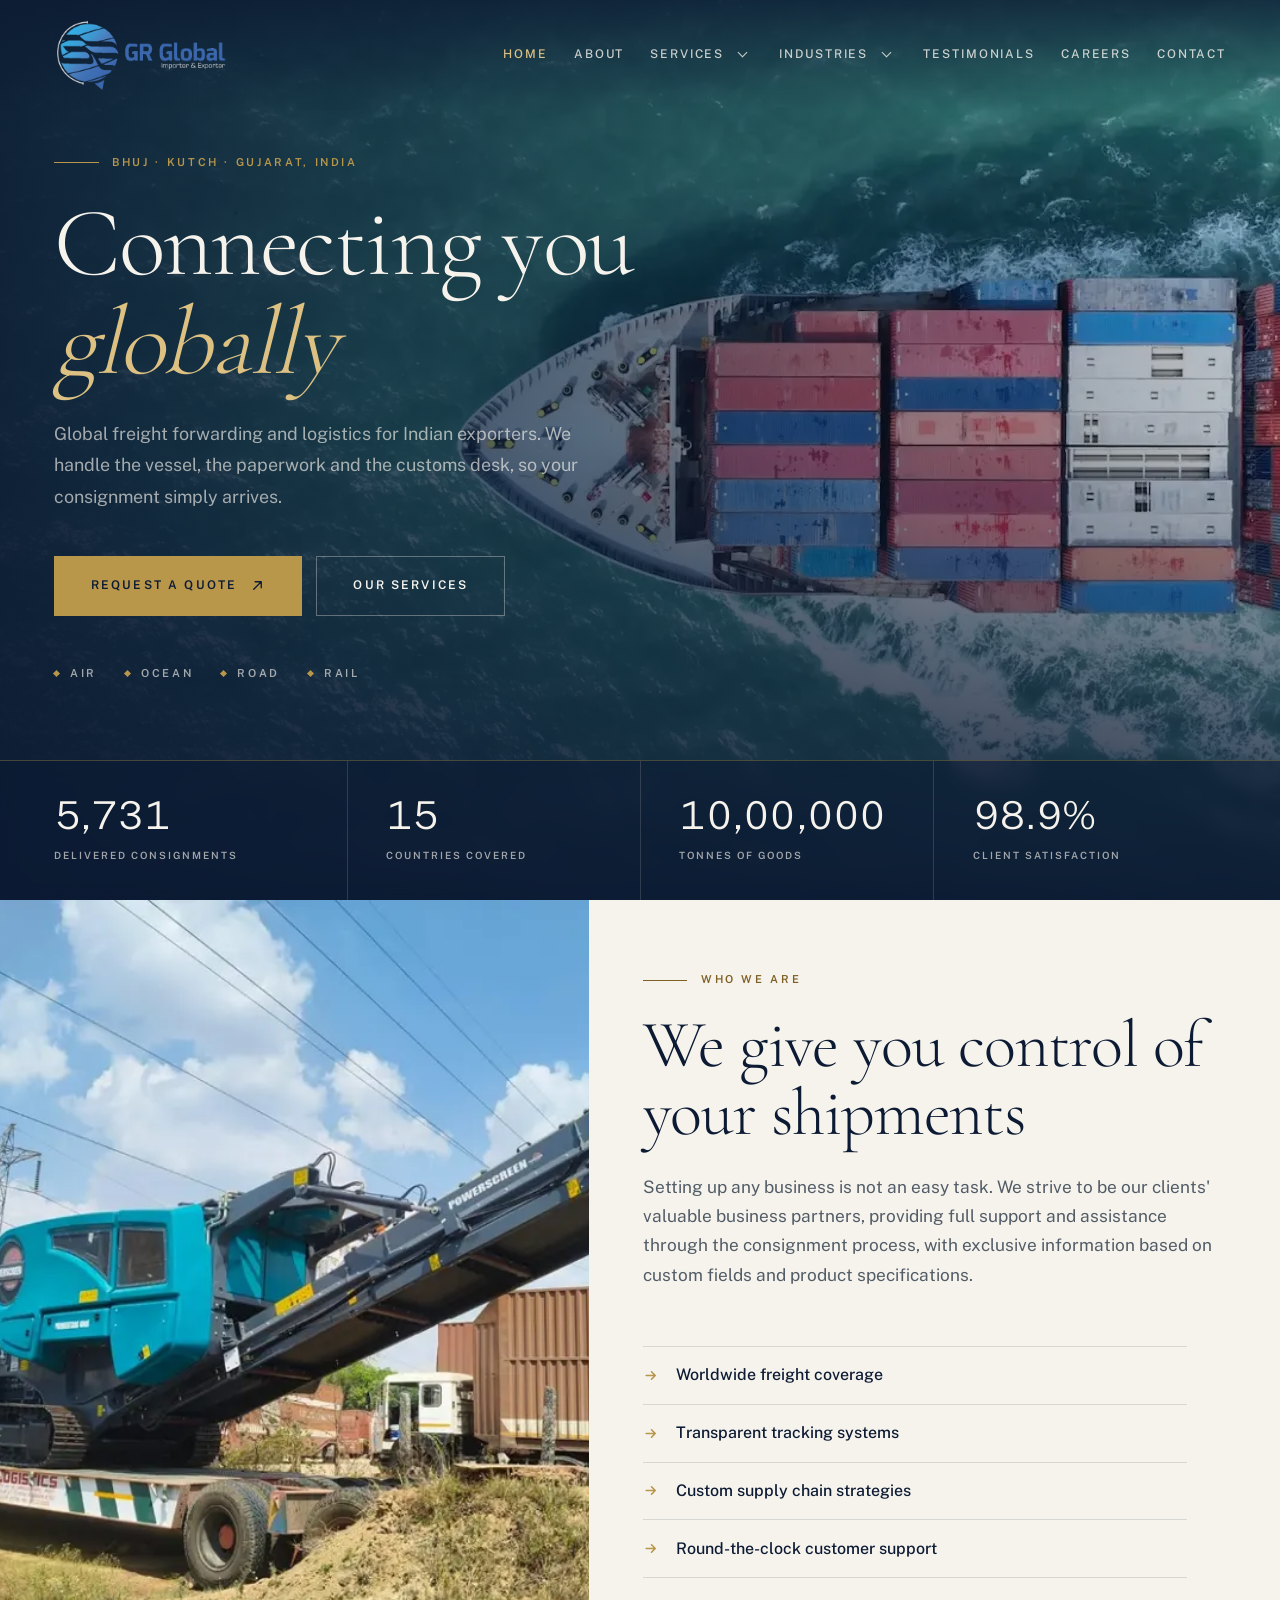
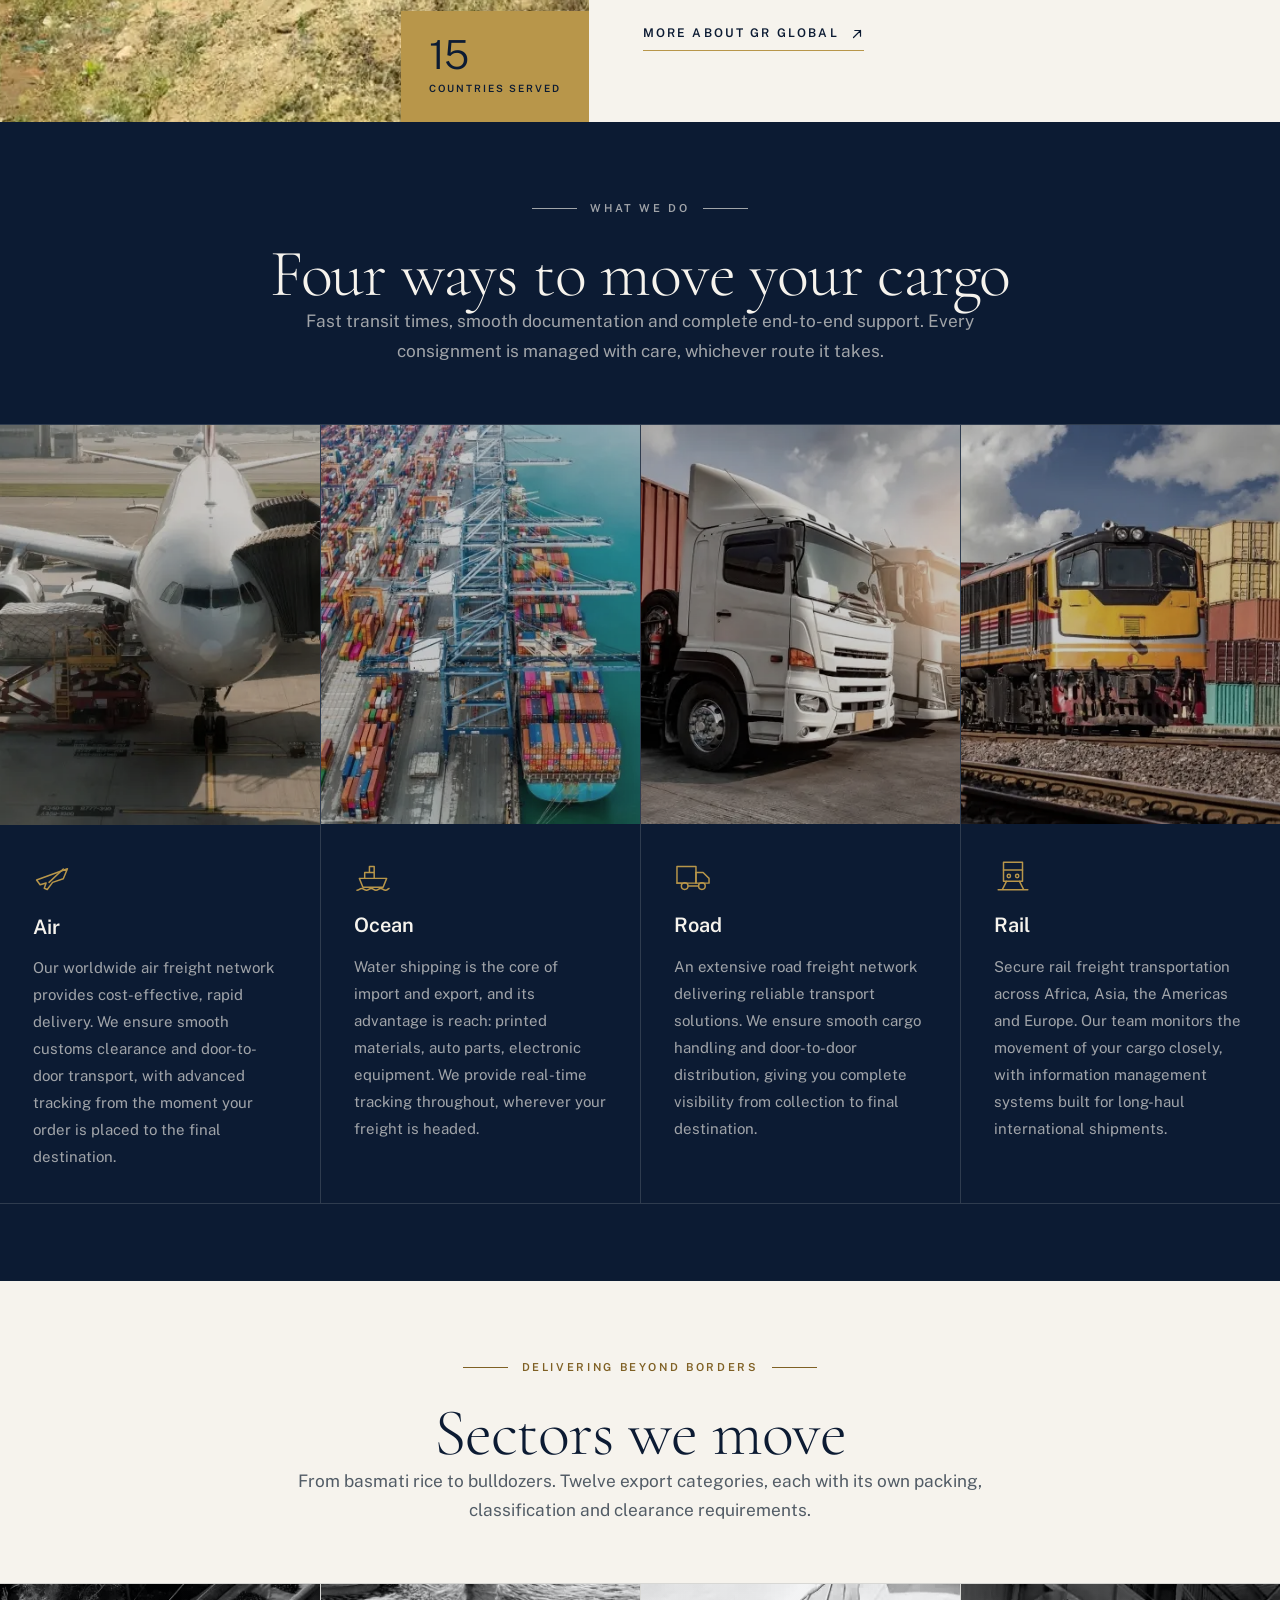
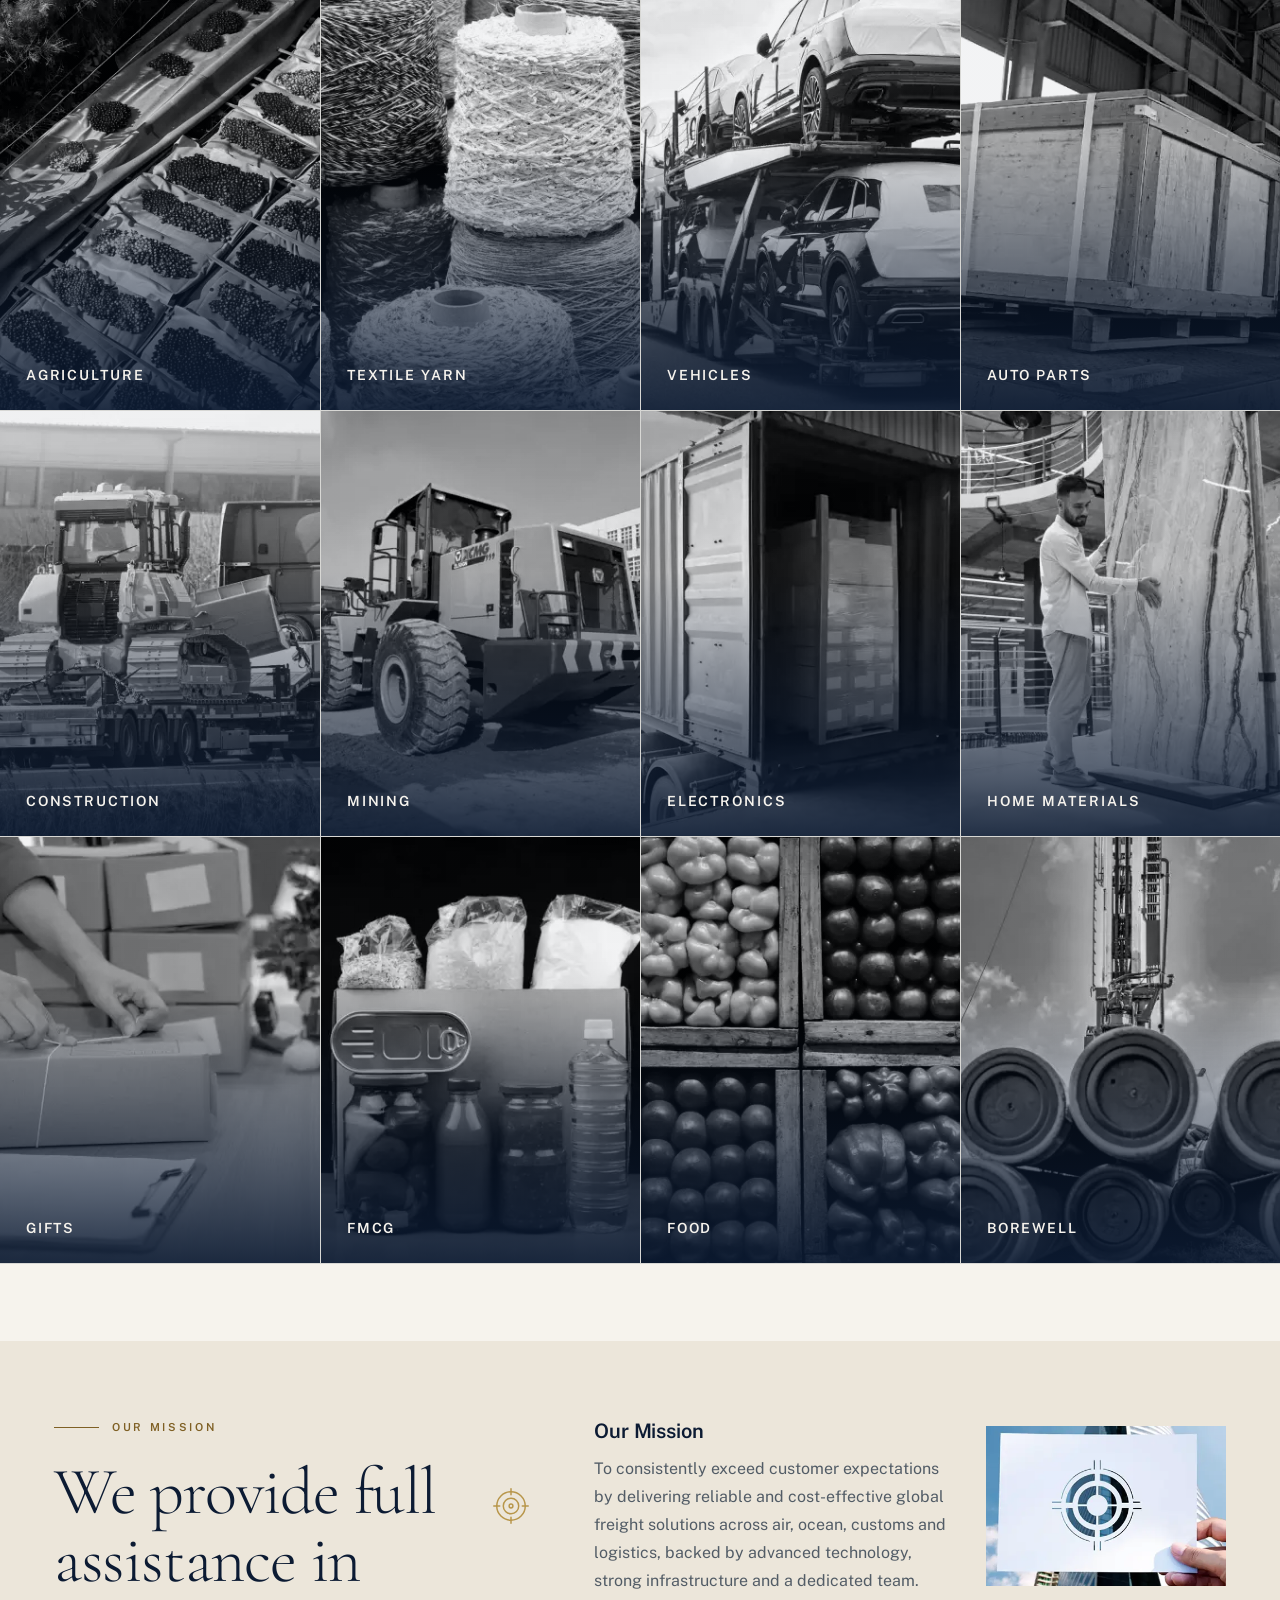
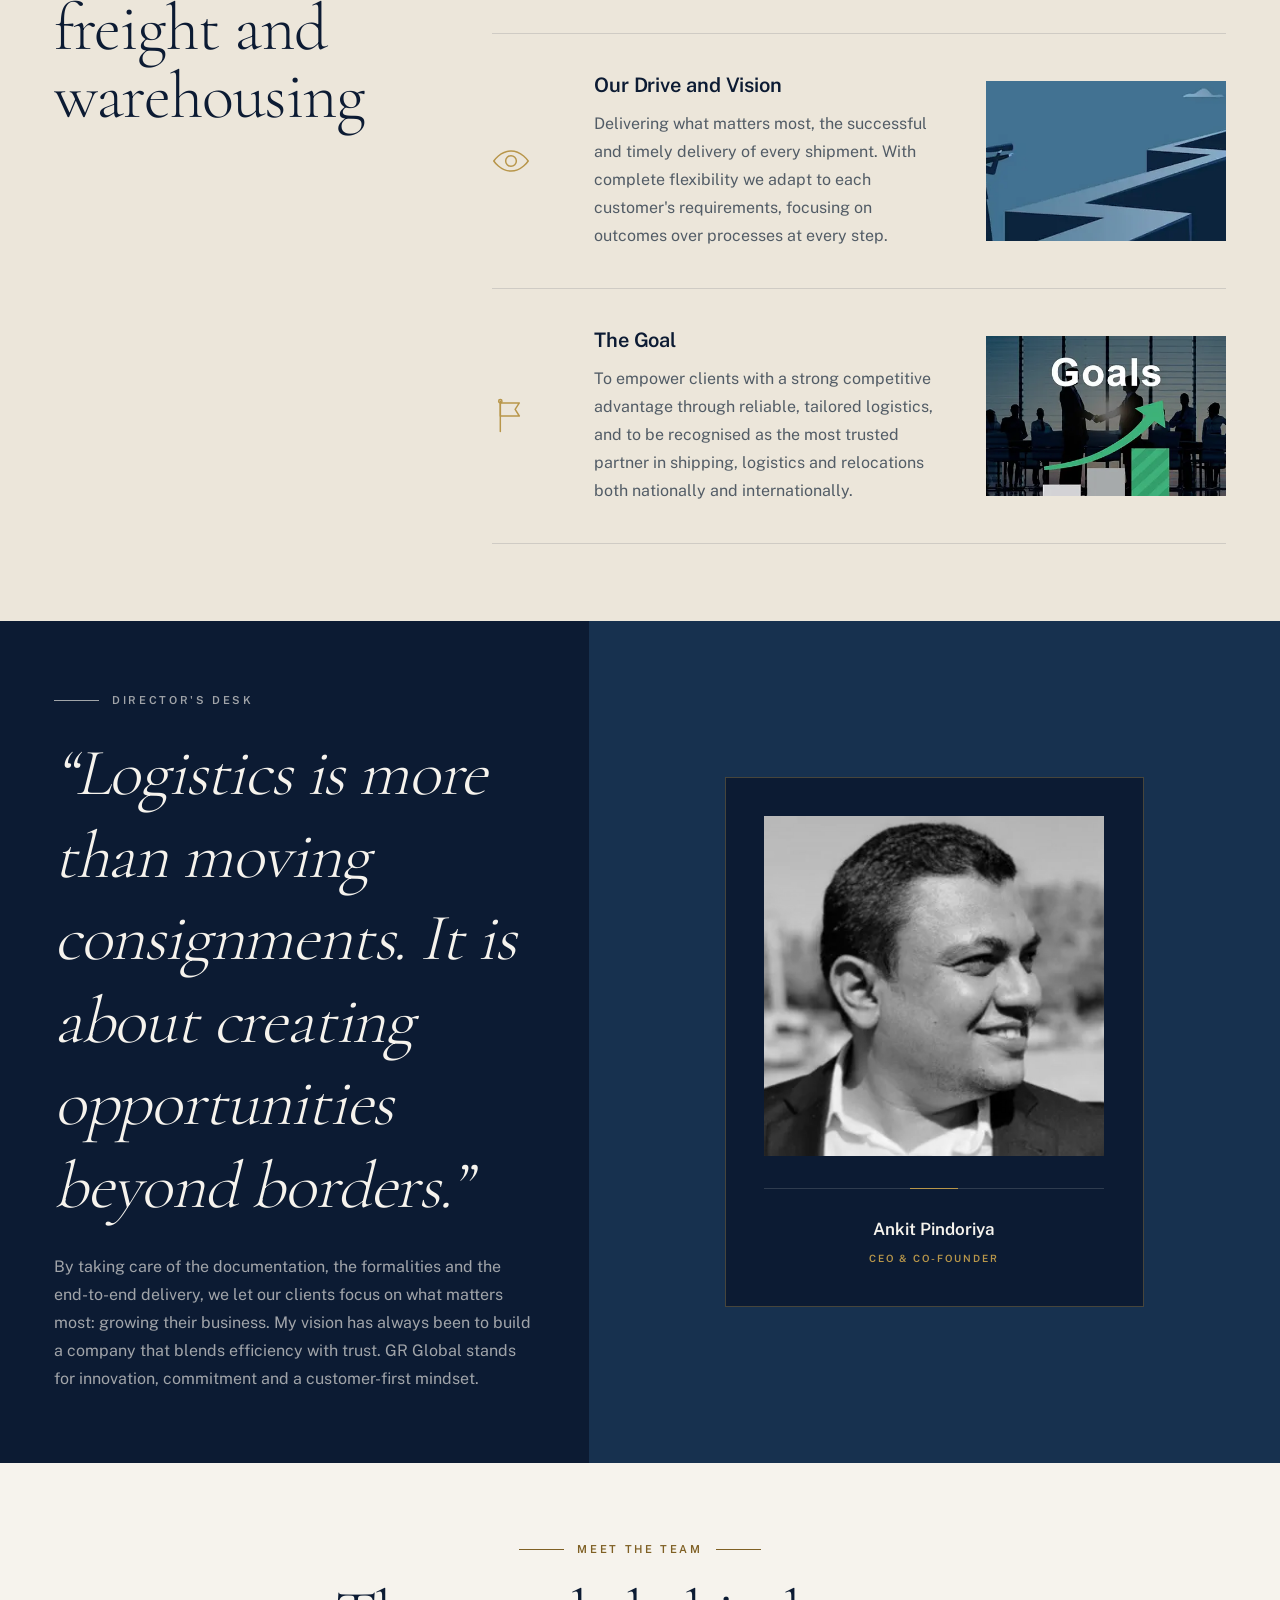
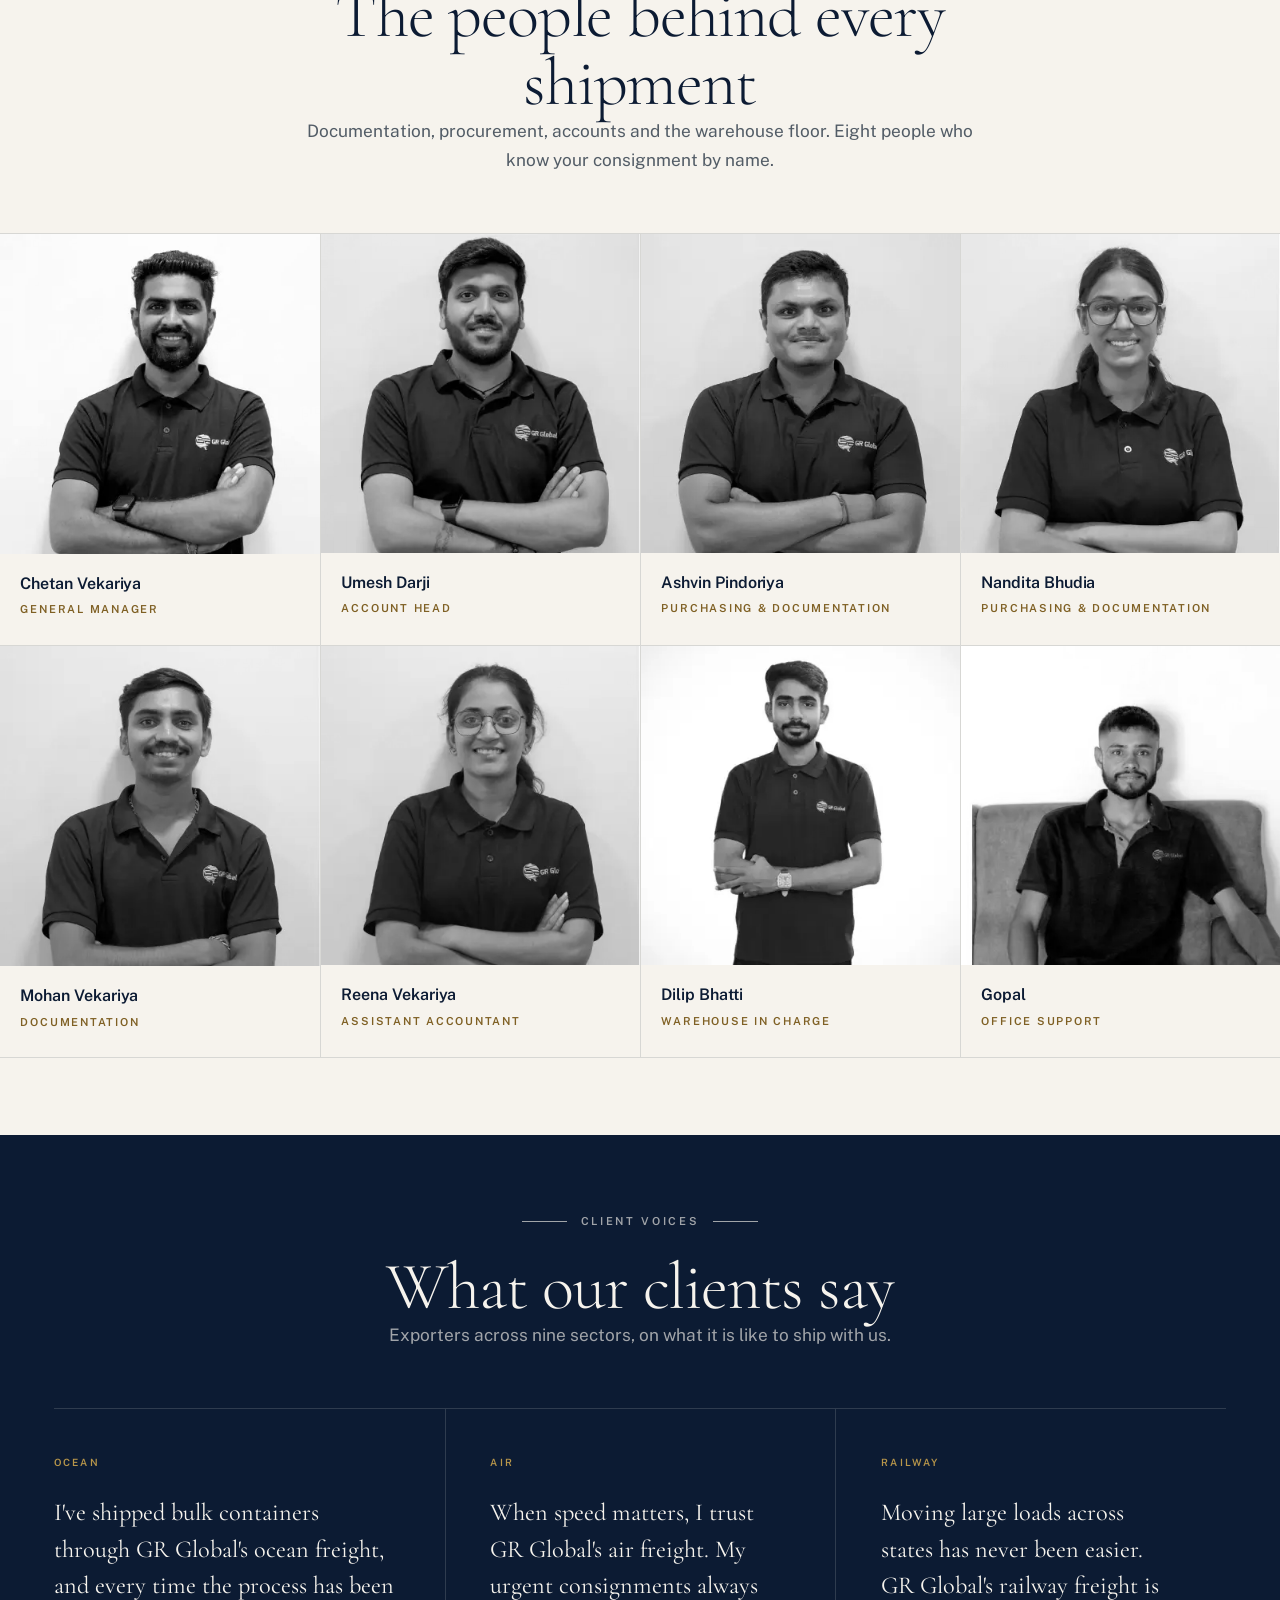
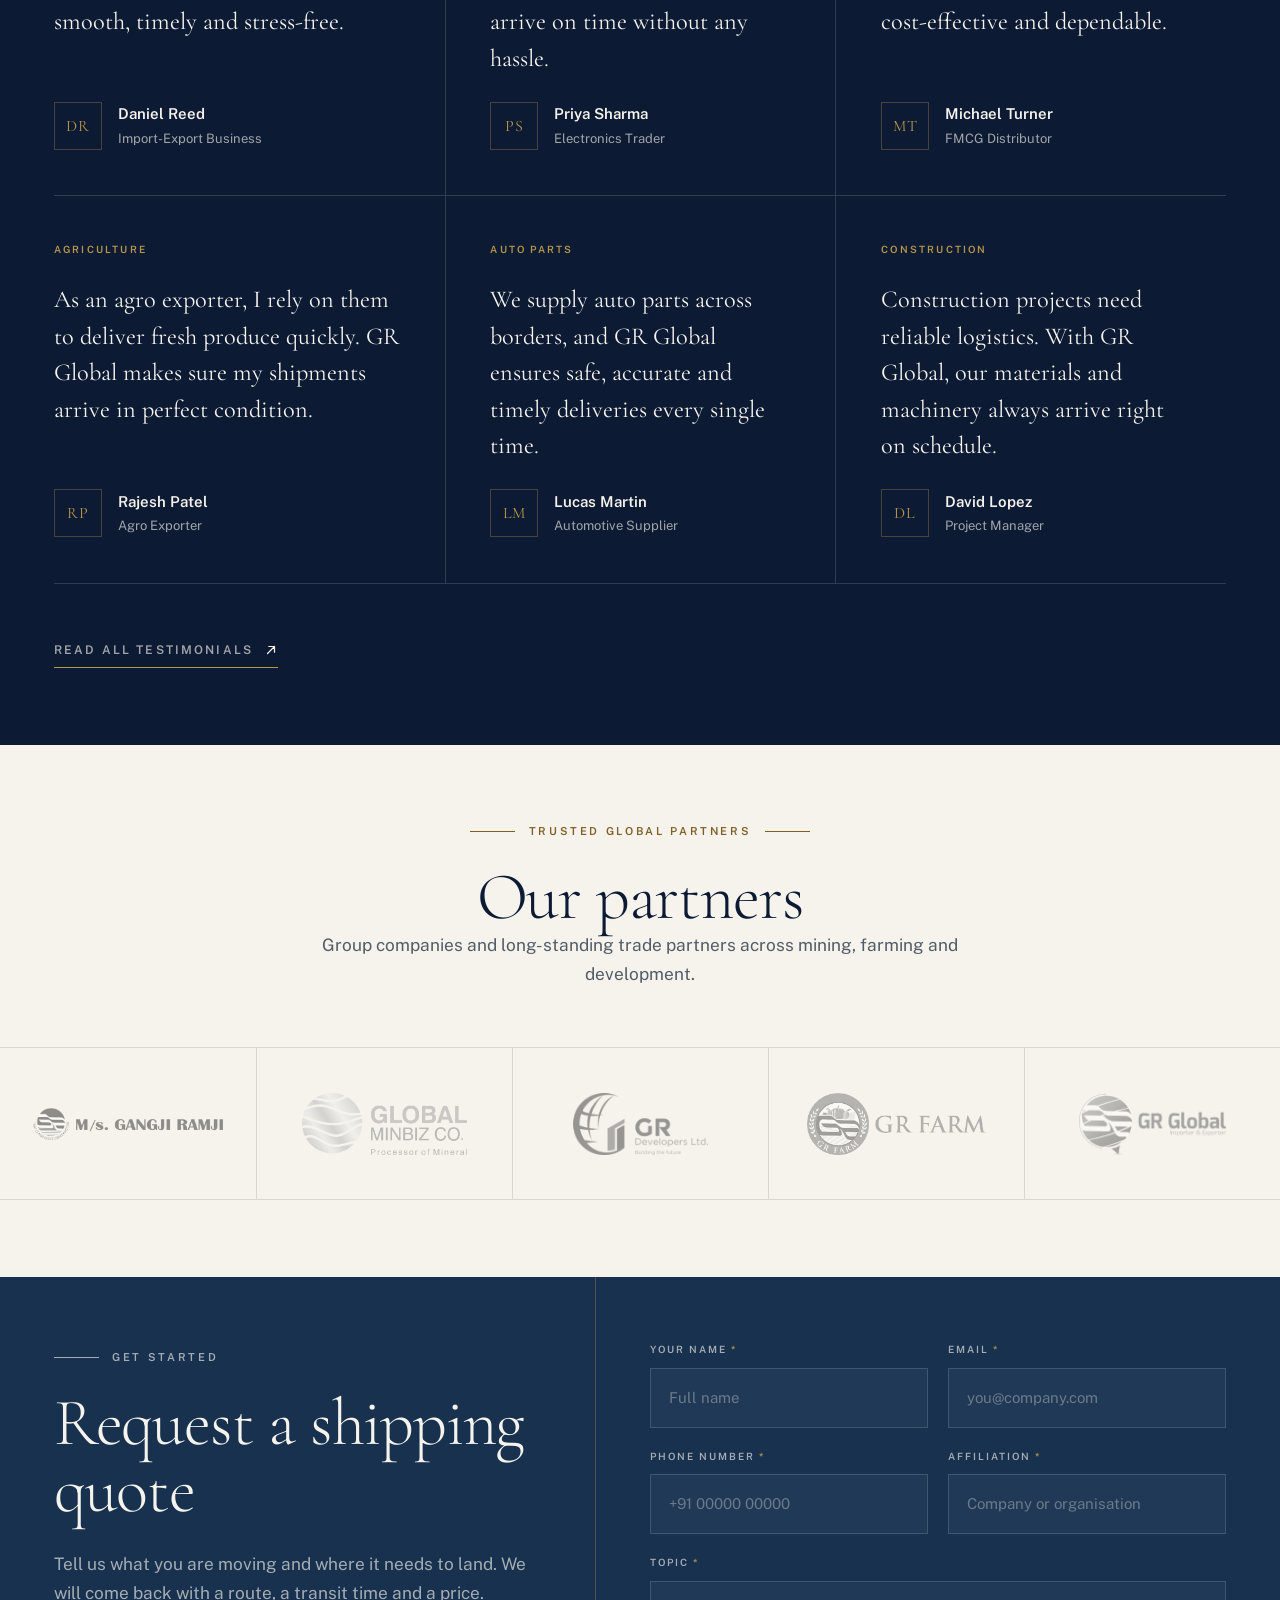
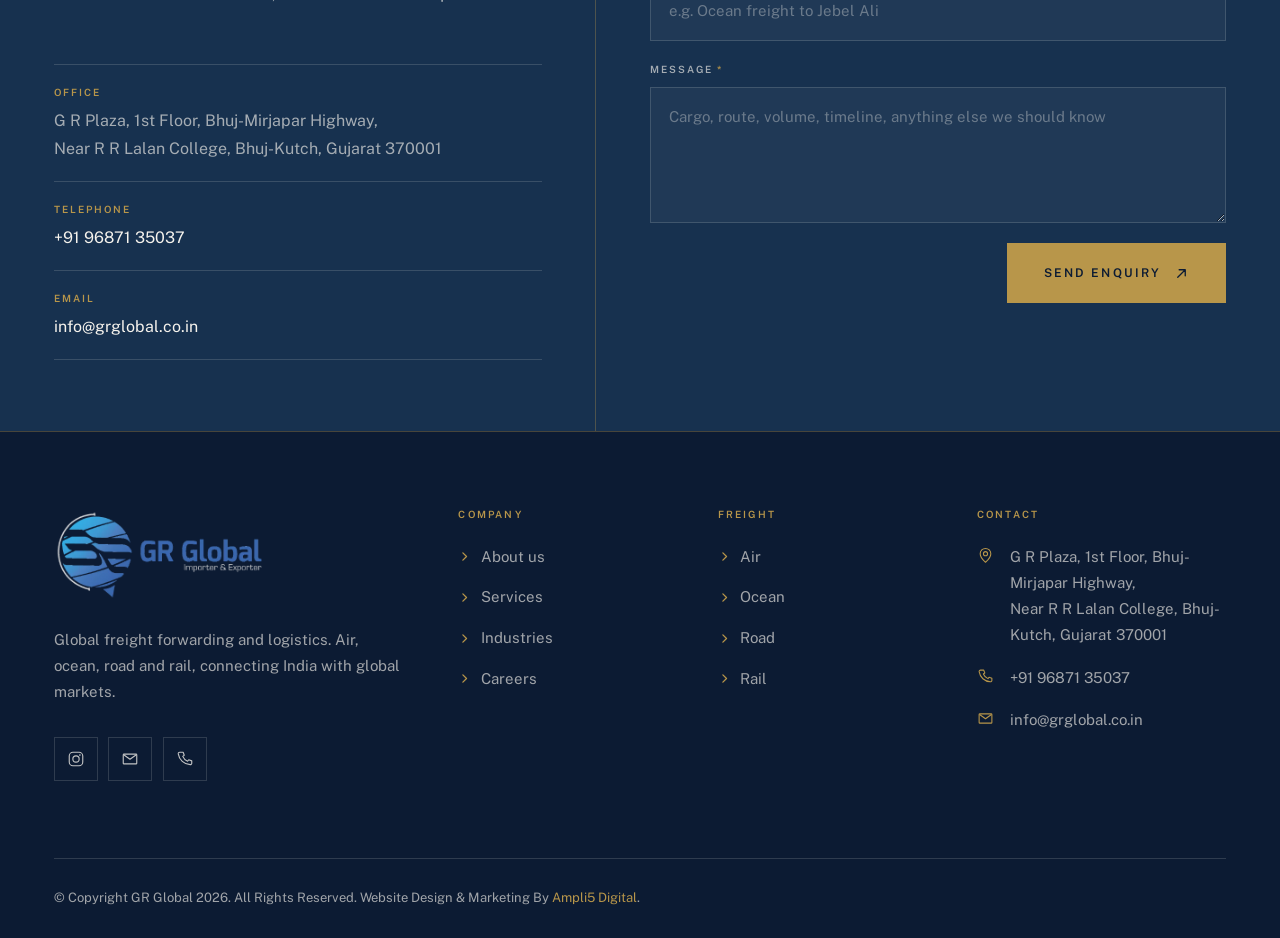
==== index.html @ 44dfc286 "Add GR Global static site Seven pages plus the enquiry confirmation page, sharing one stylesheet and" ====
<!doctype html>
<html lang="en">
<head>
<meta charset="utf-8">
<meta name="viewport" content="width=device-width, initial-scale=1">

<!-- Google Tag Manager -->
<script>(function(w,d,s,l,i){w[l]=w[l]||[];w[l].push({'gtm.start':
new Date().getTime(),event:'gtm.js'});var f=d.getElementsByTagName(s)[0],
j=d.createElement(s),dl=l!='dataLayer'?'&l='+l:'';j.async=true;j.src=
'https://www.googletagmanager.com/gtm.js?id='+i+dl;f.parentNode.insertBefore(j,f);
})(window,document,'script','dataLayer','GTM-KFMJKBCN');</script>
<!-- End Google Tag Manager -->

<title>GR Global | Freight Forwarding &amp; Export Logistics from Bhuj, Gujarat</title>
<meta name="description" content="GR Global moves air, ocean, road and rail freight from Bhuj, Kutch to 15 countries. Customs clearance, documentation and door-to-door delivery for exporters across agriculture, textiles, machinery and auto parts.">
<link rel="canonical" href="https://grglobal.co.in/">

<meta name="theme-color" content="#0C1B33">
<meta name="robots" content="index, follow, max-snippet:-1, max-image-preview:large, max-video-preview:-1">

<meta property="og:type" content="website">
<meta property="og:site_name" content="GR Global">
<meta property="og:locale" content="en_IN">
<meta property="og:url" content="https://grglobal.co.in/">
<meta property="og:title" content="GR Global | Freight Forwarding &amp; Export Logistics">
<meta property="og:description" content="Air, ocean, road and rail freight from Bhuj, Kutch to 15 countries. Customs, documentation and door-to-door delivery for Indian exporters.">
<meta property="og:image" content="https://grglobal.co.in/img/hero-1600.webp">
<meta property="og:image:width" content="1600">
<meta property="og:image:height" content="900">
<meta property="og:image:alt" content="Aerial view of a loaded container ship under way at sea">
<meta name="twitter:card" content="summary_large_image">

<link rel="icon" href="/favicon.ico" sizes="32x32">
<link rel="icon" type="image/png" sizes="32x32" href="/favicon-32x32.png">
<link rel="icon" type="image/png" sizes="16x16" href="/favicon-16x16.png">
<link rel="apple-touch-icon" sizes="180x180" href="/apple-touch-icon.png">
<meta name="apple-mobile-web-app-title" content="GR Global">
<link rel="manifest" href="/site.webmanifest">

<link rel="preload" href="fonts/publicsans-var.woff2" as="font" type="font/woff2" crossorigin>
<link rel="preload" href="fonts/cormorant-var.woff2" as="font" type="font/woff2" crossorigin>
<link rel="preload" as="image" href="img/hero-1600.webp" imagesrcset="img/hero-960.webp 960w, img/hero-1600.webp 1600w" imagesizes="100vw" fetchpriority="high">

<link rel="stylesheet" href="css/style.css">
<script src="js/main.js" defer></script>

<script type="application/ld+json">
{
  "@context": "https://schema.org",
  "@graph": [
    {
      "@type": ["Organization", "LocalBusiness"],
      "@id": "https://grglobal.co.in/#org",
      "name": "GR Global",
      "alternateName": "G R Global Importer & Exporter",
      "url": "https://grglobal.co.in/",
      "logo": { "@id": "https://grglobal.co.in/#logo" },
      "image": { "@id": "https://grglobal.co.in/#hero" },
      "description": "Freight forwarding and export logistics company handling air, ocean, road and rail shipments from Bhuj, Kutch, Gujarat to global markets.",
      "slogan": "Connecting you globally",
      "email": "info@grglobal.co.in",
      "telephone": "+91-96871-35037",
      "address": {
        "@type": "PostalAddress",
        "streetAddress": "G R Plaza, 1st Floor, Bhuj-Mirjapar Highway, Near R R Lalan College",
        "addressLocality": "Bhuj",
        "addressRegion": "Gujarat",
        "postalCode": "370001",
        "addressCountry": "IN"
      },
      "areaServed": { "@type": "Place", "name": "Worldwide" },
      "knowsAbout": [
        "Freight forwarding",
        "Air freight",
        "Ocean freight",
        "Road freight",
        "Rail freight",
        "Customs clearance",
        "Export documentation",
        "Warehousing",
        "Supply chain management",
        "Import and export trade"
      ],
      "contactPoint": [
        {
          "@type": "ContactPoint",
          "contactType": "customer service",
          "telephone": "+91-96871-35037",
          "email": "info@grglobal.co.in",
          "availableLanguage": ["English", "Hindi", "Gujarati"],
          "areaServed": "Worldwide"
        },
        {
          "@type": "ContactPoint",
          "contactType": "sales",
          "telephone": "+91-96871-35037",
          "email": "info@grglobal.co.in",
          "availableLanguage": ["English", "Hindi", "Gujarati"],
          "areaServed": "Worldwide"
        }
      ],
      "founder": { "@id": "https://grglobal.co.in/#ankit-pindoriya" },
      "employee": [
        { "@id": "https://grglobal.co.in/#ankit-pindoriya" },
        { "@type": "Person", "name": "Chetan Vekariya", "jobTitle": "General Manager" },
        { "@type": "Person", "name": "Umesh Darji", "jobTitle": "Account Head" },
        { "@type": "Person", "name": "Ashvin Pindoriya", "jobTitle": "Purchasing & Documentation" },
        { "@type": "Person", "name": "Nandita Bhudia", "jobTitle": "Purchasing & Documentation" },
        { "@type": "Person", "name": "Mohan Vekariya", "jobTitle": "Documentation" },
        { "@type": "Person", "name": "Reena Vekariya", "jobTitle": "Assistant Accountant" },
        { "@type": "Person", "name": "Dilip Bhatti", "jobTitle": "Warehouse In Charge" },
        { "@type": "Person", "name": "Gopal", "jobTitle": "Office Support" }
      ],
      "hasOfferCatalog": { "@id": "https://grglobal.co.in/#freight-services" },
      "sameAs": ["https://www.instagram.com/g_r_global/"]
    },
    {
      "@type": "Person",
      "@id": "https://grglobal.co.in/#ankit-pindoriya",
      "name": "Ankit Pindoriya",
      "jobTitle": "CEO & Co-Founder",
      "image": "https://grglobal.co.in/img/director.webp",
      "worksFor": { "@id": "https://grglobal.co.in/#org" }
    },
    {
      "@type": "ImageObject",
      "@id": "https://grglobal.co.in/#logo",
      "url": "https://grglobal.co.in/img/logo.webp",
      "contentUrl": "https://grglobal.co.in/img/logo.webp",
      "width": 480,
      "height": 206,
      "caption": "GR Global"
    },
    {
      "@type": "ImageObject",
      "@id": "https://grglobal.co.in/#hero",
      "url": "https://grglobal.co.in/img/hero-1600.webp",
      "contentUrl": "https://grglobal.co.in/img/hero-1600.webp",
      "width": 1600,
      "height": 900,
      "caption": "Aerial view of a loaded container ship under way at sea"
    },
    {
      "@type": "OfferCatalog",
      "@id": "https://grglobal.co.in/#freight-services",
      "name": "Freight and logistics services",
      "itemListElement": [
        { "@type": "Offer", "itemOffered": { "@id": "https://grglobal.co.in/#air-freight" } },
        { "@type": "Offer", "itemOffered": { "@id": "https://grglobal.co.in/#ocean-freight" } },
        { "@type": "Offer", "itemOffered": { "@id": "https://grglobal.co.in/#road-freight" } },
        { "@type": "Offer", "itemOffered": { "@id": "https://grglobal.co.in/#rail-freight" } }
      ]
    },
    {
      "@type": "Service",
      "@id": "https://grglobal.co.in/#air-freight",
      "name": "Air Freight",
      "serviceType": "Air freight forwarding",
      "description": "Worldwide air network providing cost-effective, rapid delivery with customs clearance, door-to-door transport and advanced tracking.",
      "provider": { "@id": "https://grglobal.co.in/#org" },
      "areaServed": { "@type": "Place", "name": "Worldwide" },
      "url": "https://grglobal.co.in/service.html"
    },
    {
      "@type": "Service",
      "@id": "https://grglobal.co.in/#ocean-freight",
      "name": "Ocean Freight",
      "serviceType": "Ocean freight forwarding",
      "description": "Container and bulk sea freight for printed materials, auto parts and electronic equipment, with real-time tracking throughout.",
      "provider": { "@id": "https://grglobal.co.in/#org" },
      "areaServed": { "@type": "Place", "name": "Worldwide" },
      "url": "https://grglobal.co.in/service.html"
    },
    {
      "@type": "Service",
      "@id": "https://grglobal.co.in/#road-freight",
      "name": "Road Freight",
      "serviceType": "Road freight and trucking",
      "description": "Extensive road network delivering reliable transport, smooth cargo handling and door-to-door distribution with full visibility.",
      "provider": { "@id": "https://grglobal.co.in/#org" },
      "areaServed": { "@type": "Place", "name": "Worldwide" },
      "url": "https://grglobal.co.in/service.html"
    },
    {
      "@type": "Service",
      "@id": "https://grglobal.co.in/#rail-freight",
      "name": "Rail Freight",
      "serviceType": "Rail freight forwarding",
      "description": "Secure rail freight transportation across Africa, Asia, the Americas and Europe, with close monitoring of cargo movement on long-haul routes.",
      "provider": { "@id": "https://grglobal.co.in/#org" },
      "areaServed": { "@type": "Place", "name": "Worldwide" },
      "url": "https://grglobal.co.in/service.html"
    },
    {
      "@type": "WebSite",
      "@id": "https://grglobal.co.in/#website",
      "url": "https://grglobal.co.in/",
      "name": "GR Global",
      "inLanguage": "en-IN",
      "publisher": { "@id": "https://grglobal.co.in/#org" }
    },
    {
      "@type": "WebPage",
      "@id": "https://grglobal.co.in/#webpage",
      "url": "https://grglobal.co.in/",
      "name": "GR Global | Freight Forwarding & Export Logistics from Bhuj, Gujarat",
      "description": "GR Global moves air, ocean, road and rail freight from Bhuj, Kutch to 15 countries. Customs clearance, documentation and door-to-door delivery for exporters across agriculture, textiles, machinery and auto parts.",
      "inLanguage": "en-IN",
      "isPartOf": { "@id": "https://grglobal.co.in/#website" },
      "about": { "@id": "https://grglobal.co.in/#org" },
      "primaryImageOfPage": { "@id": "https://grglobal.co.in/#hero" }
    }
  ]
}
</script>
</head>
<body>

<!-- Google Tag Manager (noscript) -->
<noscript><iframe src="https://www.googletagmanager.com/ns.html?id=GTM-KFMJKBCN"
height="0" width="0" style="display:none;visibility:hidden"></iframe></noscript>
<!-- End Google Tag Manager (noscript) -->

<a class="skip" href="#main">Skip to content</a>

<header class="site-header">
  <div class="shell">
    <a class="brand" href="index.html" aria-label="GR Global home">
      <img src="img/logo-onblue.webp" width="480" height="206" alt="GR Global, importer and exporter">
    </a>

    <nav class="nav" id="primary-nav" aria-label="Primary">
      <a href="index.html" aria-current="page">Home</a>
      <a href="about.html">About</a>

      <div class="nav__item has-mega">
        <a class="nav__toggle" href="service.html">Services</a>
        <button class="nav__more" type="button" aria-expanded="false" aria-controls="mega-services" aria-label="Show freight services menu"><span class="nav__caret" aria-hidden="true"></span></button>

        <div class="mega" id="mega-services">
          <div class="shell mega__inner">
            <div class="mega__lead">
              <p class="eyebrow">What we do</p>
              <h2>Four ways to move your cargo</h2>
              <p>Air, ocean, road and rail, with customs clearance and documentation handled by the same team.</p>
              <p><a class="textlink" href="service.html">All services <img class="ico" src="icons/arrow-light.svg" width="16" height="16" alt=""></a></p>
            </div>

            <ul class="mega__cards">
              <li><a href="service.html#air">
                <img class="mega__shot" src="img/svc-air.webp" width="395" height="450" loading="lazy" decoding="async" alt="">
                <b><img class="ico" src="icons/mode-air.svg" width="32" height="32" alt="" loading="lazy">Air</b>
                <small>Rapid delivery when the buyer is waiting</small>
              </a></li>
              <li><a href="service.html#ocean">
                <img class="mega__shot" src="img/svc-ocean.webp" width="395" height="450" loading="lazy" decoding="async" alt="">
                <b><img class="ico" src="icons/mode-ocean.svg" width="32" height="32" alt="" loading="lazy">Ocean</b>
                <small>Full and part container loads worldwide</small>
              </a></li>
              <li><a href="service.html#road">
                <img class="mega__shot" src="img/svc-road.webp" width="395" height="450" loading="lazy" decoding="async" alt="">
                <b><img class="ico" src="icons/mode-road.svg" width="32" height="32" alt="" loading="lazy">Road</b>
                <small>Factory collection to final delivery</small>
              </a></li>
              <li><a href="service.html#rail">
                <img class="mega__shot" src="img/svc-rail.webp" width="395" height="450" loading="lazy" decoding="async" alt="">
                <b><img class="ico" src="icons/mode-rail.svg" width="32" height="32" alt="" loading="lazy">Rail</b>
                <small>Heavy loads over long distances</small>
              </a></li>
            </ul>
          </div>
        </div>
      </div>

      <div class="nav__item has-mega">
        <a class="nav__toggle" href="industry.html">Industries</a>
        <button class="nav__more" type="button" aria-expanded="false" aria-controls="mega-industries" aria-label="Show industries menu"><span class="nav__caret" aria-hidden="true"></span></button>

        <div class="mega" id="mega-industries">
          <div class="shell mega__inner">
            <div class="mega__lead">
              <p class="eyebrow">Delivering beyond borders</p>
              <h2>Twelve export sectors</h2>
              <p>Each one carries its own packing rules, classification and clearance requirements.</p>
              <p><a class="textlink" href="industry.html">All industries <img class="ico" src="icons/arrow-light.svg" width="16" height="16" alt=""></a></p>
            </div>

            <ul class="mega__list">
              <li><a href="industry.html#agriculture"><img src="img/ind-agriculture.webp" width="395" height="450" loading="lazy" decoding="async" alt=""><span>Agriculture</span></a></li>
              <li><a href="industry.html#textile"><img src="img/ind-textile.webp" width="395" height="450" loading="lazy" decoding="async" alt=""><span>Textile Yarn</span></a></li>
              <li><a href="industry.html#vehicles"><img src="img/ind-vehicles.webp" width="395" height="450" loading="lazy" decoding="async" alt=""><span>Vehicles</span></a></li>
              <li><a href="industry.html#autoparts"><img src="img/ind-autoparts.webp" width="400" height="455" loading="lazy" decoding="async" alt=""><span>Auto Parts</span></a></li>
              <li><a href="industry.html#construction"><img src="img/ind-construction.webp" width="395" height="450" loading="lazy" decoding="async" alt=""><span>Construction</span></a></li>
              <li><a href="industry.html#mining"><img src="img/ind-mining.webp" width="395" height="450" loading="lazy" decoding="async" alt=""><span>Mining</span></a></li>
              <li><a href="industry.html#electronics"><img src="img/ind-electronics.webp" width="395" height="450" loading="lazy" decoding="async" alt=""><span>Electronics</span></a></li>
              <li><a href="industry.html#home"><img src="img/ind-home.webp" width="395" height="450" loading="lazy" decoding="async" alt=""><span>Home Materials</span></a></li>
              <li><a href="industry.html#gifts"><img src="img/ind-gifts.webp" width="395" height="450" loading="lazy" decoding="async" alt=""><span>Gifts</span></a></li>
              <li><a href="industry.html#fmcg"><img src="img/ind-fmcg.webp" width="395" height="450" loading="lazy" decoding="async" alt=""><span>FMCG</span></a></li>
              <li><a href="industry.html#food"><img src="img/ind-food.webp" width="395" height="450" loading="lazy" decoding="async" alt=""><span>Food</span></a></li>
              <li><a href="industry.html#borewell"><img src="img/ind-borewell.webp" width="395" height="450" loading="lazy" decoding="async" alt=""><span>Borewell</span></a></li>
            </ul>
          </div>
        </div>
      </div>

      <a href="testimonials.html">Testimonials</a>
      <a href="careers.html">Careers</a>
      <a href="contact.html">Contact</a>
      <a class="btn btn--gold nav-cta" href="#enquiry">Get a quote <img class="ico" src="icons/arrow-dark.svg" width="16" height="16" alt=""></a>
    </nav>

    <button class="burger" type="button" aria-expanded="false" aria-controls="primary-nav" aria-label="Menu">
      <span></span><span></span><span></span>
    </button>
  </div>
</header>

<main id="main">

  <!-- ============================================================ hero -->
  <section class="hero">
    <div class="hero__media" data-video="https://video.wixstatic.com/video/84770f_49088a1f70e04e3fbda59a423430f6fb/1080p/mp4/file.mp4">
      <img src="img/hero-1600.webp"
           srcset="img/hero-960.webp 960w, img/hero-1600.webp 1600w"
           sizes="100vw" width="1600" height="900"
           alt="Aerial view of a loaded container ship under way at sea"
           fetchpriority="high" decoding="async">
    </div>

    <div class="hero__inner shell">
      <p class="eyebrow">Bhuj &middot; Kutch &middot; Gujarat, India</p>
      <h1 class="display">Connecting you <em>globally</em></h1>
      <p class="hero__lead">Global freight forwarding and logistics for Indian exporters. We handle the vessel, the paperwork and the customs desk, so your consignment simply arrives.</p>

      <div class="hero__actions">
        <a class="btn btn--gold" href="#enquiry">Request a quote <img class="ico" src="icons/arrow-dark.svg" width="16" height="16" alt=""></a>
        <a class="btn btn--ghost" href="service.html">Our services</a>
      </div>

      <ul class="hero__modes">
        <li>Air</li>
        <li>Ocean</li>
        <li>Road</li>
        <li>Rail</li>
      </ul>
    </div>

    <div class="stats">
      <ol>
        <li>
          <span class="stat__num" data-count="5731">5,731</span>
          <span class="stat__label">Delivered consignments</span>
        </li>
        <li>
          <span class="stat__num" data-count="15">15</span>
          <span class="stat__label">Countries covered</span>
        </li>
        <li>
          <span class="stat__num" data-count="1000000">10,00,000</span>
          <span class="stat__label">Tonnes of goods</span>
        </li>
        <li>
          <span class="stat__num" data-count="98.9" data-decimals="1" data-suffix="%">98.9%</span>
          <span class="stat__label">Client satisfaction</span>
        </li>
      </ol>
    </div>
  </section>

  <!-- =========================================================== intro -->
  <section class="band band--flush split" aria-labelledby="intro-h">
    <figure class="split__media reveal">
      <img src="img/about.webp" width="900" height="690" loading="lazy" decoding="async"
           alt="Heavy construction machinery strapped to a flatbed trailer for export">
      <figcaption class="split__stamp">
        <b>15</b>
        <span>Countries served</span>
      </figcaption>
    </figure>

    <div class="split__body reveal">
      <p class="eyebrow">Who we are</p>
      <h2 class="display" id="intro-h">We give you control of your shipments</h2>
      <p class="lead">Setting up any business is not an easy task. We strive to be our clients' valuable business partners, providing full support and assistance through the consignment process, with exclusive information based on custom fields and product specifications.</p>

      <ol class="assurance">
        <li><img class="ico" src="icons/bullet-gold.svg" width="16" height="16" alt="" loading="lazy">Worldwide freight coverage</li>
        <li><img class="ico" src="icons/bullet-gold.svg" width="16" height="16" alt="" loading="lazy">Transparent tracking systems</li>
        <li><img class="ico" src="icons/bullet-gold.svg" width="16" height="16" alt="" loading="lazy">Custom supply chain strategies</li>
        <li><img class="ico" src="icons/bullet-gold.svg" width="16" height="16" alt="" loading="lazy">Round-the-clock customer support</li>
      </ol>

      <p><a class="textlink" href="about.html">More about GR Global <img class="ico" src="icons/arrow-dark.svg" width="16" height="16" alt=""></a></p>
    </div>
  </section>

  <!-- ======================================================== services -->
  <section class="band band--dark" aria-labelledby="services-h">
    <div class="shell band-head band-head--split reveal">
      <div>
        <p class="eyebrow">What we do</p>
        <h2 class="display" id="services-h">Four ways to move your cargo</h2>
      </div>
      <p class="lead">Fast transit times, smooth documentation and complete end-to-end support. Every consignment is managed with care, whichever route it takes.</p>
    </div>

    <div class="filmstrip">
      <article class="service reveal">
        <div class="service__img">
          <img src="img/svc-air.webp" width="395" height="450" loading="lazy" decoding="async" alt="Cargo being loaded into the hold of an aircraft">
        </div>
        <div class="service__body">
          <img class="service__ico" src="icons/mode-air.svg" width="32" height="32" alt="" loading="lazy">
          <h3>Air</h3>
          <p>Our worldwide air freight network provides cost-effective, rapid delivery. We ensure smooth customs clearance and door-to-door transport, with advanced tracking from the moment your order is placed to the final destination.</p>
        </div>
      </article>

      <article class="service reveal">
        <div class="service__img">
          <img src="img/svc-ocean.webp" width="395" height="450" loading="lazy" decoding="async" alt="Container terminal seen from above with gantry cranes at work">
        </div>
        <div class="service__body">
          <img class="service__ico" src="icons/mode-ocean.svg" width="32" height="32" alt="" loading="lazy">
          <h3>Ocean</h3>
          <p>Water shipping is the core of import and export, and its advantage is reach: printed materials, auto parts, electronic equipment. We provide real-time tracking throughout, wherever your freight is headed.</p>
        </div>
      </article>

      <article class="service reveal">
        <div class="service__img">
          <img src="img/svc-road.webp" width="395" height="450" loading="lazy" decoding="async" alt="Line of haulage trucks ready for dispatch">
        </div>
        <div class="service__body">
          <img class="service__ico" src="icons/mode-road.svg" width="32" height="32" alt="" loading="lazy">
          <h3>Road</h3>
          <p>An extensive road freight network delivering reliable transport solutions. We ensure smooth cargo handling and door-to-door distribution, giving you complete visibility from collection to final destination.</p>
        </div>
      </article>

      <article class="service reveal">
        <div class="service__img">
          <img src="img/svc-rail.webp" width="395" height="450" loading="lazy" decoding="async" alt="Freight locomotive hauling stacked shipping containers">
        </div>
        <div class="service__body">
          <img class="service__ico" src="icons/mode-rail.svg" width="32" height="32" alt="" loading="lazy">
          <h3>Rail</h3>
          <p>Secure rail freight transportation across Africa, Asia, the Americas and Europe. Our team monitors the movement of your cargo closely, with information management systems built for long-haul international shipments.</p>
        </div>
      </article>
    </div>
  </section>

  <!-- ====================================================== industries -->
  <section class="band" aria-labelledby="sectors-h">
    <div class="shell band-head band-head--split reveal">
      <div>
        <p class="eyebrow">Delivering beyond borders</p>
        <h2 class="display" id="sectors-h">Sectors we move</h2>
      </div>
      <p class="lead">From basmati rice to bulldozers. Twelve export categories, each with its own packing, classification and clearance requirements.</p>
    </div>

    <div class="mosaic">
      <a class="sector reveal" href="industry.html">
        <img src="img/ind-agriculture.webp" width="395" height="450" loading="lazy" decoding="async" alt="Graded spices moving along a sorting line">
        <div class="sector__label"><h3>Agriculture</h3></div>
      </a>
      <a class="sector reveal" href="industry.html">
        <img src="img/ind-textile.webp" width="395" height="450" loading="lazy" decoding="async" alt="Cones of dyed textile yarn">
        <div class="sector__label"><h3>Textile Yarn</h3></div>
      </a>
      <a class="sector reveal" href="industry.html">
        <img src="img/ind-vehicles.webp" width="395" height="450" loading="lazy" decoding="async" alt="Cars loaded onto a vehicle carrier for export">
        <div class="sector__label"><h3>Vehicles</h3></div>
      </a>
      <a class="sector reveal" href="industry.html">
        <img src="img/ind-autoparts.webp" width="400" height="455" loading="lazy" decoding="async" alt="Crated automotive components ready for shipping">
        <div class="sector__label"><h3>Auto Parts</h3></div>
      </a>
      <a class="sector reveal" href="industry.html">
        <img src="img/ind-construction.webp" width="395" height="450" loading="lazy" decoding="async" alt="Construction machinery secured on a transport trailer">
        <div class="sector__label"><h3>Construction</h3></div>
      </a>
      <a class="sector reveal" href="industry.html">
        <img src="img/ind-mining.webp" width="395" height="450" loading="lazy" decoding="async" alt="Wheeled mining loader prepared for transport">
        <div class="sector__label"><h3>Mining</h3></div>
      </a>
      <a class="sector reveal" href="industry.html">
        <img src="img/ind-electronics.webp" width="395" height="450" loading="lazy" decoding="async" alt="Packaged electronics stacked inside a container">
        <div class="sector__label"><h3>Electronics</h3></div>
      </a>
      <a class="sector reveal" href="industry.html">
        <img src="img/ind-home.webp" width="395" height="450" loading="lazy" decoding="async" alt="Polished stone slabs in a showroom">
        <div class="sector__label"><h3>Home Materials</h3></div>
      </a>
      <a class="sector reveal" href="industry.html">
        <img src="img/ind-gifts.webp" width="395" height="450" loading="lazy" decoding="async" alt="Gift boxes being tied and packed">
        <div class="sector__label"><h3>Gifts</h3></div>
      </a>
      <a class="sector reveal" href="industry.html">
        <img src="img/ind-fmcg.webp" width="395" height="450" loading="lazy" decoding="async" alt="Packaged grocery goods and bottled products">
        <div class="sector__label"><h3>FMCG</h3></div>
      </a>
      <a class="sector reveal" href="industry.html">
        <img src="img/ind-food.webp" width="395" height="450" loading="lazy" decoding="async" alt="Crates of fresh produce sorted for export">
        <div class="sector__label"><h3>Food</h3></div>
      </a>
      <a class="sector reveal" href="industry.html">
        <img src="img/ind-borewell.webp" width="395" height="450" loading="lazy" decoding="async" alt="Stacked borewell pipe ends">
        <div class="sector__label"><h3>Borewell</h3></div>
      </a>
    </div>
  </section>

  <!-- ========================================================= pillars -->
  <section class="band band--sink" aria-labelledby="pillars-h">
    <div class="shell ledger">
      <div class="ledger__title reveal">
        <p class="eyebrow">Our mission</p>
        <h2 class="display" id="pillars-h">We provide full assistance in freight and warehousing</h2>
      </div>

      <div class="ledger__list">
        <article class="entry reveal">
          <img class="entry__ico" src="icons/pillar-mission.svg" width="32" height="32" alt="" loading="lazy">
          <div>
            <h3>Our Mission</h3>
            <p>To consistently exceed customer expectations by delivering reliable and cost-effective global freight solutions across air, ocean, customs and logistics, backed by advanced technology, strong infrastructure and a dedicated team.</p>
          </div>
          <figure class="entry__thumb">
            <img src="img/mission.webp" width="738" height="286" loading="lazy" decoding="async" alt="A hand holding a card printed with a target symbol">
          </figure>
        </article>

        <article class="entry reveal">
          <img class="entry__ico" src="icons/pillar-vision.svg" width="32" height="32" alt="" loading="lazy">
          <div>
            <h3>Our Drive and Vision</h3>
            <p>Delivering what matters most, the successful and timely delivery of every shipment. With complete flexibility we adapt to each customer's requirements, focusing on outcomes over processes at every step.</p>
          </div>
          <figure class="entry__thumb">
            <img src="img/vision.webp" width="738" height="286" loading="lazy" decoding="async" alt="Illustration of a figure looking through a telescope towards a distant flag">
          </figure>
        </article>

        <article class="entry reveal">
          <img class="entry__ico" src="icons/pillar-goal.svg" width="32" height="32" alt="" loading="lazy">
          <div>
            <h3>The Goal</h3>
            <p>To empower clients with a strong competitive advantage through reliable, tailored logistics, and to be recognised as the most trusted partner in shipping, logistics and relocations both nationally and internationally.</p>
          </div>
          <figure class="entry__thumb">
            <img src="img/goal.webp" width="738" height="285" loading="lazy" decoding="async" alt="Business team meeting with a rising performance graph">
          </figure>
        </article>
      </div>
    </div>
  </section>

  <!-- ======================================================== director -->
  <section class="band band--flush band--dark split split--flip director" aria-labelledby="director-h">
    <div class="director__portrait split__media reveal">
      <figure class="director__plate">
        <img src="img/director.webp" width="397" height="355" loading="lazy" decoding="async" alt="Ankit Pindoriya, Chief Executive Officer of GR Global">
        <figcaption>
          <strong>Ankit Pindoriya</strong>
          <span>CEO &amp; Co-Founder</span>
        </figcaption>
      </figure>
    </div>

    <div class="split__body reveal">
      <p class="eyebrow">Director&#39;s desk</p>
      <h2 class="display display--quote" id="director-h">&ldquo;Logistics is more than moving consignments. It is about creating opportunities beyond borders.&rdquo;</h2>
      <p class="director__note">By taking care of the documentation, the formalities and the end-to-end delivery, we let our clients focus on what matters most: growing their business. My vision has always been to build a company that blends efficiency with trust. GR Global stands for innovation, commitment and a customer-first mindset.</p>
    </div>
  </section>

  <!-- ============================================================ team -->
  <section class="band" aria-labelledby="team-h">
    <div class="shell band-head band-head--split reveal">
      <div>
        <p class="eyebrow">Meet the team</p>
        <h2 class="display" id="team-h">The people behind every shipment</h2>
      </div>
      <p class="lead">Documentation, procurement, accounts and the warehouse floor. Eight people who know your consignment by name.</p>
    </div>

    <div class="roster">
      <figure class="reveal">
        <img src="img/team-chetan-vekariya.webp" width="400" height="400" loading="lazy" decoding="async" alt="Chetan Vekariya">
        <figcaption><h3>Chetan Vekariya</h3><p>General Manager</p></figcaption>
      </figure>
      <figure class="reveal">
        <img src="img/team-umesh-darji.webp" width="400" height="400" loading="lazy" decoding="async" alt="Umesh Darji">
        <figcaption><h3>Umesh Darji</h3><p>Account Head</p></figcaption>
      </figure>
      <figure class="reveal">
        <img src="img/team-ashvin-pindoriya.webp" width="400" height="400" loading="lazy" decoding="async" alt="Ashvin Pindoriya">
        <figcaption><h3>Ashvin Pindoriya</h3><p>Purchasing &amp; Documentation</p></figcaption>
      </figure>
      <figure class="reveal">
        <img src="img/team-nandita-bhudia.webp" width="400" height="400" loading="lazy" decoding="async" alt="Nandita Bhudia">
        <figcaption><h3>Nandita Bhudia</h3><p>Purchasing &amp; Documentation</p></figcaption>
      </figure>
      <figure class="reveal">
        <img src="img/team-mohan-vekariya.webp" width="400" height="400" loading="lazy" decoding="async" alt="Mohan Vekariya">
        <figcaption><h3>Mohan Vekariya</h3><p>Documentation</p></figcaption>
      </figure>
      <figure class="reveal">
        <img src="img/team-reena-vekariya.webp" width="400" height="400" loading="lazy" decoding="async" alt="Reena Vekariya">
        <figcaption><h3>Reena Vekariya</h3><p>Assistant Accountant</p></figcaption>
      </figure>
      <figure class="reveal">
        <img src="img/team-dilip-bhatti.webp" width="400" height="400" loading="lazy" decoding="async" alt="Dilip Bhatti">
        <figcaption><h3>Dilip Bhatti</h3><p>Warehouse In Charge</p></figcaption>
      </figure>
      <figure class="reveal">
        <img src="img/team-gopal.webp" width="400" height="400" loading="lazy" decoding="async" alt="Gopal">
        <figcaption><h3>Gopal</h3><p>Office Support</p></figcaption>
      </figure>
    </div>
  </section>

  <!-- ==================================================== testimonials -->
  <section class="band band--dark" aria-labelledby="voices-h">
    <div class="shell band-head band-head--split reveal">
      <div>
        <p class="eyebrow">Client voices</p>
        <h2 class="display" id="voices-h">What our clients say</h2>
      </div>
      <p class="lead">Exporters across nine sectors, on what it is like to ship with us.</p>
    </div>

    <div class="shell">
      <div class="voices">
        <figure class="voice reveal">
          <span class="voice__tag">Ocean</span>
          <blockquote>I've shipped bulk containers through GR Global's ocean freight, and every time the process has been smooth, timely and stress-free.</blockquote>
          <figcaption><span class="voice__mono" aria-hidden="true">DR</span><cite>Daniel Reed<span>Import-Export Business</span></cite></figcaption>
        </figure>

        <figure class="voice reveal">
          <span class="voice__tag">Air</span>
          <blockquote>When speed matters, I trust GR Global's air freight. My urgent consignments always arrive on time without any hassle.</blockquote>
          <figcaption><span class="voice__mono" aria-hidden="true">PS</span><cite>Priya Sharma<span>Electronics Trader</span></cite></figcaption>
        </figure>

        <figure class="voice reveal">
          <span class="voice__tag">Railway</span>
          <blockquote>Moving large loads across states has never been easier. GR Global's railway freight is cost-effective and dependable.</blockquote>
          <figcaption><span class="voice__mono" aria-hidden="true">MT</span><cite>Michael Turner<span>FMCG Distributor</span></cite></figcaption>
        </figure>

        <figure class="voice reveal">
          <span class="voice__tag">Agriculture</span>
          <blockquote>As an agro exporter, I rely on them to deliver fresh produce quickly. GR Global makes sure my shipments arrive in perfect condition.</blockquote>
          <figcaption><span class="voice__mono" aria-hidden="true">RP</span><cite>Rajesh Patel<span>Agro Exporter</span></cite></figcaption>
        </figure>

        <figure class="voice reveal">
          <span class="voice__tag">Auto Parts</span>
          <blockquote>We supply auto parts across borders, and GR Global ensures safe, accurate and timely deliveries every single time.</blockquote>
          <figcaption><span class="voice__mono" aria-hidden="true">LM</span><cite>Lucas Martin<span>Automotive Supplier</span></cite></figcaption>
        </figure>

        <figure class="voice reveal">
          <span class="voice__tag">Construction</span>
          <blockquote>Construction projects need reliable logistics. With GR Global, our materials and machinery always arrive right on schedule.</blockquote>
          <figcaption><span class="voice__mono" aria-hidden="true">DL</span><cite>David Lopez<span>Project Manager</span></cite></figcaption>
        </figure>
      </div>

      <p class="reveal voices__more">
        <a class="textlink" href="testimonials.html">Read all testimonials <img class="ico" src="icons/arrow-light.svg" width="16" height="16" alt=""></a>
      </p>
    </div>
  </section>

  <!-- ======================================================== partners -->
  <section class="band" aria-labelledby="partners-h">
    <div class="shell band-head band-head--split reveal">
      <div>
        <p class="eyebrow">Trusted global partners</p>
        <h2 class="display" id="partners-h">Our partners</h2>
      </div>
      <p class="lead">Group companies and long-standing trade partners across mining, farming and development.</p>
    </div>

    <ul class="partners reveal">
      <li><img src="img/partner-gangji-ramji.webp" width="300" height="51" loading="lazy" decoding="async" alt="M/s. Gangji Ramji"></li>
      <li><img src="img/partner-global-minbiz.webp" width="300" height="113" loading="lazy" decoding="async" alt="Global Minbiz Co."></li>
      <li><img src="img/partner-gr-developers.webp" width="300" height="138" loading="lazy" decoding="async" alt="GR Developers Ltd."></li>
      <li><img src="img/partner-gr-farm.webp" width="300" height="104" loading="lazy" decoding="async" alt="GR Farm"></li>
      <li><img src="img/partner-gr-global.webp" width="300" height="126" loading="lazy" decoding="async" alt="GR Global"></li>
    </ul>
  </section>

  <!-- ========================================================= enquiry -->
  <section class="band band--flush band--dark band--raised enquiry" id="enquiry" aria-labelledby="enquiry-h">
    <div class="enquiry__intro reveal">
      <p class="eyebrow">Get started</p>
      <h2 class="display" id="enquiry-h">Request a shipping quote</h2>
      <p class="lead">Tell us what you are moving and where it needs to land. We will come back with a route, a transit time and a price.</p>

      <ul class="contact-list">
        <li>
          <b>Office</b>
          <address>G R Plaza, 1st Floor, Bhuj-Mirjapar Highway,<br>Near R R Lalan College, Bhuj-Kutch, Gujarat 370001</address>
        </li>
        <li>
          <b>Telephone</b>
          <a href="tel:+919687135037">+91 96871 35037</a>
        </li>
        <li>
          <b>Email</b>
          <a href="mailto:info@grglobal.co.in">info@grglobal.co.in</a>
        </li>
      </ul>
    </div>

    <div class="enquiry__panel reveal">
      <form class="form" id="enquiry-form" action="contact-mail.php" method="post" novalidate>
        <input type="hidden" name="form_id" value="home-enquiry">
        <p class="hp"><label for="company-website">Leave this field empty</label><input type="text" id="company-website" name="company_website" tabindex="-1" autocomplete="off"></p>

        <div class="form__row">
          <p class="field">
            <label for="f-name">Your Name <span class="req" aria-hidden="true">*</span></label>
            <input type="text" id="f-name" name="name" autocomplete="name" required placeholder="Full name">
            <span class="field__error">Please enter your name</span>
          </p>
          <p class="field">
            <label for="f-email">Email <span class="req" aria-hidden="true">*</span></label>
            <input type="email" id="f-email" name="email" autocomplete="email" required placeholder="you@company.com">
            <span class="field__error">Please enter a valid email address</span>
          </p>
        </div>

        <div class="form__row">
          <p class="field">
            <label for="f-phone">Phone Number <span class="req" aria-hidden="true">*</span></label>
            <input type="tel" id="f-phone" name="phone" autocomplete="tel" required placeholder="+91 00000 00000">
            <span class="field__error">Please enter your phone number</span>
          </p>
          <p class="field">
            <label for="f-affiliation">Affiliation <span class="req" aria-hidden="true">*</span></label>
            <input type="text" id="f-affiliation" name="affiliation" autocomplete="organization" required placeholder="Company or organisation">
            <span class="field__error">Please enter your company or organisation</span>
          </p>
        </div>

        <p class="field">
          <label for="f-topic">Topic <span class="req" aria-hidden="true">*</span></label>
          <input type="text" id="f-topic" name="topic" required placeholder="e.g. Ocean freight to Jebel Ali">
          <span class="field__error">Please tell us what your enquiry is about</span>
        </p>

        <p class="field">
          <label for="f-message">Message <span class="req" aria-hidden="true">*</span></label>
          <textarea id="f-message" name="message" required placeholder="Cargo, route, volume, timeline, anything else we should know"></textarea>
          <span class="field__error">Please add a short message</span>
        </p>

        <div class="form__actions">
          <button class="btn btn--gold" type="submit">Send enquiry <img class="ico" src="icons/arrow-dark.svg" width="16" height="16" alt=""></button>
        </div>

        <p class="form__status" role="alert" hidden></p>
      </form>
    </div>
  </section>

</main>

<footer class="site-footer">
  <div class="shell">
    <div class="footer__grid">
      <div class="footer__brand">
        <img src="img/logo-onblue.webp" width="480" height="206" loading="lazy" decoding="async" alt="GR Global">
        <p>Global freight forwarding and logistics. Air, ocean, road and rail, connecting India with global markets.</p>
        <div class="socials">
          <a href="https://www.instagram.com/g_r_global/" rel="noopener" target="_blank" aria-label="GR Global on Instagram"><img class="ico" src="icons/instagram.svg" width="24" height="24" alt=""></a>
          <a href="mailto:info@grglobal.co.in" aria-label="Email GR Global"><img class="ico" src="icons/mail.svg" width="24" height="24" alt=""></a>
          <a href="tel:+919687135037" aria-label="Call GR Global"><img class="ico" src="icons/phone.svg" width="24" height="24" alt=""></a>
        </div>
      </div>

      <div class="footer__col">
        <h3>Company</h3>
        <ul class="footer__menu">
          <li><a href="about.html"><img class="ico" src="icons/chevron-gold.svg" width="16" height="16" alt="" loading="lazy">About us</a></li>
          <li><a href="service.html"><img class="ico" src="icons/chevron-gold.svg" width="16" height="16" alt="" loading="lazy">Services</a></li>
          <li><a href="industry.html"><img class="ico" src="icons/chevron-gold.svg" width="16" height="16" alt="" loading="lazy">Industries</a></li>
          <li><a href="careers.html"><img class="ico" src="icons/chevron-gold.svg" width="16" height="16" alt="" loading="lazy">Careers</a></li>
        </ul>
      </div>

      <div class="footer__col">
        <h3>Freight</h3>
        <ul class="footer__menu">
          <li><a href="service.html"><img class="ico" src="icons/chevron-gold.svg" width="16" height="16" alt="" loading="lazy">Air</a></li>
          <li><a href="service.html"><img class="ico" src="icons/chevron-gold.svg" width="16" height="16" alt="" loading="lazy">Ocean</a></li>
          <li><a href="service.html"><img class="ico" src="icons/chevron-gold.svg" width="16" height="16" alt="" loading="lazy">Road</a></li>
          <li><a href="service.html"><img class="ico" src="icons/chevron-gold.svg" width="16" height="16" alt="" loading="lazy">Rail</a></li>
        </ul>
      </div>

      <div class="footer__col">
        <h3>Contact</h3>
        <ul class="footer__contact">
          <li>
            <img class="ico" src="icons/pin-gold.svg" width="24" height="24" alt="" loading="lazy">
            <address>G R Plaza, 1st Floor, Bhuj-Mirjapar Highway,<br>Near R R Lalan College, Bhuj-Kutch, Gujarat 370001</address>
          </li>
          <li>
            <img class="ico" src="icons/phone-gold.svg" width="24" height="24" alt="" loading="lazy">
            <a href="tel:+919687135037">+91 96871 35037</a>
          </li>
          <li>
            <img class="ico" src="icons/mail-gold.svg" width="24" height="24" alt="" loading="lazy">
            <a href="mailto:info@grglobal.co.in">info@grglobal.co.in</a>
          </li>
        </ul>
      </div>
    </div>

    <div class="colophon">
      <p>&copy; Copyright GR Global 2026. All Rights Reserved. Website Design &amp; Marketing By <a href="https://www.ampli5.digital/" rel="noopener" target="_blank">Ampli5 Digital</a>.</p>
    </div>
  </div>
</footer>

</body>
</html>
---- css/style.css ----
/* ==========================================================================
   GR Global — full-bleed editorial layout system.

   Sections run edge to edge. Nothing sits in a centred 1280px box. Reading
   measure is held by max-width on the text itself, not by a wrapper.
   ========================================================================== */

@font-face {
  font-family: 'Cormorant Garamond';
  src: url('../fonts/cormorant-var.woff2') format('woff2-variations');
  font-weight: 300 700;
  font-style: normal;
  font-display: swap;
}

@font-face {
  font-family: 'Public Sans';
  src: url('../fonts/publicsans-var.woff2') format('woff2-variations');
  font-weight: 300 800;
  font-style: normal;
  font-display: swap;
}

:root {
  /* Deep navy pulled from the logo's own blue (#4060B0), darkened.
     Header, footer and every dark band share it. */
  --ink:        #0C1B33;
  /* The second navy. It has to read as a different colour at a glance, not
     just measure as one, because whole sections are separated by it. */
  --ink-raised: #17314F;
  --ink-line:   rgba(246, 243, 237, .15);
  --ink-line-2: rgba(184, 150, 74, .34);

  --bone:       #F6F3ED;
  --bone-sink:  #ECE6DA;
  --bone-line:  rgba(12, 27, 51, .13);
  --bone-line-2: rgba(184, 150, 74, .4);

  --gold:       #B8964A;
  --gold-lift:  #DCC182;
  --error:      #E06B6B;

  /* The brand gold is legible on navy but only reaches 2.6:1 on the bone
     background, well under the 4.5:1 that small text needs. This darker
     bronze reaches 5.3:1 and is used for gold *text* on light bands. Borders
     and fills keep the brand gold, where contrast does not apply. */
  --gold-deep:  #7F6024;

  /* Resolves to whichever of the two suits the band it sits in. Dark
     containers below reset it; everything else inherits the light default. */
  --gold-text:  var(--gold-deep);

  --on-dark:        #F6F3ED;
  --on-dark-muted:  rgba(246, 243, 237, .64);
  --on-light:       #0C1B33;
  --on-light-muted: #525C66;

  --display: 'Cormorant Garamond', 'Times New Roman', serif;
  --sans: 'Public Sans', -apple-system, BlinkMacSystemFont, 'Segoe UI', Roboto, Arial, sans-serif;

  --gutter: clamp(1.25rem, 4.2vw, 5.5rem);
  --band: clamp(3.5rem, 6vw, 6.5rem);
  --measure: 34rem;
  --measure-wide: 46rem;

  --ease: cubic-bezier(.22, .61, .36, 1);
}

/* Every dark surface on the site. Inside these the brand gold is legible at
   6.1:1, so it takes back over from the darker bronze. Listed in one place so
   a new dark section only has to be added here. */
.band--dark,
.hero,
.page-hero,
.site-header,
.site-footer,
.thanks,
.mega,
.lightbox { --gold-text: var(--gold); }

*,
*::before,
*::after { box-sizing: border-box; }

html {
  -webkit-text-size-adjust: 100%;
  scroll-behavior: smooth;
}

body {
  margin: 0;
  background: var(--bone);
  color: var(--on-light);
  font-family: var(--sans);
  font-size: 1rem;
  line-height: 1.75;
  -webkit-font-smoothing: antialiased;
  overflow-x: clip;
}

img { display: block; max-width: 100%; }
video { display: block; }

/* Icons are separate .svg files loaded as images, never inline markup. */
.ico { width: 16px; height: 16px; flex: none; }
a { color: inherit; }
button { font: inherit; }

:focus-visible { outline: 2px solid var(--gold); outline-offset: 3px; }

/* Full-bleed row with side padding. No max-width anywhere. */
.shell { width: 100%; padding-inline: var(--gutter); }

.skip {
  position: absolute;
  left: -9999px;
  z-index: 100;
  background: var(--ink);
  color: var(--on-dark);
  padding: .75rem 1.25rem;
}
.skip:focus { left: 0; top: 0; }

/* --------------------------------------------------------------- type ---- */

.display {
  font-family: var(--display);
  font-weight: 300;
  line-height: 1.02;
  letter-spacing: -.018em;
  margin: 0;
  max-width: 22ch;
}

h1.display { font-size: clamp(3rem, 7.6vw, 7rem); }
h2.display { font-size: clamp(2.35rem, 5.2vw, 4.75rem); }

.display--quote {
  font-style: italic;
  font-size: clamp(1.85rem, 3.4vw, 3.15rem);
  line-height: 1.24;
  max-width: 19ch;
}

h3, h4 { font-family: var(--sans); line-height: 1.3; margin: 0; }
h3 { font-size: 1.25rem; font-weight: 600; letter-spacing: -.005em; }
h4 { font-size: 1rem; font-weight: 600; }

p { margin: 0 0 1.15em; }
p:last-child { margin-bottom: 0; }

.lead {
  max-width: var(--measure);
  font-size: clamp(1.0625rem, 1.35vw, 1.1875rem);
  line-height: 1.7;
  color: var(--on-light-muted);
}
.display + .lead,
.display + p { margin-top: 1.6rem; }

.eyebrow {
  display: flex;
  align-items: center;
  gap: .85rem;
  margin: 0 0 1.35rem;
  font-size: .6875rem;
  font-weight: 600;
  letter-spacing: .24em;
  text-transform: uppercase;
  color: var(--gold-text);
}
.eyebrow::before {
  content: '';
  width: clamp(1.75rem, 3.5vw, 3.5rem);
  height: 1px;
  background: currentColor;
  flex: none;
}

/* Numerals used as section indices. */
.numeral {
  display: block;
  font-family: var(--display);
  font-weight: 400;
  line-height: 1;
  color: var(--gold-text);
  font-variant-numeric: lining-nums;
}

/* ------------------------------------------------------------ buttons ---- */

.btn {
  --btn-bg: var(--ink);
  --btn-fg: var(--bone);
  --btn-bd: var(--ink);
  display: inline-flex;
  align-items: center;
  gap: .8rem;
  padding: 1.15rem 2.25rem;
  background: var(--btn-bg);
  color: var(--btn-fg);
  border: 1px solid var(--btn-bd);
  font-size: .75rem;
  font-weight: 600;
  letter-spacing: .18em;
  text-transform: uppercase;
  text-decoration: none;
  cursor: pointer;
  transition: background .4s var(--ease), color .4s var(--ease), border-color .4s var(--ease);
}
.btn .ico { width: 15px; height: 15px; flex: none; transition: transform .4s var(--ease); }
.btn:hover .ico { transform: translate(3px, -3px); }

.btn--gold { --btn-bg: var(--gold); --btn-fg: var(--ink); --btn-bd: var(--gold); }
.btn--gold:hover { --btn-bg: var(--gold-lift); --btn-bd: var(--gold-lift); }

.btn--ghost {
  --btn-bg: transparent;
  --btn-fg: var(--on-dark);
  --btn-bd: rgba(246, 243, 237, .34);
}
.btn--ghost:hover { --btn-bd: var(--gold); --btn-fg: var(--gold-lift); }

.textlink {
  display: inline-flex;
  align-items: center;
  gap: .7rem;
  padding-bottom: .4rem;
  border-bottom: 1px solid var(--gold);
  font-size: .75rem;
  font-weight: 600;
  letter-spacing: .18em;
  text-transform: uppercase;
  text-decoration: none;
  color: inherit;
  transition: gap .4s var(--ease);
}
.textlink:hover { gap: 1.15rem; }
.textlink .ico { width: 14px; height: 14px; }

/* ------------------------------------------------------------- header ---- */

.site-header {
  position: fixed;
  inset: 0 0 auto;
  z-index: 60;
  padding-block: clamp(.75rem, 1.3vw, 1.15rem);
  color: var(--on-dark);
  transition: background .45s var(--ease), padding .45s var(--ease);
}
.site-header::after {
  content: '';
  position: absolute;
  inset: 0;
  z-index: -1;
  background: linear-gradient(to bottom, rgba(12, 27, 51, .78), rgba(12, 27, 51, 0));
  transition: opacity .45s var(--ease);
}
.site-header.is-stuck {
  background: rgba(12, 27, 51, .96);
  padding-block: .55rem;
  border-bottom: 1px solid var(--ink-line);
}

/* The blur is applied only on the wide layout, and this is not cosmetic
   caution. A backdrop-filter makes its element the containing block for any
   position:fixed descendant. Below 1100px the nav *is* a fixed full-height
   drawer inside this header, so once the header went sticky the drawer was
   being positioned against the header instead of the viewport and collapsed
   into a sliver. At 96% opacity the blur is barely visible anyway. */
@media (min-width: 1100px) {
  .site-header.is-stuck { backdrop-filter: blur(12px); }
}
.site-header.is-stuck::after { opacity: 0; }

.site-header .shell {
  display: flex;
  align-items: center;
  justify-content: space-between;
  gap: 1.5rem;
}

.brand { display: block; flex: none; line-height: 0; }
.brand img {
  width: 178px;
  height: auto;
  transition: width .45s var(--ease);
}
.is-stuck .brand img { width: 146px; }

.nav { display: flex; align-items: center; gap: clamp(1.15rem, 2vw, 2.35rem); }
.nav a {
  position: relative;
  font-size: .75rem;
  font-weight: 500;
  letter-spacing: .16em;
  text-transform: uppercase;
  text-decoration: none;
  color: var(--on-dark);
  opacity: .8;
  transition: opacity .3s var(--ease), color .3s var(--ease);
}
.nav a:hover,
.nav a[aria-current='page'] { opacity: 1; color: var(--gold-lift); }

.nav-cta { display: none; }

.burger {
  display: flex;
  flex-direction: column;
  align-items: center;
  justify-content: center;
  gap: 6px;
  width: 44px;
  height: 44px;
  margin-right: -6px;
  padding: 0;
  background: none;
  border: 0;
  color: inherit;
  cursor: pointer;
}
.burger span {
  display: block;
  width: 25px;
  height: 1.5px;
  flex: none;
  background: currentColor;
  transition: transform .35s var(--ease), opacity .25s var(--ease);
}
.burger[aria-expanded='true'] span:nth-child(1) { transform: translateY(7.5px) rotate(45deg); }
.burger[aria-expanded='true'] span:nth-child(2) { opacity: 0; }
.burger[aria-expanded='true'] span:nth-child(3) { transform: translateY(-7.5px) rotate(-45deg); }

@media (max-width: 1099px) {
  .nav {
    position: fixed;
    inset: 0 0 0 auto;
    width: min(22rem, 86vw);
    flex-direction: column;
    align-items: flex-start;
    justify-content: center;
    gap: .25rem;
    padding: 5rem var(--gutter) 3rem;
    background: var(--ink);
    border-left: 1px solid var(--ink-line-2);
    transform: translateX(100%);
    visibility: hidden;
    transition: transform .5s var(--ease), visibility .5s;
  }
  .nav.is-open { transform: translateX(0); visibility: visible; }
  .nav a { font-size: .9375rem; padding-block: .95rem; letter-spacing: .14em; }
  .nav-cta { display: inline-flex; margin-top: 1.75rem; }
}

@media (min-width: 1100px) { .burger { display: none; } }

/* ---------------------------------------------------------- mega menu ---- */

/* Services and Industries drop a full-width panel under the header. The panel
   is positioned against .site-header, which is fixed and therefore the
   containing block, so it spans the viewport rather than the nav item. */
.nav__item { position: static; }

/* The label is a real link, so Services and Industries still go to their own
   listing pages. Opening the panel is a separate small button beside it,
   which keeps both actions reachable by keyboard and on a touch screen. */
.nav__item { display: inline-flex; align-items: center; gap: .45rem; }

.nav__toggle {
  font-size: .75rem;
  font-weight: 500;
  letter-spacing: .16em;
  text-transform: uppercase;
  text-decoration: none;
  color: var(--on-dark);
  opacity: .8;
  transition: opacity .3s var(--ease), color .3s var(--ease);
}
.nav__toggle:hover,
.nav__toggle[aria-current],
.has-mega.is-open .nav__toggle { opacity: 1; color: var(--gold-lift); }

.nav__more {
  display: grid;
  place-items: center;
  width: 22px;
  height: 22px;
  padding: 0;
  background: none;
  border: 0;
  cursor: pointer;
  color: var(--on-dark);
  opacity: .8;
  transition: opacity .3s var(--ease), color .3s var(--ease);
}
.nav__more:hover,
.has-mega.is-open .nav__more { opacity: 1; color: var(--gold-lift); }

/* Chevron drawn in CSS so it can rotate without swapping an icon file. */
.nav__caret {
  display: block;
  width: 7px;
  height: 7px;
  border-right: 1.5px solid currentColor;
  border-bottom: 1.5px solid currentColor;
  transform: translateY(-2px) rotate(45deg);
  transition: transform .35s var(--ease);
}
.has-mega.is-open .nav__caret { transform: translateY(1px) rotate(225deg); }

.mega {
  position: absolute;
  left: 0;
  right: 0;
  top: 100%;
  max-height: calc(100vh - 5rem);
  overflow-y: auto;
  background: var(--ink-raised);
  border-top: 1px solid var(--ink-line-2);
  border-bottom: 1px solid var(--ink-line-2);
  box-shadow: 0 28px 56px rgba(0, 0, 0, .38);
  display: none;
}

/* Closed with display:none rather than visibility. A lazy image inside a
   visibility:hidden box still counts as on screen and downloads anyway, and
   the two panels carry 415KB of thumbnails between them. This way nothing is
   fetched until someone actually opens a menu. The entrance is an animation
   rather than a transition for the same reason: there is no open state to
   transition from. */
.has-mega.is-open > .mega { display: block; animation: mega-in .28s var(--ease) both; }

@keyframes mega-in {
  from { opacity: 0; transform: translateY(-10px); }
}

.mega__inner {
  display: grid;
  gap: clamp(1.5rem, 3vw, 3.5rem);
  padding-block: clamp(1.75rem, 3vw, 2.75rem);
}
.mega__lead .eyebrow { margin-bottom: 1rem; }
.mega__lead h2 {
  margin: 0 0 1.5rem;
  max-width: 14ch;
  font-family: var(--display);
  font-weight: 300;
  font-size: clamp(1.5rem, 2.2vw, 2.1rem);
  line-height: 1.1;
  letter-spacing: -.018em;
  color: var(--on-dark);
}
.mega__lead p { font-size: .9375rem; color: var(--on-dark-muted); max-width: 22rem; }

/* Four freight modes: photograph on top, mode icon and name beneath. */
.mega__cards {
  display: grid;
  gap: 1px;
  margin: 0;
  padding: 0;
  list-style: none;
  background: var(--ink-line);
  border: 1px solid var(--ink-line);
}
.mega__cards a {
  display: block;
  padding: .9rem;
  background: var(--ink-raised);
  text-decoration: none;
  transition: background .3s var(--ease);
}
.mega__cards a:hover,
.mega__cards a:focus-visible { background: var(--ink); }
.mega__cards img.mega__shot {
  width: 100%;
  height: auto;
  aspect-ratio: 4 / 3;
  object-fit: cover;
}
.mega__cards b {
  display: flex;
  align-items: center;
  gap: .6rem;
  margin-top: .9rem;
  font-size: .8125rem;
  font-weight: 600;
  letter-spacing: .1em;
  text-transform: uppercase;
  color: var(--on-dark);
}
.mega__cards b .ico { width: 20px; height: 20px; }
.mega__cards small {
  display: block;
  margin-top: .4rem;
  font-size: .8125rem;
  letter-spacing: 0;
  text-transform: none;
  color: var(--on-dark-muted);
}

/* Twelve sectors: a small square photograph beside the name. */
.mega__list {
  display: grid;
  gap: 1px;
  margin: 0;
  padding: 0;
  list-style: none;
  background: var(--ink-line);
  border: 1px solid var(--ink-line);
}
.mega__list a {
  display: grid;
  grid-template-columns: 3rem minmax(0, 1fr);
  gap: .9rem;
  align-items: center;
  padding: .6rem .8rem;
  background: var(--ink-raised);
  text-decoration: none;
  transition: background .3s var(--ease);
}
.mega__list a:hover,
.mega__list a:focus-visible { background: var(--ink); }
.mega__list img {
  width: 3rem;
  height: 3rem;
  object-fit: cover;
}
.mega__list span {
  font-size: .8125rem;
  font-weight: 500;
  letter-spacing: .08em;
  text-transform: uppercase;
  color: var(--on-dark);
}

@media (min-width: 1100px) {
  .mega__inner { grid-template-columns: minmax(0, 15rem) minmax(0, 1fr); align-items: start; }
  .mega__cards { grid-template-columns: repeat(4, minmax(0, 1fr)); }
  .mega__list { grid-template-columns: repeat(4, minmax(0, 1fr)); }
}

/* Inside the mobile drawer the panel is just an indented list. The photographs
   are dropped there: at that width they cost bandwidth without helping. */
@media (max-width: 1099px) {
  /* The drawer now holds two expandable menus, so it starts at the top and
     scrolls. Centring it would clip the first rows once a menu is open,
     because a flex container overflowing a centred axis cuts off the start. */
  .nav { justify-content: flex-start; overflow-y: auto; overscroll-behavior: contain; }

  /* In the drawer the label and the expander sit on one row: tapping the name
     goes to the listing page, tapping the chevron opens the sub-list. */
  .nav__item, .has-mega { display: flex; flex-wrap: wrap; width: 100%; align-items: center; }
  .nav__toggle {
    flex: 1;
    font-size: .9375rem;
    padding-block: .95rem;
    letter-spacing: .14em;
  }
  .nav__more { width: 44px; height: 44px; margin-right: -6px; }
  .mega { flex-basis: 100%; }
  .mega {
    position: static;
    max-height: none;
    overflow: visible;
    background: none;
    border: 0;
    box-shadow: none;
  }
  .has-mega.is-open > .mega { animation: none; }
  .mega__inner { padding-block: 0 .75rem; gap: .75rem; }
  .mega .shell { padding-inline: 0; }
  .mega__lead { display: none; }
  .mega__cards,
  .mega__list { background: none; border: 0; gap: 0; }
  .mega__cards a,
  .mega__list a {
    grid-template-columns: 1fr;
    padding: .55rem 0 .55rem 1rem;
    background: none;
    border-left: 1px solid var(--ink-line-2);
  }
  .mega__cards img.mega__shot,
  .mega__list img { display: none; }
  .mega__cards b { margin-top: 0; font-size: .8125rem; }
  .mega__cards small { display: none; }
}

/* --------------------------------------------------------------- hero ---- */

.hero {
  position: relative;
  display: flex;
  flex-direction: column;
  justify-content: flex-end;
  min-height: 100vh;
  min-height: 100svh;
  padding-top: 9rem;
  background: var(--ink);
  color: var(--on-dark);
  overflow: hidden;
}

.hero__media { position: absolute; inset: 0; z-index: 0; }
.hero__media img,
.hero__media video { width: 100%; height: 100%; object-fit: cover; }
.hero__media video {
  position: absolute;
  inset: 0;
  opacity: 0;
  transition: opacity 1.3s var(--ease);
}
.hero__media video.is-ready { opacity: 1; }
.hero__media::after {
  content: '';
  position: absolute;
  inset: 0;
  background:
    linear-gradient(to right, rgba(12, 27, 51, .94) 0%, rgba(12, 27, 51, .6) 48%, rgba(12, 27, 51, .26) 100%),
    linear-gradient(to top, rgba(12, 27, 51, .92) 0%, rgba(12, 27, 51, 0) 52%);
}

.hero__inner { position: relative; z-index: 1; padding-bottom: clamp(3rem, 6vw, 5rem); }
/* The hero stays left aligned; only the section heads below are centred. */
.hero .eyebrow { justify-content: flex-start; }
.hero .eyebrow::after { display: none; }
.hero h1 { color: var(--on-dark); max-width: 16ch; }
.hero h1 em { font-style: italic; color: var(--gold-lift); }

.hero__lead {
  max-width: 33rem;
  margin-top: 1.9rem;
  font-size: clamp(1.0625rem, 1.4vw, 1.1875rem);
  color: var(--on-dark-muted);
}

.hero__actions { display: flex; flex-wrap: wrap; gap: .9rem; margin-top: 2.75rem; }

.hero__modes {
  display: flex;
  flex-wrap: wrap;
  gap: .7rem 1.75rem;
  margin: 3rem 0 0;
  padding: 0;
  list-style: none;
  font-size: .6875rem;
  font-weight: 600;
  letter-spacing: .24em;
  text-transform: uppercase;
  color: var(--on-dark-muted);
}
.hero__modes li { display: flex; align-items: center; gap: .7rem; }
.hero__modes li::before {
  content: '';
  width: 5px;
  height: 5px;
  background: var(--gold);
  transform: rotate(45deg);
}

/* -------------------------------------------------------------- stats ---- */

.stats {
  position: relative;
  z-index: 1;
  border-top: 1px solid var(--ink-line-2);
  background: rgba(12, 27, 51, .58);
  backdrop-filter: blur(8px);
}
.stats ol {
  display: grid;
  grid-template-columns: repeat(2, 1fr);
  margin: 0;
  padding-inline: var(--gutter);
  padding-block: 0;
  list-style: none;
}
.stats li { padding: 1.6rem 0; border-top: 1px solid var(--ink-line); }
.stats li:nth-child(-n+2) { border-top: 0; }
.stats li:nth-child(2n) {
  border-left: 1px solid var(--ink-line);
  padding-left: clamp(1.25rem, 3vw, 3rem);
}

/* Figures use the sans. Cormorant ships old-style numerals, which turn 1
   into an I and 0 into an O at this size. */
.stat__num {
  display: block;
  font-family: var(--sans);
  font-size: clamp(1.9rem, 3vw, 2.9rem);
  font-weight: 300;
  line-height: 1;
  letter-spacing: -.02em;
  font-variant-numeric: lining-nums tabular-nums;
  color: var(--on-dark);
}
.stat__label {
  display: block;
  margin-top: .7rem;
  font-size: .625rem;
  font-weight: 600;
  letter-spacing: .2em;
  text-transform: uppercase;
  color: var(--on-dark-muted);
}

@media (min-width: 800px) {
  .stats ol { grid-template-columns: repeat(4, 1fr); }
  .stats li {
    padding: 2.25rem 0 2.25rem clamp(1.5rem, 3vw, 3.25rem);
    border-top: 0;
    border-left: 1px solid var(--ink-line);
  }
  .stats li:first-child { border-left: 0; padding-left: 0; }
}

/* --------------------------------------------------------------- band ---- */

.band { padding-block: var(--band); }
.band--flush { padding-block: 0; }
.band--dark { background: var(--ink); color: var(--on-dark); }
.band--sink { background: var(--bone-sink); }

/* A second dark tone, so two dark sections can meet and still show a seam.
   Always used alongside band--dark, which supplies the text colours; this
   only swaps the background. Same rule as the two bone tones on the light
   side: no two neighbouring sections ever share a background. */
.band--raised { background: var(--ink-raised); }
.band--dark .display { color: var(--on-dark); }
.band--dark .lead,
.band--dark p { color: var(--on-dark-muted); }

/* Only the section head is centred: its eyebrow, heading and standfirst.
   Everything inside the section below it keeps its own alignment. */
.band-head {
  margin-bottom: clamp(2.5rem, 4.5vw, 4rem);
  text-align: center;
}
.band-head .eyebrow { justify-content: center; }
.band-head .eyebrow::after {
  content: '';
  width: clamp(1.75rem, 3.5vw, 3.5rem);
  height: 1px;
  background: currentColor;
  flex: none;
}
.band-head .display,
.band-head .lead {
  max-width: 24ch;
  margin-inline: auto;
}
.band-head .lead { max-width: 44rem; }
.band-head--tight { margin-bottom: clamp(1.5rem, 2.5vw, 2.25rem); }

/* -------------------------------------------------------------- intro ---- */

.split {
  display: grid;
  align-items: stretch;
}
.split__media { position: relative; margin: 0; min-height: 60vw; }
.split__media img {
  position: absolute;
  inset: 0;
  width: 100%;
  height: 100%;
  object-fit: cover;
}
.split__stamp {
  position: absolute;
  right: 0;
  bottom: 0;
  padding: 1.5rem 1.75rem;
  background: var(--gold);
  color: var(--ink);
}
.split__stamp b {
  display: block;
  font-family: var(--sans);
  font-size: 2.5rem;
  font-weight: 300;
  line-height: 1;
  letter-spacing: -.02em;
  font-variant-numeric: lining-nums;
}
.split__stamp span {
  display: block;
  margin-top: .35rem;
  font-size: .625rem;
  font-weight: 600;
  letter-spacing: .2em;
  text-transform: uppercase;
}

.split__body {
  display: flex;
  flex-direction: column;
  justify-content: center;
  padding: clamp(2.75rem, 5.5vw, 5.5rem) var(--gutter);
}
.split__body > * { max-width: var(--measure-wide); }
.split__body > .lead { max-width: 38rem; }

@media (min-width: 900px) {
  .split { grid-template-columns: minmax(0, 46%) minmax(0, 54%); }
  .split__media { min-height: 100%; }
  .split--flip .split__media { order: 2; }
}

.assurance {
  margin: 2.25rem 0 2.5rem;
  padding: 0;
  list-style: none;
  border-top: 1px solid var(--bone-line);
  max-width: var(--measure);
}
.assurance li {
  display: flex;
  align-items: center;
  gap: 1rem;
  padding: .9rem 0;
  border-bottom: 1px solid var(--bone-line);
  font-weight: 500;
}
.assurance .ico { width: 17px; height: 17px; }

/* ----------------------------------------------------------- services ---- */

.filmstrip {
  display: grid;
  grid-template-columns: 1fr;
  border-top: 1px solid var(--ink-line);
}
.service {
  display: flex;
  flex-direction: column;
  border-bottom: 1px solid var(--ink-line);
}

.service__img { position: relative; aspect-ratio: 3 / 2; overflow: hidden; }
.service__img img {
  width: 100%;
  height: 100%;
  object-fit: cover;
  filter: saturate(.7) brightness(.8);
  transition: transform 1s var(--ease), filter .7s var(--ease);
}
.service:hover .service__img img { transform: scale(1.05); filter: saturate(1) brightness(.95); }

.service__body { padding: clamp(1.75rem, 2.6vw, 2.5rem); }
.service__ico { width: 38px; height: 38px; margin: 0 0 1.1rem; }
.service h3 { color: var(--on-dark); }
.service p { margin-top: .9rem; font-size: .9375rem; line-height: 1.8; }

@media (min-width: 640px) {
  .filmstrip { grid-template-columns: repeat(2, 1fr); }
  .service { border-left: 1px solid var(--ink-line); }
  .service:nth-child(2n+1) { border-left: 0; }
  .service__img { aspect-ratio: 4 / 5; }
}
@media (min-width: 1000px) {
  .filmstrip { grid-template-columns: repeat(4, 1fr); }
  .service:nth-child(2n+1) { border-left: 1px solid var(--ink-line); }
  .service:first-child { border-left: 0; }
}

/* ------------------------------------------------------------ sectors ---- */

.mosaic {
  display: grid;
  grid-template-columns: 1fr;
  border-top: 1px solid var(--bone-line);
}
.sector {
  position: relative;
  display: block;
  aspect-ratio: 3 / 4;
  overflow: hidden;
  text-decoration: none;
  border-left: 1px solid var(--bone-line);
  border-bottom: 1px solid var(--bone-line);
}
.sector:nth-child(2n+1) { border-left: 0; }
.sector img {
  position: absolute;
  inset: 0;
  width: 100%;
  height: 100%;
  object-fit: cover;
  filter: grayscale(1) contrast(1.04);
  transition: transform 1.1s var(--ease), filter .7s var(--ease);
}
.sector::after {
  content: '';
  position: absolute;
  inset: 0;
  background: linear-gradient(to top, rgba(12, 27, 51, .9) 0%, rgba(12, 27, 51, .05) 62%);
  transition: opacity .5s var(--ease);
}
.sector:hover img { transform: scale(1.07); filter: grayscale(0) contrast(1); }

.sector__label {
  position: absolute;
  inset: auto 0 0;
  z-index: 1;
  padding: 1.25rem;
}
.sector h3 {
  font-size: .8125rem;
  font-weight: 600;
  letter-spacing: .14em;
  text-transform: uppercase;
  color: var(--on-dark);
}

/* One sector per row on a phone, so each photograph is actually legible.
   Two from the larger handsets up, three once there is real width. */
@media (min-width: 560px) {
  .mosaic { grid-template-columns: repeat(2, 1fr); }
}
@media (min-width: 600px) {
  .mosaic { grid-template-columns: repeat(3, 1fr); }
  .sector:nth-child(2n+1) { border-left: 1px solid var(--bone-line); }
  .sector:nth-child(3n+1) { border-left: 0; }
}
@media (min-width: 1000px) {
  .mosaic { grid-template-columns: repeat(4, 1fr); }
  .sector:nth-child(3n+1) { border-left: 1px solid var(--bone-line); }
  .sector:nth-child(4n+1) { border-left: 0; }
  .sector__label { padding: 1.6rem; }
  .sector h3 { font-size: .875rem; }
}
@media (min-width: 1500px) {
  .mosaic { grid-template-columns: repeat(6, 1fr); }
  .sector:nth-child(4n+1) { border-left: 1px solid var(--bone-line); }
  .sector:nth-child(6n+1) { border-left: 0; }
}

/* ------------------------------------------------------------ pillars ---- */

.ledger { display: grid; gap: clamp(2rem, 4vw, 3.5rem); }
.ledger__title .display { max-width: 14ch; }

.ledger__list { border-top: 1px solid var(--bone-line); }
.entry {
  display: grid;
  gap: 1.25rem clamp(1.5rem, 3vw, 3rem);
  padding: clamp(1.75rem, 3vw, 2.5rem) 0;
  border-bottom: 1px solid var(--bone-line);
  align-items: start;
}
.entry__ico { width: 38px; height: 38px; }
.entry h3 { margin-bottom: .7rem; }
.entry p { color: var(--on-light-muted); max-width: 52ch; }
.entry__thumb { margin: 0; }
.entry__thumb img {
  width: 100%;
  height: auto;
  aspect-ratio: 3 / 2;
  object-fit: cover;
  filter: saturate(.85);
}

@media (min-width: 700px) {
  .entry {
    grid-template-columns: 3.5rem minmax(0, 1fr) minmax(0, 13rem);
    align-items: center;
  }
}
@media (min-width: 1100px) {
  .ledger { grid-template-columns: minmax(0, 1fr) minmax(0, 1.9fr); align-items: start; }
  .ledger__title { position: sticky; top: 7rem; }
  .ledger__list { border-top: 0; }
  .entry:first-child { padding-top: 0; }
  .entry { grid-template-columns: 4rem minmax(0, 1fr) minmax(0, 15rem); }
}

/* ----------------------------------------------------------- director ---- */

/* The portrait is only 397px wide, so it is never stretched across half the
   viewport. A bordered plate holds it at a size it can fill, which turns the
   space around it into deliberate framing rather than a gap. */
.director__portrait.split__media {
  display: grid;
  place-content: center;
  min-height: 0;
  padding: clamp(2.5rem, 5vw, 4.5rem) var(--gutter);
  background: var(--ink-raised);
}

.director__plate {
  display: flex;
  flex-direction: column;
  align-items: center;
  gap: clamp(1.5rem, 2.5vw, 2rem);
  width: 100%;
  max-width: 27rem;
  margin: 0;
  padding: clamp(1.75rem, 3vw, 2.75rem);
  border: 1px solid var(--ink-line-2);
  background: var(--ink);
}

/* Undoes the absolute fill that every other .split__media image takes. */
.director__plate img {
  position: static;
  inset: auto;
  width: 100%;
  max-width: 340px;
  height: auto;
  aspect-ratio: 1 / 1;
  object-fit: cover;
  object-position: center 18%;
  filter: grayscale(1) contrast(1.04);
}

.director__plate figcaption {
  position: relative;
  width: 100%;
  padding-top: clamp(1.25rem, 2vw, 1.6rem);
  border-top: 1px solid var(--ink-line);
  text-align: center;
}

/* A gold segment laid over the middle of the hairline, matching the rule
   that hangs off every eyebrow. */
.director__plate figcaption::before {
  content: '';
  position: absolute;
  top: -1px;
  left: 50%;
  width: 3rem;
  height: 1px;
  margin-left: -1.5rem;
  background: var(--gold);
}

.director__plate strong {
  display: block;
  font-size: 1.0625rem;
  font-weight: 600;
  color: var(--on-dark);
}
.director__plate figcaption span {
  display: block;
  margin-top: .35rem;
  font-size: .625rem;
  font-weight: 600;
  letter-spacing: .2em;
  text-transform: uppercase;
  color: var(--gold-text);
}

.director__note { margin-top: 2rem; max-width: var(--measure); }

/* --------------------------------------------------------------- team ---- */

.roster {
  display: grid;
  grid-template-columns: 1fr;
  border-top: 1px solid var(--bone-line);
}
.roster figure {
  margin: 0;
  border-left: 1px solid var(--bone-line);
  border-bottom: 1px solid var(--bone-line);
}
.roster figure:nth-child(2n+1) { border-left: 0; }
.roster img {
  width: 100%;
  height: auto;
  aspect-ratio: 1 / 1;
  object-fit: cover;
  filter: grayscale(1);
  transition: filter .6s var(--ease);
}
.roster figure:hover img { filter: grayscale(0); }
.roster figcaption { padding: 1.25rem clamp(1rem, 1.6vw, 1.5rem) 1.6rem; }
.roster h3 { font-size: 1rem; }
.roster p {
  margin-top: .35rem;
  font-size: .6875rem;
  font-weight: 600;
  letter-spacing: .16em;
  text-transform: uppercase;
  color: var(--gold-text);
}

/* One face per row on a phone, two from the larger handsets. */
@media (min-width: 560px) {
  .roster { grid-template-columns: repeat(2, 1fr); }
}

/* Four across, never more, so the faces stay a readable size. */
@media (min-width: 700px) {
  .roster { grid-template-columns: repeat(4, 1fr); }
  .roster figure:nth-child(2n+1) { border-left: 1px solid var(--bone-line); }
  .roster figure:nth-child(4n+1) { border-left: 0; }
}

/* ------------------------------------------------------- testimonials ---- */

.voices { display: grid; border-top: 1px solid var(--ink-line); }
.voice {
  display: flex;
  flex-direction: column;
  gap: 1.5rem;
  margin: 0;
  padding: clamp(2rem, 3.5vw, 3.25rem) 0;
  border-bottom: 1px solid var(--ink-line);
}
.voice__tag {
  font-size: .625rem;
  font-weight: 600;
  letter-spacing: .22em;
  text-transform: uppercase;
  color: var(--gold-text);
}
/* Cormorant is a high-contrast display serif. At 300 its thin strokes hold up
   at headline sizes but wash out at reading size, especially against the warm
   bone background. Quotes run at 400 for that reason. */
.voice blockquote {
  flex: 1;
  margin: 0;
  font-family: var(--display);
  font-size: clamp(1.375rem, 1.9vw, 1.75rem);
  font-weight: 400;
  line-height: 1.5;
  color: var(--on-dark);
}
.voice figcaption { display: flex; align-items: center; gap: 1rem; }
.voice__mono {
  display: grid;
  place-items: center;
  width: 3rem;
  height: 3rem;
  flex: none;
  border: 1px solid var(--ink-line-2);
  font-family: var(--display);
  font-size: 1rem;
  letter-spacing: .05em;
  color: var(--gold-text);
}
.voice cite { font-style: normal; font-size: .9375rem; font-weight: 600; color: var(--on-dark); }
.voice cite span { display: block; font-size: .8125rem; font-weight: 400; color: var(--on-dark-muted); }

/* Link out to the full testimonials page, set clear of the last quote. */
.voices__more { margin-top: clamp(2.5rem, 4vw, 3.5rem); }

@media (min-width: 760px) {
  .voices { grid-template-columns: repeat(2, 1fr); }
  .voice {
    padding-left: clamp(2rem, 3.5vw, 3.5rem);
    padding-right: clamp(2rem, 3.5vw, 3.5rem);
    border-left: 1px solid var(--ink-line);
  }
  .voice:nth-child(2n+1) { border-left: 0; padding-left: 0; }
}
@media (min-width: 1200px) {
  .voices { grid-template-columns: repeat(3, 1fr); }
  .voice:nth-child(2n+1) { border-left: 1px solid var(--ink-line); padding-left: clamp(2rem, 3.5vw, 3.5rem); }
  .voice:nth-child(3n+1) { border-left: 0; padding-left: 0; }
}

/* The grid is dark by default because the homepage sets it on a dark band.
   On a light band it takes the bone rules instead. Only colours are swapped,
   never border widths, so the column rules above stay in charge of which
   edges are drawn at each breakpoint. */
.voices--light { border-top-color: var(--bone-line); }
.voices--light .voice { border-bottom-color: var(--bone-line); }
.voices--light .voice blockquote { color: var(--on-light); }
.voices--light .voice__mono { border-color: var(--bone-line-2); }
.voices--light .voice cite { color: var(--on-light); }
.voices--light .voice cite span { color: var(--on-light-muted); }

@media (min-width: 760px) {
  .voices--light .voice { border-left-color: var(--bone-line); }
}
@media (min-width: 1200px) {
  .voices--light .voice:nth-child(2n+1) { border-left-color: var(--bone-line); }
}

/* ----------------------------------------------------------- partners ---- */

.partners {
  display: grid;
  grid-template-columns: repeat(2, 1fr);
  margin: 0;
  padding: 0;
  list-style: none;
  border-top: 1px solid var(--bone-line);
}
.partners li {
  display: grid;
  place-items: center;
  min-width: 0;
  padding: clamp(2rem, 3.5vw, 3.25rem) 1.5rem;
  border-left: 1px solid var(--bone-line);
  border-bottom: 1px solid var(--bone-line);
}
.partners li:nth-child(2n+1) { border-left: 0; }
/* Every logo is normalised into the same box, whatever its own proportions. */
.partners img {
  width: 100%;
  max-width: 190px;
  height: 62px;
  object-fit: contain;
  filter: grayscale(1);
  opacity: .55;
  transition: filter .45s var(--ease), opacity .45s var(--ease);
}
.partners li:hover img { filter: grayscale(0); opacity: 1; }

@media (min-width: 800px) {
  .partners { grid-template-columns: repeat(5, 1fr); }
  .partners li:nth-child(2n+1) { border-left: 1px solid var(--bone-line); }
  .partners li:first-child { border-left: 0; }
}

/* ------------------------------------------------------------ enquiry ---- */

.enquiry { display: grid; }
.enquiry__intro {
  display: flex;
  flex-direction: column;
  justify-content: center;
  padding: clamp(2.75rem, 5.5vw, 5.5rem) var(--gutter);
}
.enquiry__intro > * { max-width: var(--measure-wide); }

.enquiry__panel {
  padding: clamp(2.5rem, 5vw, 4.5rem) var(--gutter);
  background: var(--ink-raised);
  border-top: 1px solid var(--ink-line-2);
}

.contact-list {
  margin: 2.25rem 0 0;
  padding: 0;
  list-style: none;
  border-top: 1px solid var(--ink-line);
  max-width: var(--measure);
}
.contact-list li { padding: 1.15rem 0; border-bottom: 1px solid var(--ink-line); }
.contact-list b {
  display: block;
  margin-bottom: .35rem;
  font-size: .625rem;
  font-weight: 600;
  letter-spacing: .2em;
  text-transform: uppercase;
  color: var(--gold-text);
}
.contact-list a { text-decoration: none; }
.contact-list a:hover { color: var(--gold-lift); }
.contact-list address { font-style: normal; color: var(--on-dark-muted); }

.form { display: grid; gap: 1.25rem; }
.form > *, .form__row > * { margin: 0; }
.form__row { display: grid; gap: 1.25rem; align-items: start; }
@media (min-width: 560px) { .form__row { grid-template-columns: 1fr 1fr; } }

.field { display: grid; gap: .55rem; margin: 0; }
.field label {
  font-size: .625rem;
  font-weight: 600;
  letter-spacing: .2em;
  text-transform: uppercase;
  color: var(--on-dark-muted);
}

/* Marks a required field. Hidden from screen readers, which already
   announce the input's own required state. */
.req { color: var(--gold-text); }
.field input,
.field select,
.field textarea {
  width: 100%;
  padding: 1rem 1.1rem;
  background: rgba(246, 243, 237, .04);
  border: 1px solid var(--ink-line);
  border-radius: 0;
  color: var(--on-dark);
  font: inherit;
  font-size: .9375rem;
  transition: border-color .35s var(--ease), background .35s var(--ease);
}
.field textarea { min-height: 8.5rem; resize: vertical; }
.field input:focus,
.field select:focus,
.field textarea:focus {
  outline: none;
  border-color: var(--gold-text);
  background: rgba(246, 243, 237, .07);
}
.field input::placeholder,
.field textarea::placeholder { color: rgba(246, 243, 237, .35); }
.field select { appearance: none; }
.field select option { background: var(--ink); color: var(--on-dark); }

/* Validation is handled in script, so the browser's own bubble never fires.
   An empty required field is marked on the field itself instead. */
.field.is-invalid input,
.field.is-invalid select,
.field.is-invalid textarea {
  border-color: var(--error);
  background: rgba(224, 82, 82, .07);
}
.field.is-invalid label { color: var(--error); }
.field__error {
  display: none;
  font-size: .75rem;
  color: var(--error);
}
.field.is-invalid .field__error { display: block; }

.form__actions {
  display: flex;
  flex-wrap: wrap;
  align-items: center;
  justify-content: flex-end;
  gap: 1rem 1.5rem;
}
.form__note { font-size: .8125rem; color: var(--on-dark-muted); }
/* Sits under the form. Only ever shown when a send fails, because success
   navigates straight to the thank-you page. */
.form__status {
  padding: 1rem 1.1rem;
  border: 1px solid var(--error);
  background: rgba(224, 107, 107, .08);
  font-size: .875rem;
  color: var(--error);
}

.btn:disabled { opacity: .6; cursor: progress; }
.hp { position: absolute; left: -9999px; width: 1px; height: 1px; overflow: hidden; }

@media (min-width: 1000px) {
  .enquiry { grid-template-columns: minmax(0, 1fr) minmax(0, 1.15fr); }
  .enquiry__panel { border-top: 0; border-left: 1px solid var(--ink-line-2); }
}

/* ------------------------------------------------------------- footer ---- */

.site-footer {
  background: var(--ink);
  color: var(--on-dark);
  border-top: 1px solid var(--ink-line-2);
}
.footer__grid {
  display: grid;
  gap: clamp(2.5rem, 4vw, 4rem);
  padding-block: clamp(3.5rem, 6vw, 5.5rem);
}
.footer__brand img { width: 216px; height: auto; }
.footer__brand p {
  max-width: 24rem;
  margin-top: 1.6rem;
  font-size: .9375rem;
  color: var(--on-dark-muted);
}

.footer__col h3 {
  margin-bottom: 1.4rem;
  font-size: .625rem;
  font-weight: 600;
  letter-spacing: .22em;
  text-transform: uppercase;
  color: var(--gold-text);
}
.footer__col ul { margin: 0; padding: 0; list-style: none; }
.footer__col li + li { margin-top: .75rem; }
.footer__col a {
  font-size: .9375rem;
  text-decoration: none;
  color: var(--on-dark-muted);
  transition: color .3s var(--ease);
}
.footer__col a:hover { color: var(--gold-lift); }
.footer__col address { font-style: normal; font-size: .9375rem; color: var(--on-dark-muted); }

/* Menu links carry a small chevron that steps forward on hover. */
.footer__menu a {
  display: inline-flex;
  align-items: center;
  gap: .6rem;
}
.footer__menu .ico {
  width: 13px;
  height: 13px;
  transition: transform .3s var(--ease);
}
.footer__menu a:hover .ico { transform: translateX(3px); }

.footer__contact li {
  display: grid;
  grid-template-columns: 1.25rem 1fr;
  gap: .85rem;
  align-items: start;
}
.footer__contact li + li { margin-top: 1rem; }
.footer__contact .ico { width: 17px; height: 17px; margin-top: .22rem; }

.socials { display: flex; gap: .65rem; margin-top: 2rem; }
.socials a {
  display: grid;
  place-items: center;
  width: 44px;
  height: 44px;
  border: 1px solid var(--ink-line);
  transition: border-color .35s var(--ease), background .35s var(--ease);
}
.socials a:hover { border-color: var(--gold-text); background: rgba(184, 150, 74, .1); }
.socials .ico { width: 18px; height: 18px; opacity: .78; transition: opacity .35s var(--ease); }
.socials a:hover .ico { opacity: 1; }

.colophon {
  padding-block: 1.75rem;
  border-top: 1px solid var(--ink-line);
  font-size: .8125rem;
  color: var(--on-dark-muted);
}
.colophon p { margin: 0; }
.colophon a {
  color: var(--gold-text);
  text-decoration: none;
  border-bottom: 1px solid transparent;
  transition: color .3s var(--ease), border-color .3s var(--ease);
}
.colophon a:hover { color: var(--gold-lift); border-bottom-color: currentColor; }

/* On a phone the two short link lists share a row instead of stacking, which
   cuts a lot of scrolling out of the footer. The brand block and the contact
   details keep the full width, because the address needs the measure. */
@media (max-width: 759px) {
  .footer__grid {
    grid-template-columns: repeat(2, minmax(0, 1fr));
    column-gap: clamp(1.25rem, 6vw, 2.5rem);
    row-gap: clamp(2rem, 7vw, 2.75rem);
  }
  .footer__brand,
  .footer__col:last-child { grid-column: 1 / -1; }
}

@media (min-width: 760px) { .footer__grid { grid-template-columns: 1.5fr 1fr 1fr; } }
@media (min-width: 1100px) { .footer__grid { grid-template-columns: 1.7fr 1fr 1fr 1.2fr; } }

/* ------------------------------------------------------------- thanks ---- */

/* Confirmation page shown after the enquiry form posts. A single centred
   column that holds the full viewport, so the message lands without a scroll. */
.thanks {
  display: flex;
  flex-direction: column;
  justify-content: center;
  min-height: 100vh;
  min-height: 100svh;
  padding-top: 9rem;
  background: var(--ink);
  color: var(--on-dark);
  text-align: center;
}

.thanks__mark {
  width: 84px;
  height: 84px;
  margin: 0 auto clamp(2rem, 4vw, 3rem);
  display: grid;
  place-items: center;
  border: 1px solid var(--ink-line-2);
  border-radius: 50%;
}
.thanks__mark img { width: 34px; height: 34px; }

/* The eyebrow hangs one rule to its left everywhere else. Centred here, it
   needs a matching rule on the right to stay symmetrical. */
.thanks .eyebrow { justify-content: center; }
.thanks .eyebrow::after {
  content: '';
  width: clamp(1.75rem, 3.5vw, 3.5rem);
  height: 1px;
  background: currentColor;
  flex: none;
}

.thanks .display { margin-inline: auto; }
.thanks .lead { margin-inline: auto; max-width: 40rem; color: var(--on-dark-muted); }

.thanks__actions {
  display: flex;
  flex-wrap: wrap;
  justify-content: center;
  gap: .9rem;
  margin-top: clamp(2.25rem, 4vw, 3rem);
}

.thanks__meta {
  max-width: 40rem;
  margin-top: clamp(2.5rem, 4.5vw, 3.5rem);
  margin-inline: auto;
  padding-top: clamp(1.75rem, 3vw, 2.25rem);
  border-top: 1px solid var(--ink-line);
  font-size: .9375rem;
  color: var(--on-dark-muted);
}
.thanks__meta a { color: var(--gold-text); text-decoration: none; transition: color .3s var(--ease); }
.thanks__meta a:hover { color: var(--gold-lift); }

/* ==========================================================================
   Inner pages. Everything below is used by about, service, industry,
   testimonials, careers and contact.
   ========================================================================== */

/* ---------------------------------------------------------- page hero ---- */

/* Every inner page opens the same way: a photograph held back behind a dark
   wash, with the title sitting on the baseline. Only the photograph changes
   from page to page. */
.page-hero {
  position: relative;
  display: flex;
  align-items: flex-end;
  min-height: clamp(21rem, 40vw, 31rem);
  padding-top: clamp(7rem, 12vw, 10rem);
  padding-bottom: clamp(2.75rem, 5vw, 4.5rem);
  background: var(--ink);
  color: var(--on-dark);
  overflow: hidden;
}
.page-hero__media { position: absolute; inset: 0; }
.page-hero__media img {
  width: 100%;
  height: 100%;
  object-fit: cover;
  opacity: .3;
}

/* Only the homepage hero has a photograph wide enough to fill a banner. The
   other pages lay four of the square ones side by side instead, which keeps
   every image at roughly its native size rather than stretching one of them. */
.page-hero__media--strip { display: grid; grid-template-columns: repeat(2, 1fr); }
@media (min-width: 700px) {
  .page-hero__media--strip { grid-template-columns: repeat(4, 1fr); }
}
.page-hero::after {
  content: "";
  position: absolute;
  inset: 0;
  background: linear-gradient(to bottom, rgba(12, 27, 51, .82) 0%, rgba(12, 27, 51, .5) 45%, var(--ink) 100%);
}
.page-hero__inner { position: relative; z-index: 1; width: 100%; }
.page-hero h1 { max-width: 18ch; }
.page-hero .lead {
  margin-top: 1.5rem;
  max-width: 42rem;
  color: var(--on-dark-muted);
}

/* Breadcrumb trail, set above the title. */
.crumbs {
  display: flex;
  flex-wrap: wrap;
  align-items: center;
  gap: .6rem;
  margin: 0 0 1.5rem;
  padding: 0;
  list-style: none;
  font-size: .6875rem;
  font-weight: 600;
  letter-spacing: .18em;
  text-transform: uppercase;
  color: var(--on-dark-muted);
}
.crumbs a { color: var(--gold-text); text-decoration: none; transition: color .3s var(--ease); }
.crumbs a:hover { color: var(--gold-lift); }
.crumbs li + li::before { content: "/"; margin-right: .6rem; opacity: .5; }
.crumbs [aria-current] { color: var(--on-dark); }

/* -------------------------------------------------------- prose split ---- */

/* A narrative opening: heading held left, the argument set in two columns
   beside it so long copy never runs to an unreadable measure. */
.prose-split { display: grid; gap: clamp(2rem, 4vw, 3.5rem); }
.prose-split__body { display: grid; gap: clamp(1.5rem, 2.5vw, 2.25rem); }
.prose-split__body p { max-width: 38rem; }

@media (min-width: 900px) {
  .prose-split { grid-template-columns: minmax(0, .85fr) minmax(0, 1.15fr); }
  .prose-split__body { grid-template-columns: repeat(2, minmax(0, 1fr)); }
  .prose-split__body p { max-width: none; }
}

/* ------------------------------------------------------------ values ---- */

/* Ruled cells rather than boxes, so the grid reads as a contents list
   rather than a row of cards. */
.values {
  display: grid;
  margin: 0;
  padding: 0;
  list-style: none;
  border-top: 1px solid var(--bone-line);
}
.values li {
  padding: clamp(1.85rem, 3vw, 2.6rem) 0;
  border-bottom: 1px solid var(--bone-line);
}
.values .ico { width: 30px; height: 30px; margin-bottom: 1.4rem; }
.values h3 { margin-bottom: .75rem; }
.values p { max-width: 32rem; color: var(--on-light-muted); }

.band--dark .values { border-top-color: var(--ink-line); }
.band--dark .values li { border-bottom-color: var(--ink-line); }

@media (min-width: 760px) {
  .values { grid-template-columns: repeat(2, minmax(0, 1fr)); column-gap: clamp(2rem, 4vw, 4.5rem); }
}
@media (min-width: 1200px) {
  .values { grid-template-columns: repeat(3, minmax(0, 1fr)); }
}


/* ------------------------------------------------------------ switcher ---- */

/* Pick a freight mode or a sector and only that one's title, description and
   photographs are shown. Hidden panels use the hidden attribute, so the
   photographs inside them are never downloaded until their tab is chosen. */
.switch__tabs {
  display: grid;
  grid-template-columns: repeat(2, minmax(0, 1fr));
  gap: 1px;
  background: var(--ink-line);
  border: 1px solid var(--ink-line);
}
.switch__tab {
  display: flex;
  flex-direction: column;
  align-items: center;
  justify-content: center;
  gap: .75rem;
  min-height: 6.5rem;
  padding: 1.25rem .85rem;
  background: var(--ink-raised);
  border: 0;
  cursor: pointer;
  font-size: .6875rem;
  font-weight: 600;
  letter-spacing: .16em;
  text-transform: uppercase;
  color: var(--on-dark-muted);
  transition: background .35s var(--ease), color .35s var(--ease);
}
.switch__tab .ico { width: 30px; height: 30px; transition: transform .35s var(--ease); }
.switch__tab:hover { background: var(--ink); color: var(--on-dark); }
.switch__tab:hover .ico { transform: translateY(-3px); }

/* The chosen tab reverses to gold. The icons are gold-stroked SVG files, so
   they are brightened to near-black to stay legible on it. */
.switch__tab[aria-selected='true'] {
  background: var(--gold);
  color: var(--ink);
}
.switch__tab[aria-selected='true'] .ico { filter: brightness(0) saturate(100%) opacity(.82); }

.switch__panel { padding-top: clamp(2.25rem, 4vw, 3.5rem); }
.switch__panel[hidden] { display: none; }

.switch__intro { margin-bottom: clamp(1.75rem, 3vw, 2.5rem); }
.switch__intro h3 {
  max-width: 20ch;
  font-family: var(--display);
  font-weight: 300;
  font-size: clamp(1.85rem, 3.4vw, 3rem);
  line-height: 1.06;
  letter-spacing: -.018em;
}
.switch__intro p {
  max-width: 44rem;
  margin-top: 1.35rem;
  font-size: clamp(1rem, 1.25vw, 1.125rem);
  line-height: 1.7;
}

/* Photographs sit edge to edge in a ruled grid, the same language as the
   sector mosaic on the homepage. */
/* Photographs are separated by a real gap. They used to be butted together
   with a 1px gap over a coloured container, but that container also showed
   through wherever a row ran short, leaving an empty grey cell. With a plain
   gap an unfilled cell simply shows the band behind it. */
.gallery {
  display: grid;
  grid-template-columns: minmax(0, 1fr);
  gap: clamp(.5rem, .9vw, .9rem);
  margin: 0;
  padding: 0;
  list-style: none;
}
.gallery img {
  width: 100%;
  height: auto;
  aspect-ratio: 4 / 3;
  object-fit: cover;
  transition: transform .6s var(--ease), opacity .4s var(--ease);
}
.gallery li { overflow: hidden; }
.gallery li:hover img { transform: scale(1.045); }

/* Road freight has only the one photograph so far. Rather than leave it
   sitting in a quarter of an empty grid, it runs the full width. */
/* Doubled class so this beats the column counts in the width queries below,
   whatever order they end up in. */
.gallery.gallery--sparse { grid-template-columns: minmax(0, 1fr); }
.gallery--sparse img { aspect-ratio: 21 / 9; }

/* One photograph per row on a phone. At two the cargo in each shot was too
   small to make out, which is the whole point of the gallery. */
@media (min-width: 560px) {
  .gallery { grid-template-columns: repeat(2, minmax(0, 1fr)); }
}

@media (min-width: 700px) {
  .switch__tabs { grid-template-columns: repeat(4, minmax(0, 1fr)); }
  .gallery { grid-template-columns: repeat(3, minmax(0, 1fr)); }
}
@media (min-width: 1100px) {
  .gallery { grid-template-columns: repeat(4, minmax(0, 1fr)); }
}

/* ---------------------------------------------------------- lightbox ---- */

/* The overlay markup is built by script on first use, so no page carries it
   in its source. Gallery photographs advertise themselves as enlargeable. */
.gallery li { cursor: zoom-in; }

.lightbox {
  position: fixed;
  inset: 0;
  z-index: 200;
  display: grid;
  grid-template-rows: auto 1fr auto;
  gap: 1rem;
  padding: clamp(1rem, 3vw, 2.5rem);
  background: rgba(6, 14, 26, .95);
  animation: mega-in .25s var(--ease) both;
}
.lightbox[hidden] { display: none; }

.lightbox__bar {
  display: flex;
  align-items: center;
  justify-content: space-between;
  gap: 1rem;
  color: var(--on-dark-muted);
  font-size: .6875rem;
  font-weight: 600;
  letter-spacing: .2em;
  text-transform: uppercase;
}

.lightbox__stage {
  position: relative;
  display: grid;
  place-items: center;
  min-height: 0;
  margin: 0;
}
.lightbox__stage img {
  max-width: 100%;
  max-height: 100%;
  width: auto;
  height: auto;
  object-fit: contain;
  border: 1px solid var(--ink-line-2);
}

.lightbox__cap {
  min-height: 1.5rem;
  text-align: center;
  font-size: .9375rem;
  color: var(--on-dark-muted);
}

.lightbox button {
  display: grid;
  place-items: center;
  width: 2.75rem;
  height: 2.75rem;
  flex: none;
  padding: 0;
  background: none;
  border: 1px solid var(--ink-line);
  cursor: pointer;
  color: var(--on-dark);
  transition: border-color .3s var(--ease), background .3s var(--ease), color .3s var(--ease);
}
.lightbox button:hover { border-color: var(--gold-text); background: rgba(184, 150, 74, .12); color: var(--gold-lift); }
.lightbox button[disabled] { opacity: .3; cursor: default; }
.lightbox button[disabled]:hover { border-color: var(--ink-line); background: none; color: var(--on-dark); }

/* Arrows and cross drawn from borders, so the overlay needs no icon files. */
.lightbox__glyph {
  display: block;
  width: 10px;
  height: 10px;
  border-right: 1.5px solid currentColor;
  border-bottom: 1.5px solid currentColor;
}
.lightbox__prev .lightbox__glyph { transform: translateX(2px) rotate(135deg); }
.lightbox__next .lightbox__glyph { transform: translateX(-2px) rotate(-45deg); }
.lightbox__close .lightbox__glyph {
  width: 14px;
  height: 14px;
  border: 0;
  background:
    linear-gradient(currentColor, currentColor) center / 100% 1.5px no-repeat,
    linear-gradient(currentColor, currentColor) center / 1.5px 100% no-repeat;
  transform: rotate(45deg);
}

.lightbox__nav { display: flex; gap: .6rem; }

/* The switcher is dark by default. On a light band the tabs, the panel and
   the gallery rules take the bone palette instead, so a page can alternate
   light and dark properly rather than stacking two navies. The selected tab
   keeps its gold and needs the extra weight to beat the rule above it. */
.switch--light .switch__tabs { background: var(--bone-line); border-color: var(--bone-line); }
.switch--light .switch__tab { background: var(--bone); color: var(--on-light-muted); }
.switch--light .switch__tab:hover { background: var(--bone-sink); color: var(--on-light); }
.switch--light .switch__tab[aria-selected='true'] { background: var(--gold); color: var(--ink); }

/* Twelve sectors need more rows than four freight modes do, and they have no
   icon of their own, so those tabs are set as plain labels. */
/* Sector tabs carry a photograph rather than a drawn icon, the same treatment
   the Industries mega menu uses, so the two read as one system. The thumbnail
   sits beside the label rather than above it, which keeps twelve tabs from
   turning into a tall block. */
.switch--sectors .switch__tabs { grid-template-columns: minmax(0, 1fr); }
.switch--sectors .switch__tab {
  flex-direction: row;
  align-items: center;
  justify-content: flex-start;
  gap: .85rem;
  min-height: 0;
  padding: .55rem .8rem;
  text-align: left;
}
.switch--sectors .switch__tab img {
  width: 2.6rem;
  height: 2.6rem;
  flex: none;
  object-fit: cover;
}

/* The chosen tab reverses to navy, not to gold. A photograph sitting on a
   gold field reads as a mistake; on navy it reads as selected. */
.switch--sectors .switch__tab[aria-selected='true'],
.switch--light.switch--sectors .switch__tab[aria-selected='true'] {
  background: var(--ink);
  color: var(--on-dark);
}

@media (min-width: 560px) {
  .switch--sectors .switch__tabs { grid-template-columns: repeat(2, minmax(0, 1fr)); }
}
@media (min-width: 900px) {
  .switch--sectors .switch__tabs { grid-template-columns: repeat(3, minmax(0, 1fr)); }
}
@media (min-width: 1300px) {
  .switch--sectors .switch__tabs { grid-template-columns: repeat(4, minmax(0, 1fr)); }
}

/* ----------------------------------------------------------- process ---- */

/* Numbered steps, each opening under its own rule. */
.process {
  display: grid;
  margin: 0;
  padding: 0;
  list-style: none;
  counter-reset: step;
}
.process li {
  counter-increment: step;
  padding: clamp(1.85rem, 3vw, 2.5rem) 0;
  border-top: 1px solid var(--bone-line);
}
.process li::before {
  content: counter(step, decimal-leading-zero);
  display: block;
  margin-bottom: 1.1rem;
  font-family: var(--display);
  font-size: 1.6rem;
  line-height: 1;
  color: var(--gold-text);
  font-variant-numeric: lining-nums;
}
.process h3 { margin-bottom: .7rem; }
.process p { font-size: .9375rem; color: var(--on-light-muted); max-width: 26rem; }

/* Steps are written for a light band. These two lines let the same markup sit
   on a dark one, which is what keeps a page alternating. */
.band--dark .process li { border-top-color: var(--ink-line); }
.band--dark .process p { color: var(--on-dark-muted); }

@media (min-width: 700px) {
  .process { grid-template-columns: repeat(2, minmax(0, 1fr)); column-gap: clamp(2rem, 4vw, 4rem); }
}
@media (min-width: 1100px) {
  .process { grid-template-columns: repeat(3, minmax(0, 1fr)); }
}

/* ------------------------------------------------------------ addons ---- */

.addons {
  display: grid;
  margin: 0;
  padding: 0;
  list-style: none;
  border-top: 1px solid var(--ink-line);
}
.addons li {
  display: grid;
  grid-template-columns: 2.25rem minmax(0, 1fr);
  gap: 1.25rem;
  align-items: start;
  padding: clamp(1.6rem, 2.6vw, 2.15rem) 0;
  border-bottom: 1px solid var(--ink-line);
}
.addons .ico { width: 26px; height: 26px; margin-top: .2rem; }
.addons h3 { margin-bottom: .5rem; font-size: 1.0625rem; }
.addons p { font-size: .9375rem; color: var(--on-dark-muted); }

/* The mirror of the above: this list is written dark, so it needs the bone
   rules to sit on a light band. */
.addons--light { border-top-color: var(--bone-line); }
.addons--light li { border-bottom-color: var(--bone-line); }
.addons--light p { color: var(--on-light-muted); }

@media (min-width: 800px) {
  .addons { grid-template-columns: repeat(2, minmax(0, 1fr)); column-gap: clamp(2.5rem, 5vw, 5rem); }
}


/* ------------------------------------------------------ voice feature ---- */

/* One quote pulled out at display size, ahead of the grid of the rest. */
.voice--lead {
  margin: 0;
  padding: clamp(2.5rem, 5vw, 4.5rem) 0 0;
  text-align: center;
}
.voice--lead blockquote {
  margin: 0 auto;
  max-width: 26ch;
  font-family: var(--display);
  font-weight: 400;
  font-style: italic;
  font-size: clamp(1.85rem, 3.6vw, 3.15rem);
  line-height: 1.24;
}
.voice--lead figcaption {
  margin-top: clamp(2rem, 3.5vw, 2.75rem);
  text-align: center;
}
.voice--lead cite {
  font-style: normal;
  font-size: .9375rem;
  font-weight: 600;
}
/* The feature quote and the grid now share one band, so the grid needs its
   own clearance rather than relying on a section boundary. */
.voice--lead + .voices { margin-top: clamp(2.5rem, 4.5vw, 4rem); }

.voice--lead cite span {
  display: block;
  margin-top: .3rem;
  font-size: .6875rem;
  font-weight: 600;
  letter-spacing: .2em;
  text-transform: uppercase;
  color: var(--gold-text);
}

/* ------------------------------------------------------------- perks ---- */

.perks {
  display: grid;
  margin: 0;
  padding: 0;
  list-style: none;
  gap: 1px;
  background: var(--ink-line);
  border: 1px solid var(--ink-line);
}
.perks li {
  padding: clamp(1.85rem, 3vw, 2.5rem);
  background: var(--ink);
}
.perks .ico { width: 28px; height: 28px; margin-bottom: 1.3rem; }
.perks h3 { margin-bottom: .65rem; font-size: 1.0625rem; }
.perks p { font-size: .9375rem; color: var(--on-dark-muted); }

@media (min-width: 700px) { .perks { grid-template-columns: repeat(2, minmax(0, 1fr)); } }
@media (min-width: 1100px) { .perks { grid-template-columns: repeat(3, minmax(0, 1fr)); } }

/* ------------------------------------------------------------- roles ---- */

.roles { display: grid; border-top: 1px solid var(--bone-line); }
.role {
  display: grid;
  gap: 1.25rem;
  padding: clamp(1.85rem, 3vw, 2.6rem) 0;
  border-bottom: 1px solid var(--bone-line);
  align-items: center;
}
.role h3 { font-size: clamp(1.2rem, 1.8vw, 1.45rem); }
.role p { margin-top: .6rem; font-size: .9375rem; color: var(--on-light-muted); max-width: 34rem; }
.role__meta {
  display: flex;
  flex-wrap: wrap;
  gap: 1.5rem;
  margin: 0;
  padding: 0;
  list-style: none;
  font-size: .6875rem;
  font-weight: 600;
  letter-spacing: .16em;
  text-transform: uppercase;
  color: var(--on-light-muted);
}
.role__meta b { display: block; margin-bottom: .3rem; color: var(--gold-text); font-weight: 600; }

@media (min-width: 900px) {
  .role { grid-template-columns: minmax(0, 1.4fr) minmax(0, 1fr) auto; gap: clamp(1.5rem, 3vw, 3rem); }
}

/* --------------------------------------------------------------- faq ---- */

.faq { border-top: 1px solid var(--bone-line); }
.faq details { border-bottom: 1px solid var(--bone-line); }
.faq summary {
  display: flex;
  align-items: center;
  justify-content: space-between;
  gap: 1.5rem;
  padding: clamp(1.25rem, 2.2vw, 1.75rem) 0;
  font-size: clamp(1.0625rem, 1.5vw, 1.2rem);
  font-weight: 600;
  cursor: pointer;
  list-style: none;
}
.faq summary::-webkit-details-marker { display: none; }
.faq summary::after {
  content: "";
  flex: none;
  width: 11px;
  height: 11px;
  border-right: 1px solid var(--gold);
  border-bottom: 1px solid var(--gold);
  transform: rotate(45deg) translateY(-3px);
  transition: transform .35s var(--ease);
}
.faq details[open] summary::after { transform: rotate(225deg) translateY(-3px); }
.faq p {
  padding-bottom: clamp(1.25rem, 2.2vw, 1.75rem);
  color: var(--on-light-muted);
  max-width: 46rem;
}

/* ------------------------------------------------------------ contact ---- */

.contact-cards {
  display: grid;
  gap: 1px;
  margin: 0;
  padding: 0;
  list-style: none;
  background: var(--bone-line);
  border: 1px solid var(--bone-line);
}
.contact-card { padding: clamp(1.85rem, 3vw, 2.75rem); background: var(--bone); }
.contact-card .ico { width: 26px; height: 26px; margin-bottom: 1.3rem; }
.contact-card h3 {
  margin-bottom: .9rem;
  font-size: .625rem;
  font-weight: 600;
  letter-spacing: .22em;
  text-transform: uppercase;
  color: var(--gold-text);
}
.contact-card address,
.contact-card p { font-style: normal; font-size: 1rem; color: var(--on-light); }
.contact-card a { color: inherit; text-decoration: none; border-bottom: 1px solid var(--bone-line-2); }
.contact-card a:hover { color: var(--gold-text); }
.contact-card small { display: block; margin-top: .65rem; font-size: .875rem; color: var(--on-light-muted); }

@media (min-width: 700px) { .contact-cards { grid-template-columns: repeat(2, minmax(0, 1fr)); } }
@media (min-width: 1100px) { .contact-cards { grid-template-columns: repeat(4, minmax(0, 1fr)); } }

/* The map is framed like a photograph and only loads as it scrolls near. */
.map {
  margin: 0;
  border: 1px solid var(--bone-line);
  line-height: 0;
}
.map iframe {
  display: block;
  width: 100%;
  height: clamp(20rem, 42vw, 30rem);
  border: 0;
  filter: grayscale(1) contrast(1.05);
}

/* ----------------------------------------------------------- cta band ---- */

.cta { text-align: center; }
.cta .eyebrow { justify-content: center; }
.cta .eyebrow::after {
  content: "";
  width: clamp(1.75rem, 3.5vw, 3.5rem);
  height: 1px;
  background: currentColor;
  flex: none;
}
.cta .display { margin-inline: auto; }
.cta .lead { margin-inline: auto; max-width: 40rem; }
.cta__actions {
  display: flex;
  flex-wrap: wrap;
  justify-content: center;
  gap: .9rem;
  margin-top: clamp(2.25rem, 4vw, 3rem);
}

/* ------------------------------------------------------------- reveal ---- */

.reveal {
  opacity: 0;
  transform: translateY(28px);
  transition: opacity .9s var(--ease), transform .9s var(--ease);
}
.reveal.is-in { opacity: 1; transform: none; }

@media (prefers-reduced-motion: reduce) {
  html { scroll-behavior: auto; }
  .reveal { opacity: 1; transform: none; transition: none; }
  *, *::before, *::after {
    animation-duration: .001ms !important;
    transition-duration: .001ms !important;
  }
}
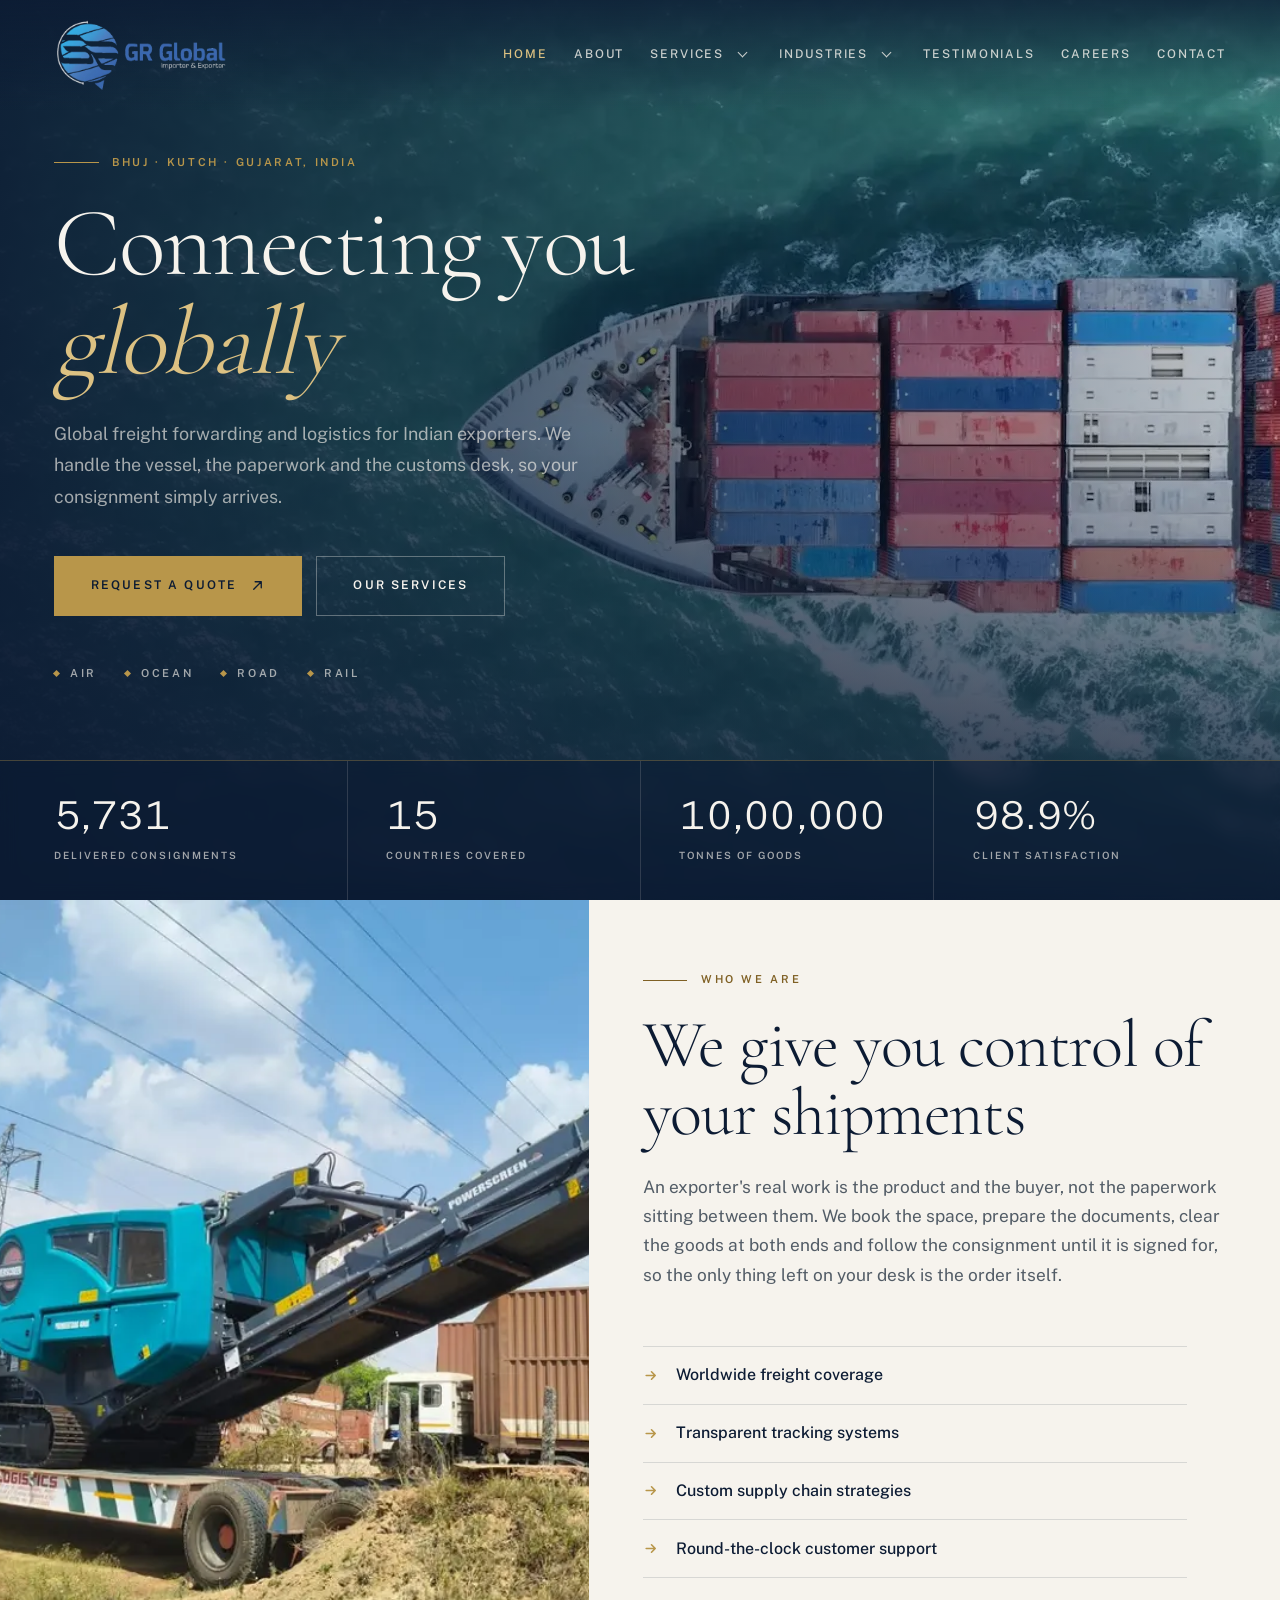
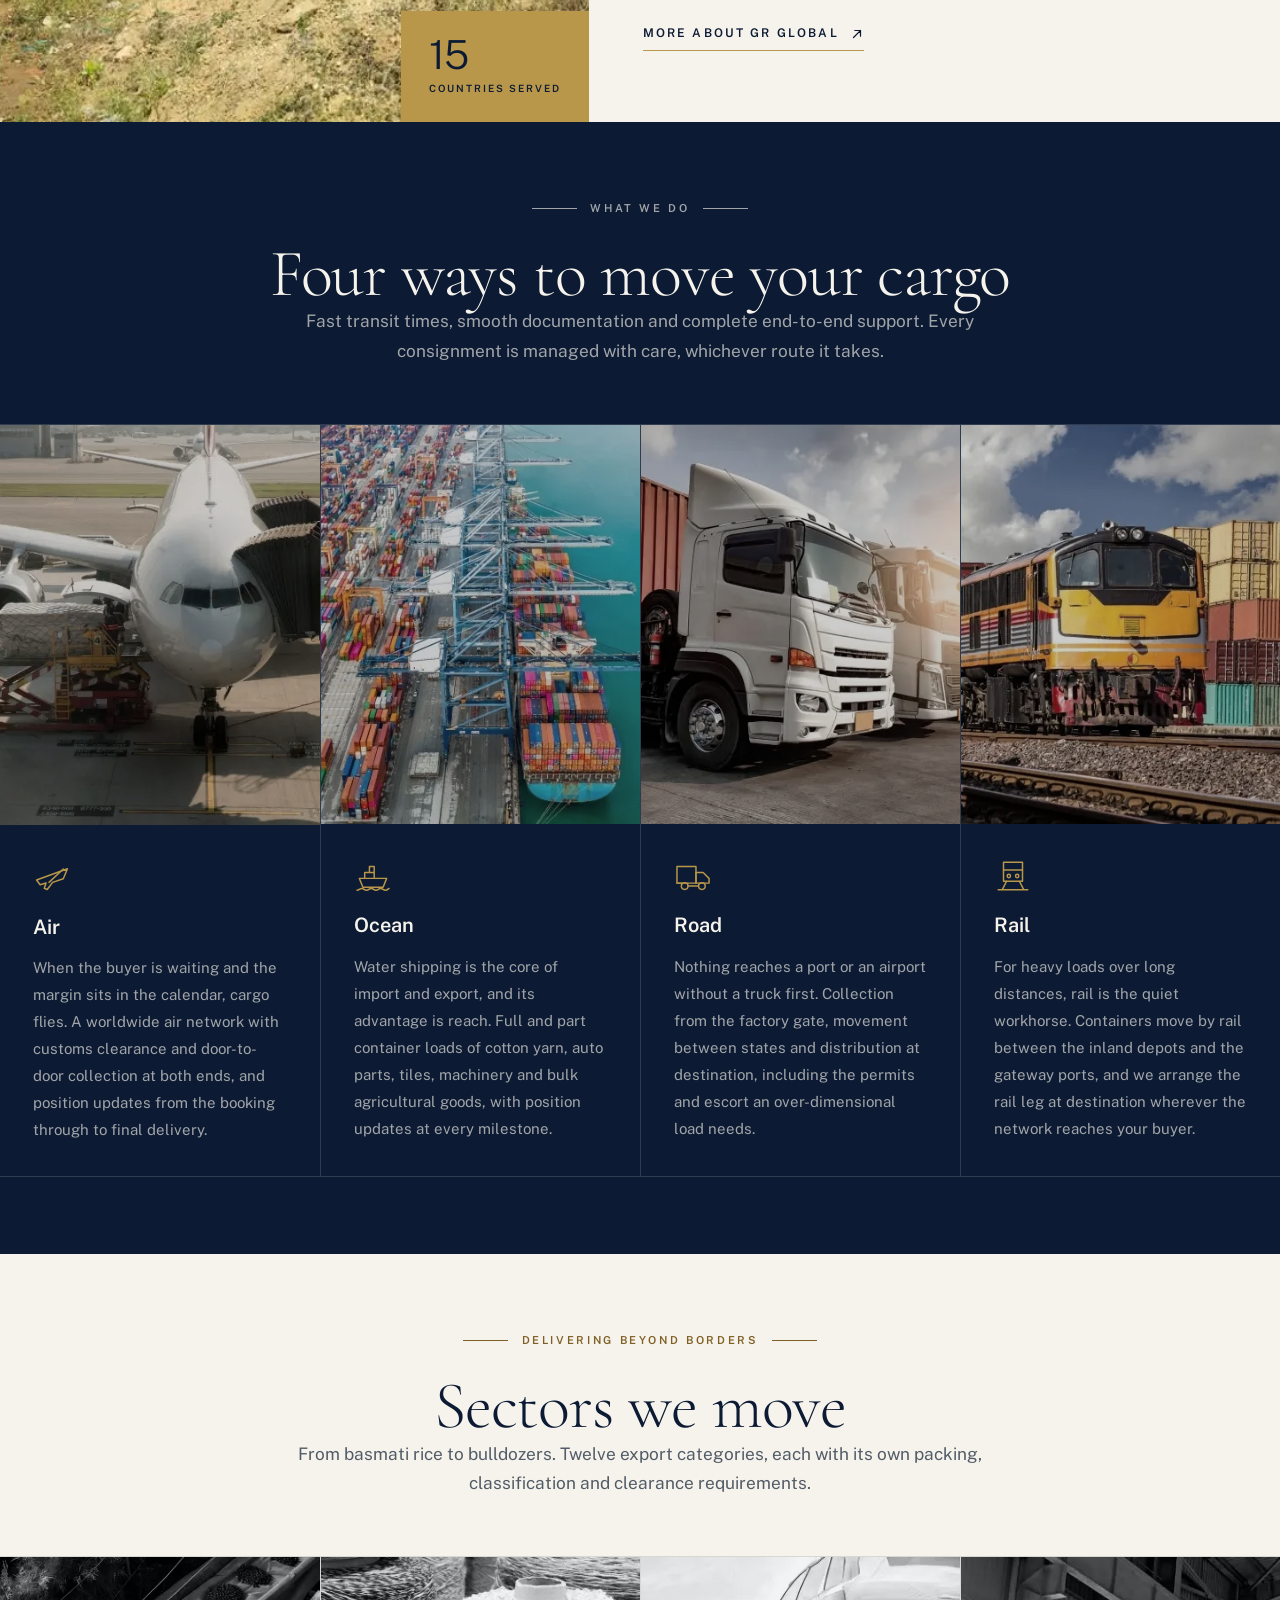
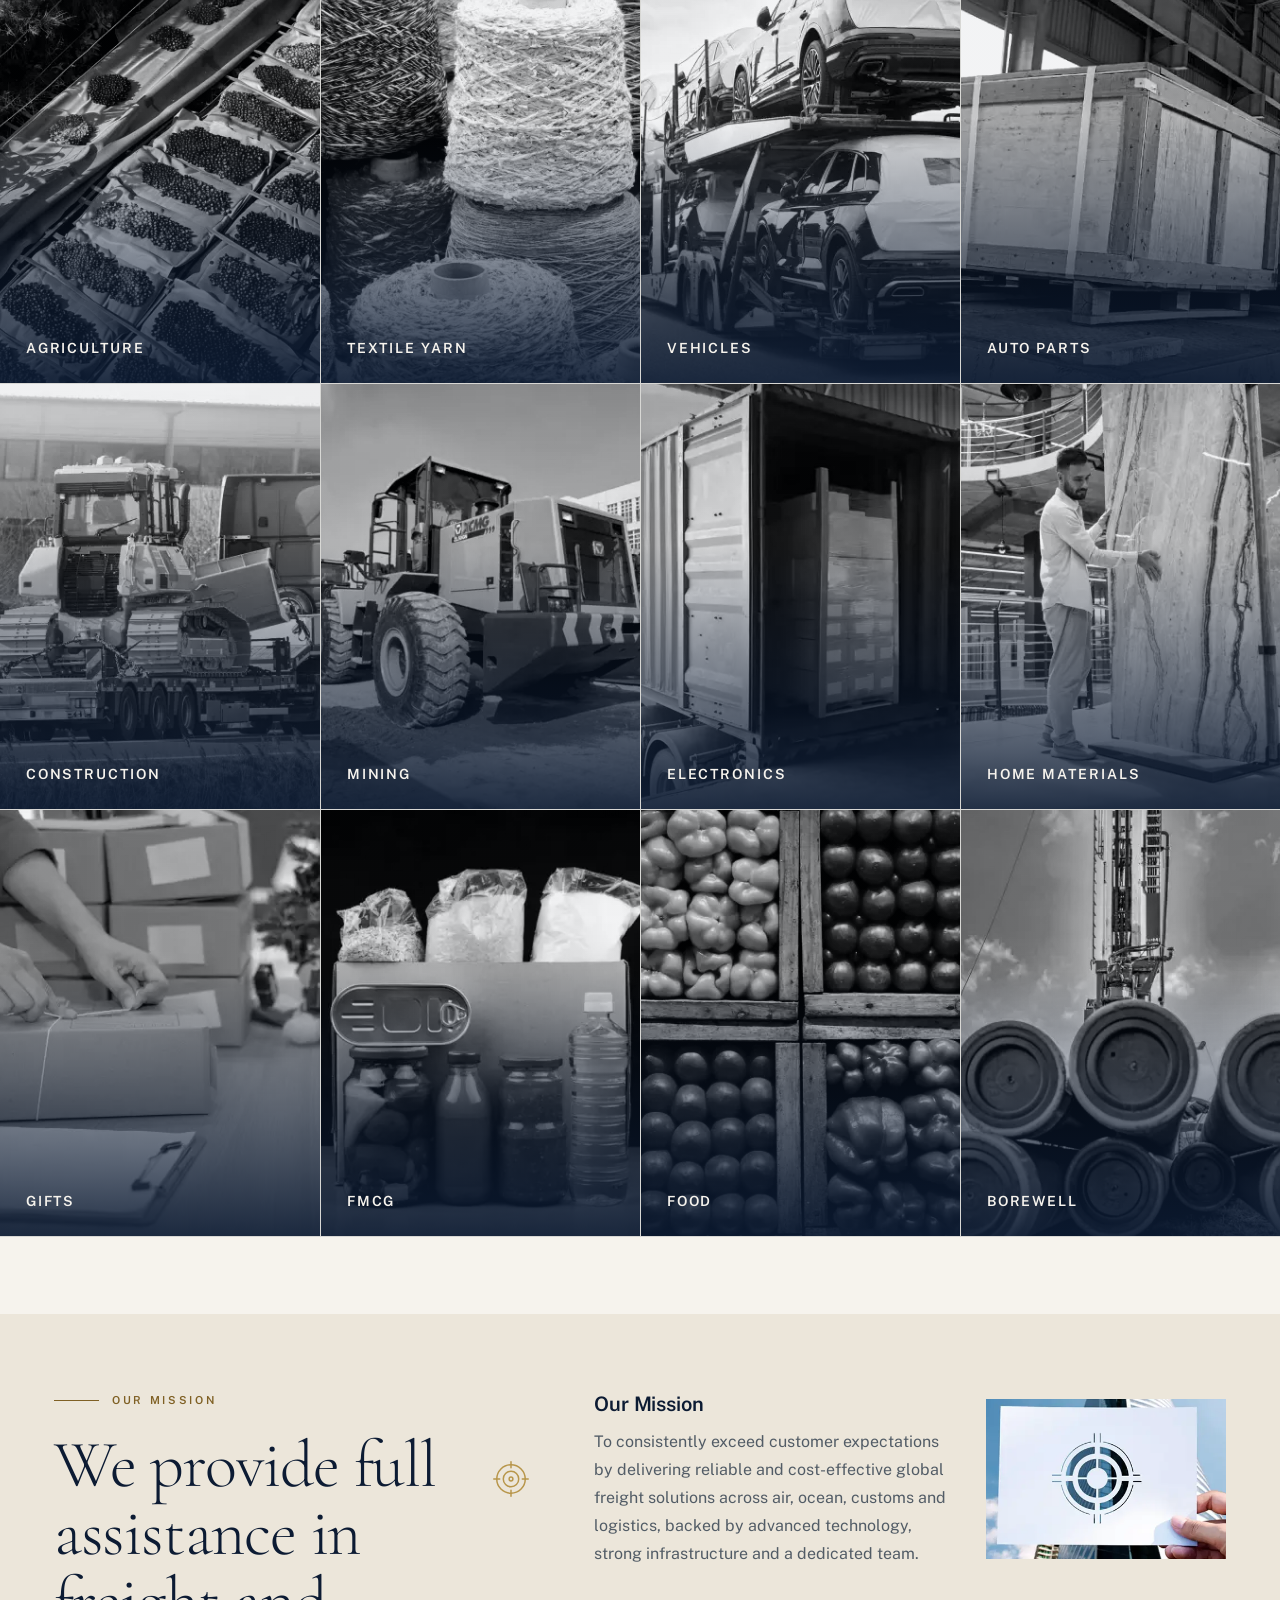
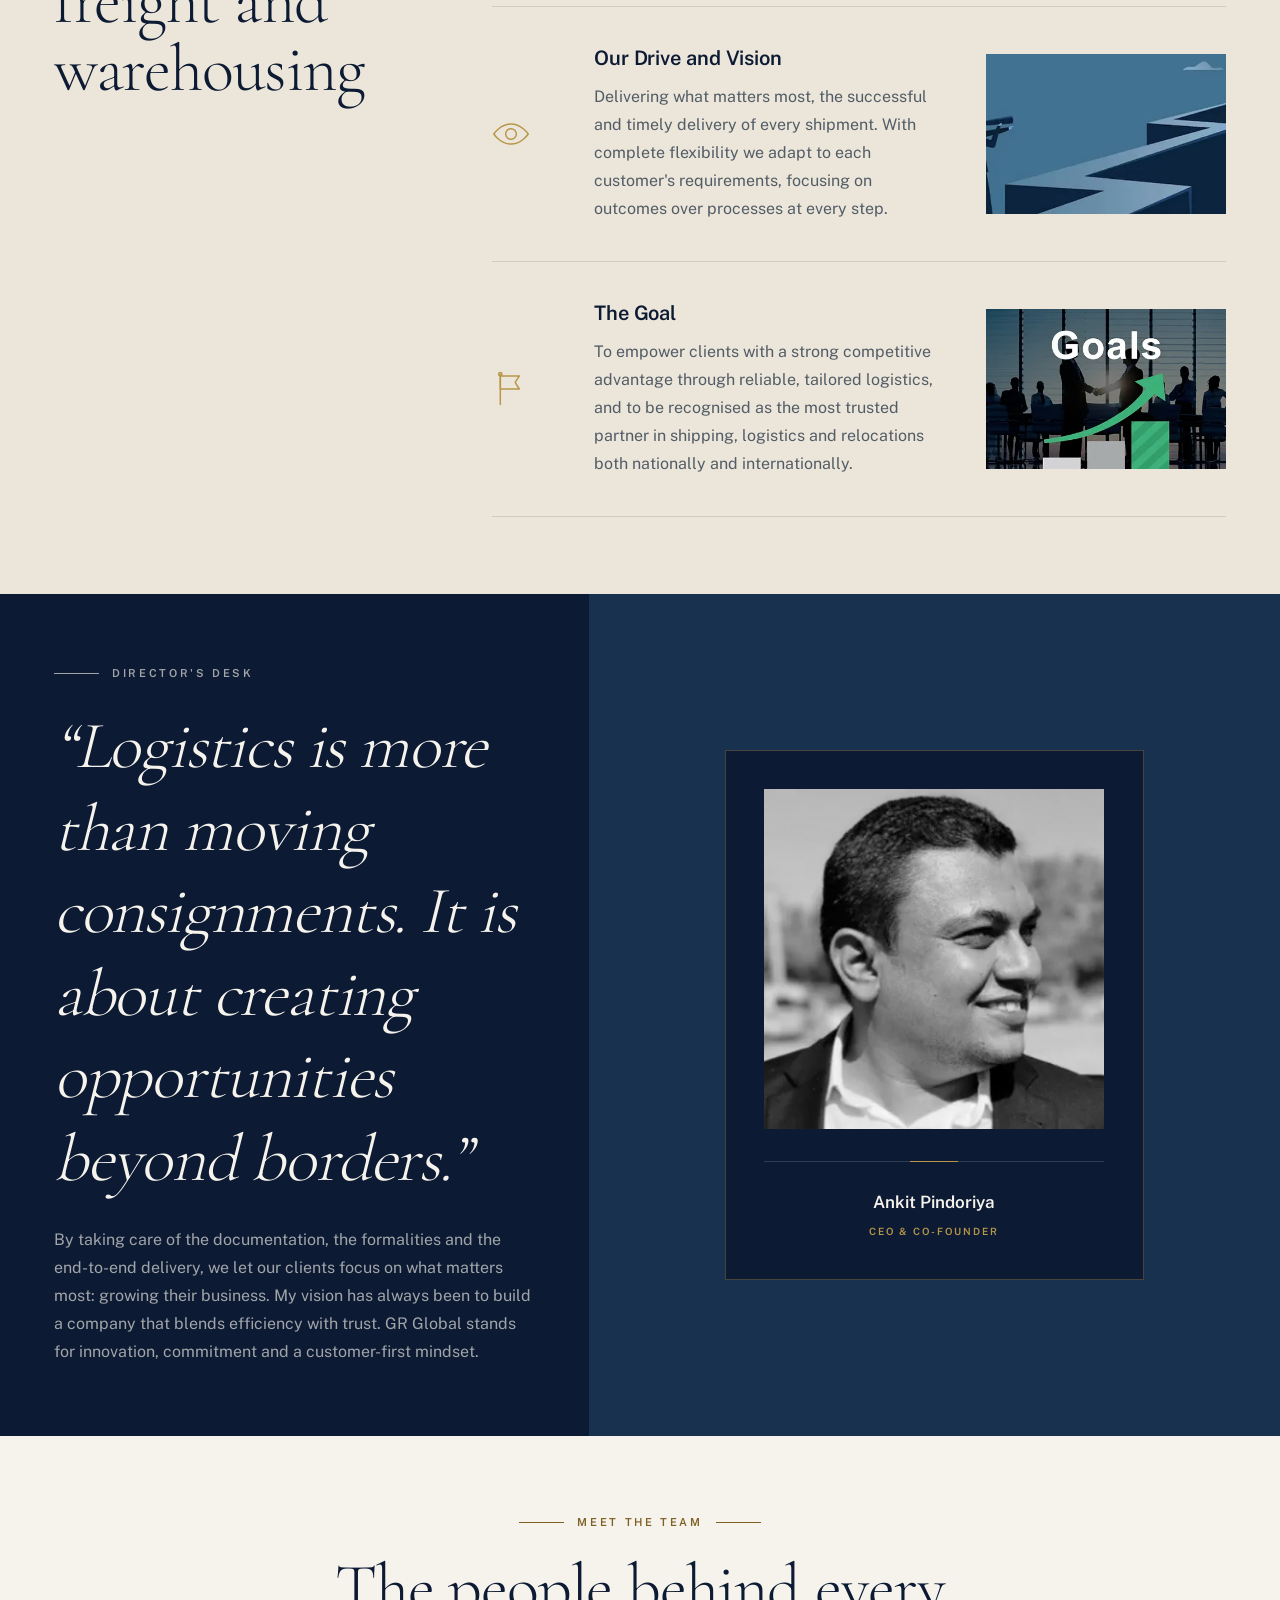
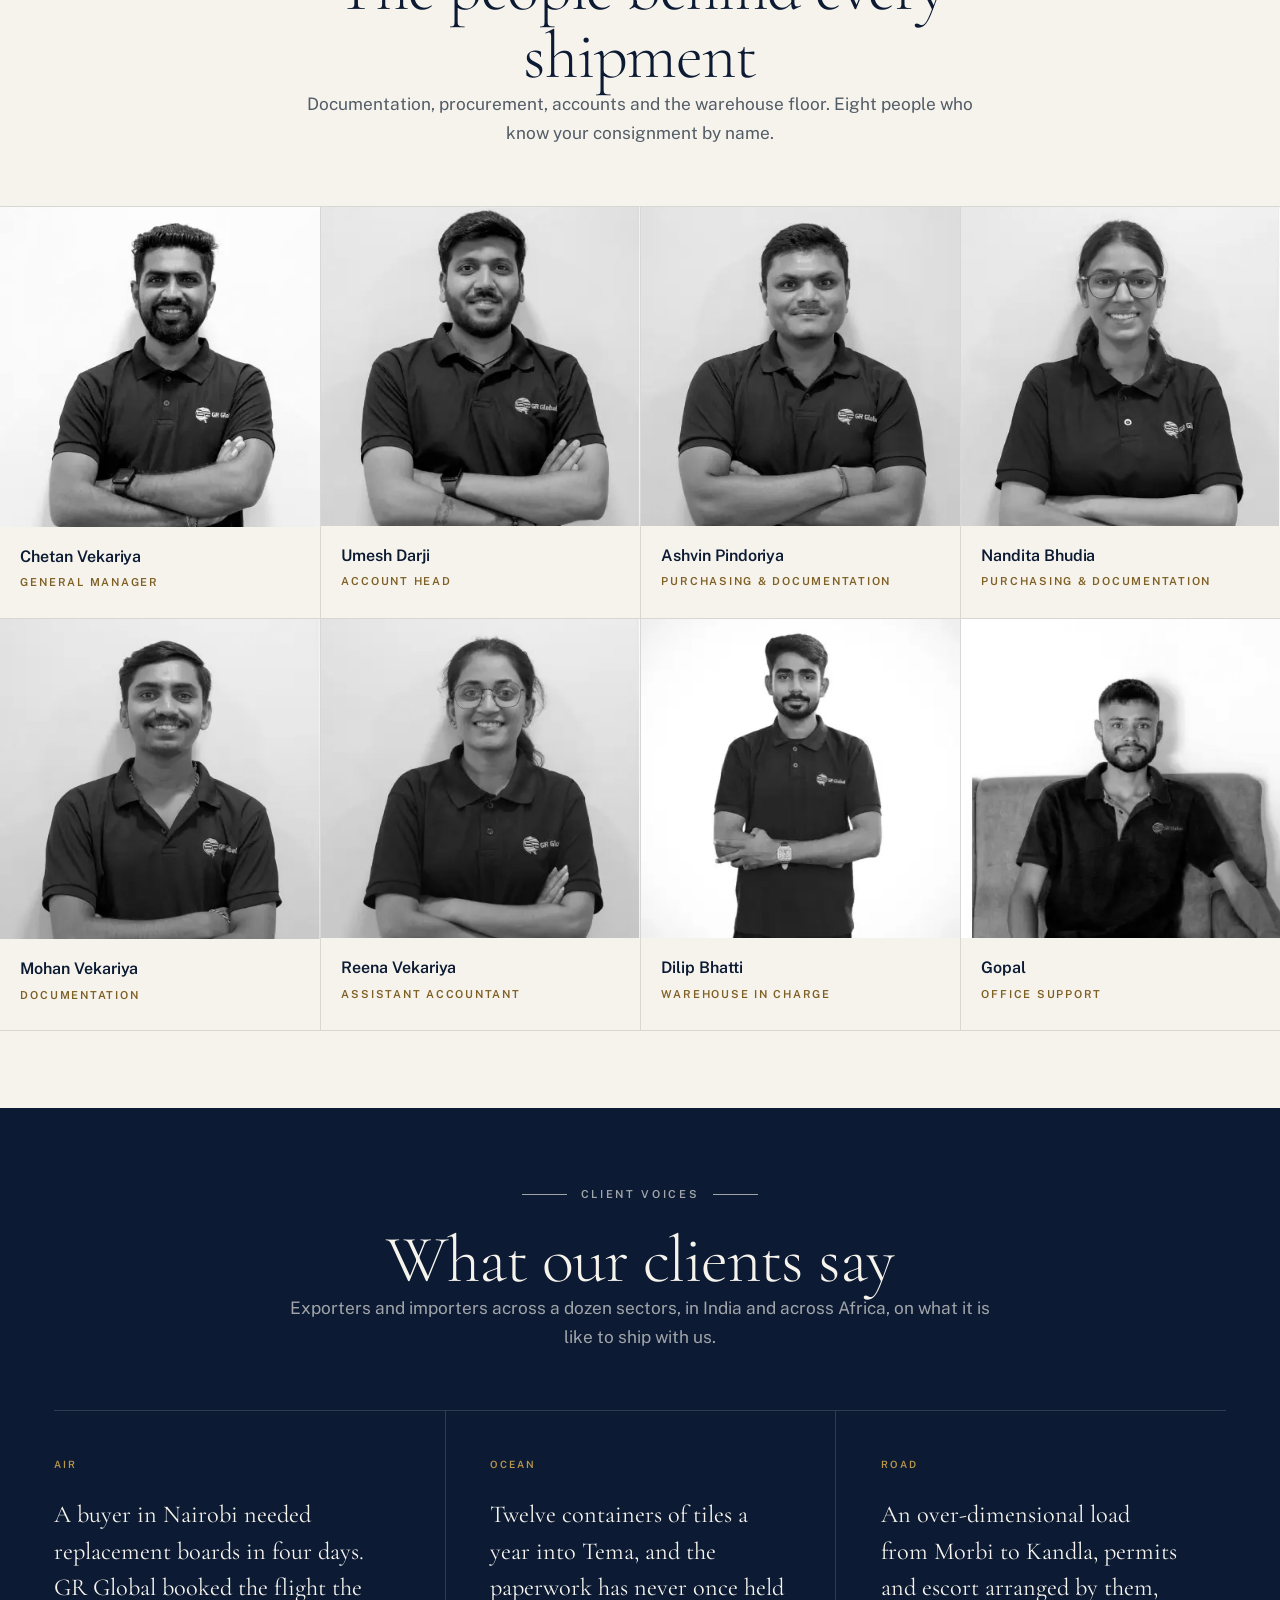
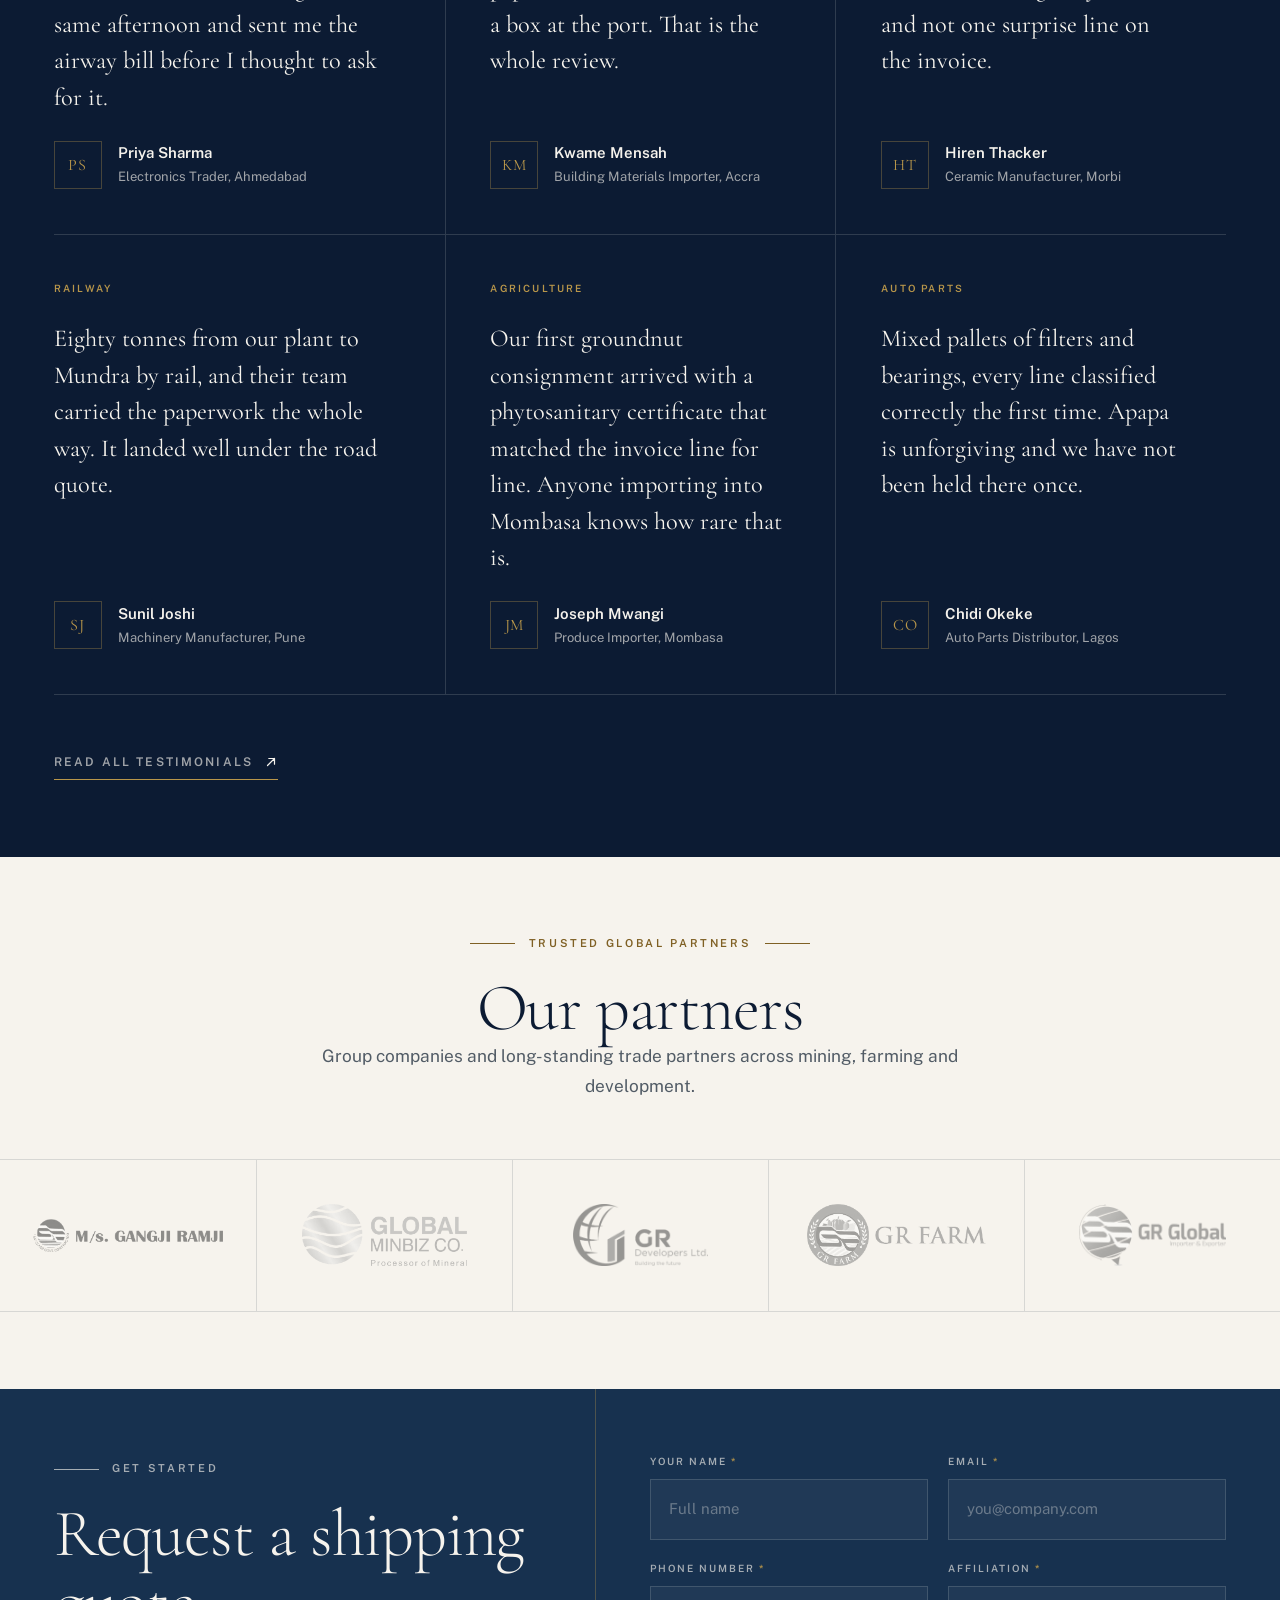
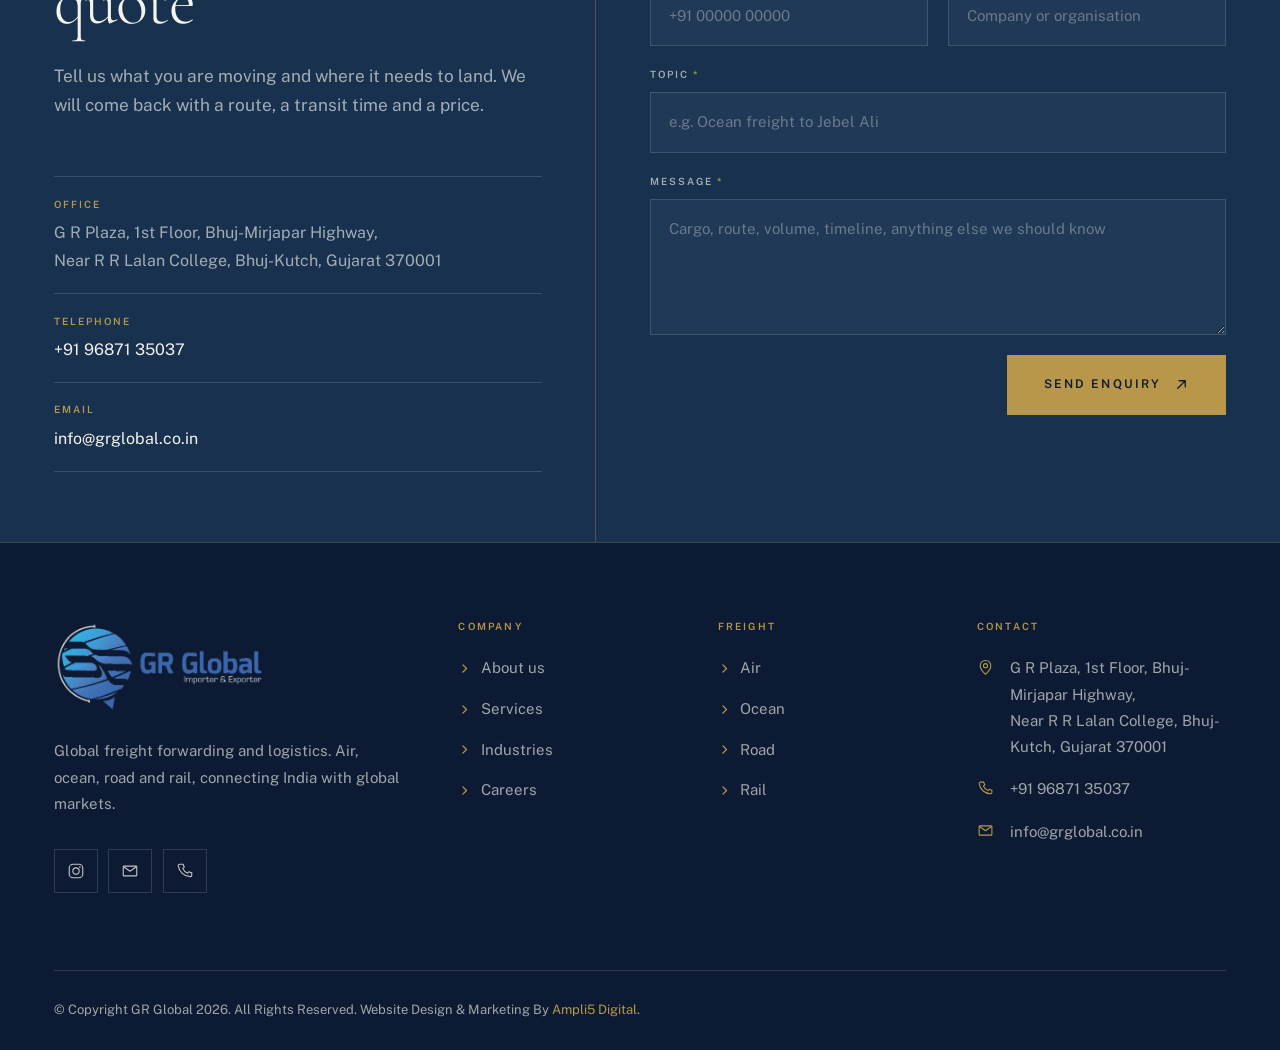
==== commit 9356db4f: "Replace template copy, add client reviews, fix the mobile menus Testimonials page now carries 19 rev" ====
--- a/index.html
+++ b/index.html
@@ -167,7 +167,7 @@
       "@id": "https://grglobal.co.in/#ocean-freight",
       "name": "Ocean Freight",
       "serviceType": "Ocean freight forwarding",
-      "description": "Container and bulk sea freight for printed materials, auto parts and electronic equipment, with real-time tracking throughout.",
+      "description": "Full and part container loads and bulk sea freight for cotton yarn, auto parts, tiles, machinery and agricultural commodities, with position updates at every milestone.",
       "provider": { "@id": "https://grglobal.co.in/#org" },
       "areaServed": { "@type": "Place", "name": "Worldwide" },
       "url": "https://grglobal.co.in/service.html"
@@ -177,7 +177,7 @@
       "@id": "https://grglobal.co.in/#road-freight",
       "name": "Road Freight",
       "serviceType": "Road freight and trucking",
-      "description": "Extensive road network delivering reliable transport, smooth cargo handling and door-to-door distribution with full visibility.",
+      "description": "Factory collection, inter-state movement and destination distribution by road, including permits and escort arrangements for over-dimensional loads.",
       "provider": { "@id": "https://grglobal.co.in/#org" },
       "areaServed": { "@type": "Place", "name": "Worldwide" },
       "url": "https://grglobal.co.in/service.html"
@@ -187,7 +187,7 @@
       "@id": "https://grglobal.co.in/#rail-freight",
       "name": "Rail Freight",
       "serviceType": "Rail freight forwarding",
-      "description": "Secure rail freight transportation across Africa, Asia, the Americas and Europe, with close monitoring of cargo movement on long-haul routes.",
+      "description": "Container rail freight between inland container depots and the gateway ports, with the destination rail leg arranged where the network reaches the buyer.",
       "provider": { "@id": "https://grglobal.co.in/#org" },
       "areaServed": { "@type": "Place", "name": "Worldwide" },
       "url": "https://grglobal.co.in/service.html"
@@ -307,7 +307,7 @@
       <a href="testimonials.html">Testimonials</a>
       <a href="careers.html">Careers</a>
       <a href="contact.html">Contact</a>
-      <a class="btn btn--gold nav-cta" href="#enquiry">Get a quote <img class="ico" src="icons/arrow-dark.svg" width="16" height="16" alt=""></a>
+      <a class="btn btn--gold nav-cta" href="#enquiry">Get a quote <img class="ico" src="icons/arrow-light.svg" width="16" height="16" alt=""></a>
     </nav>
 
     <button class="burger" type="button" aria-expanded="false" aria-controls="primary-nav" aria-label="Menu">
@@ -382,7 +382,7 @@
     <div class="split__body reveal">
       <p class="eyebrow">Who we are</p>
       <h2 class="display" id="intro-h">We give you control of your shipments</h2>
-      <p class="lead">Setting up any business is not an easy task. We strive to be our clients' valuable business partners, providing full support and assistance through the consignment process, with exclusive information based on custom fields and product specifications.</p>
+      <p class="lead">An exporter's real work is the product and the buyer, not the paperwork sitting between them. We book the space, prepare the documents, clear the goods at both ends and follow the consignment until it is signed for, so the only thing left on your desk is the order itself.</p>
 
       <ol class="assurance">
         <li><img class="ico" src="icons/bullet-gold.svg" width="16" height="16" alt="" loading="lazy">Worldwide freight coverage</li>
@@ -413,7 +413,7 @@
         <div class="service__body">
           <img class="service__ico" src="icons/mode-air.svg" width="32" height="32" alt="" loading="lazy">
           <h3>Air</h3>
-          <p>Our worldwide air freight network provides cost-effective, rapid delivery. We ensure smooth customs clearance and door-to-door transport, with advanced tracking from the moment your order is placed to the final destination.</p>
+          <p>When the buyer is waiting and the margin sits in the calendar, cargo flies. A worldwide air network with customs clearance and door-to-door collection at both ends, and position updates from the booking through to final delivery.</p>
         </div>
       </article>
 
@@ -424,7 +424,7 @@
         <div class="service__body">
           <img class="service__ico" src="icons/mode-ocean.svg" width="32" height="32" alt="" loading="lazy">
           <h3>Ocean</h3>
-          <p>Water shipping is the core of import and export, and its advantage is reach: printed materials, auto parts, electronic equipment. We provide real-time tracking throughout, wherever your freight is headed.</p>
+          <p>Water shipping is the core of import and export, and its advantage is reach. Full and part container loads of cotton yarn, auto parts, tiles, machinery and bulk agricultural goods, with position updates at every milestone.</p>
         </div>
       </article>
 
@@ -435,7 +435,7 @@
         <div class="service__body">
           <img class="service__ico" src="icons/mode-road.svg" width="32" height="32" alt="" loading="lazy">
           <h3>Road</h3>
-          <p>An extensive road freight network delivering reliable transport solutions. We ensure smooth cargo handling and door-to-door distribution, giving you complete visibility from collection to final destination.</p>
+          <p>Nothing reaches a port or an airport without a truck first. Collection from the factory gate, movement between states and distribution at destination, including the permits and escort an over-dimensional load needs.</p>
         </div>
       </article>
 
@@ -446,7 +446,7 @@
         <div class="service__body">
           <img class="service__ico" src="icons/mode-rail.svg" width="32" height="32" alt="" loading="lazy">
           <h3>Rail</h3>
-          <p>Secure rail freight transportation across Africa, Asia, the Americas and Europe. Our team monitors the movement of your cargo closely, with information management systems built for long-haul international shipments.</p>
+          <p>For heavy loads over long distances, rail is the quiet workhorse. Containers move by rail between the inland depots and the gateway ports, and we arrange the rail leg at destination wherever the network reaches your buyer.</p>
         </div>
       </article>
     </div>
@@ -631,45 +631,45 @@
         <p class="eyebrow">Client voices</p>
         <h2 class="display" id="voices-h">What our clients say</h2>
       </div>
-      <p class="lead">Exporters across nine sectors, on what it is like to ship with us.</p>
+      <p class="lead">Exporters and importers across a dozen sectors, in India and across Africa, on what it is like to ship with us.</p>
     </div>
 
     <div class="shell">
       <div class="voices">
         <figure class="voice reveal">
+          <span class="voice__tag">Air</span>
+          <blockquote>A buyer in Nairobi needed replacement boards in four days. GR Global booked the flight the same afternoon and sent me the airway bill before I thought to ask for it.</blockquote>
+          <figcaption><span class="voice__mono" aria-hidden="true">PS</span><cite>Priya Sharma<span>Electronics Trader, Ahmedabad</span></cite></figcaption>
+        </figure>
+
+        <figure class="voice reveal">
           <span class="voice__tag">Ocean</span>
-          <blockquote>I've shipped bulk containers through GR Global's ocean freight, and every time the process has been smooth, timely and stress-free.</blockquote>
-          <figcaption><span class="voice__mono" aria-hidden="true">DR</span><cite>Daniel Reed<span>Import-Export Business</span></cite></figcaption>
+          <blockquote>Twelve containers of tiles a year into Tema, and the paperwork has never once held a box at the port. That is the whole review.</blockquote>
+          <figcaption><span class="voice__mono" aria-hidden="true">KM</span><cite>Kwame Mensah<span>Building Materials Importer, Accra</span></cite></figcaption>
         </figure>
 
         <figure class="voice reveal">
-          <span class="voice__tag">Air</span>
-          <blockquote>When speed matters, I trust GR Global's air freight. My urgent consignments always arrive on time without any hassle.</blockquote>
-          <figcaption><span class="voice__mono" aria-hidden="true">PS</span><cite>Priya Sharma<span>Electronics Trader</span></cite></figcaption>
+          <span class="voice__tag">Road</span>
+          <blockquote>An over-dimensional load from Morbi to Kandla, permits and escort arranged by them, and not one surprise line on the invoice.</blockquote>
+          <figcaption><span class="voice__mono" aria-hidden="true">HT</span><cite>Hiren Thacker<span>Ceramic Manufacturer, Morbi</span></cite></figcaption>
         </figure>
 
         <figure class="voice reveal">
           <span class="voice__tag">Railway</span>
-          <blockquote>Moving large loads across states has never been easier. GR Global's railway freight is cost-effective and dependable.</blockquote>
-          <figcaption><span class="voice__mono" aria-hidden="true">MT</span><cite>Michael Turner<span>FMCG Distributor</span></cite></figcaption>
+          <blockquote>Eighty tonnes from our plant to Mundra by rail, and their team carried the paperwork the whole way. It landed well under the road quote.</blockquote>
+          <figcaption><span class="voice__mono" aria-hidden="true">SJ</span><cite>Sunil Joshi<span>Machinery Manufacturer, Pune</span></cite></figcaption>
         </figure>
 
         <figure class="voice reveal">
           <span class="voice__tag">Agriculture</span>
-          <blockquote>As an agro exporter, I rely on them to deliver fresh produce quickly. GR Global makes sure my shipments arrive in perfect condition.</blockquote>
-          <figcaption><span class="voice__mono" aria-hidden="true">RP</span><cite>Rajesh Patel<span>Agro Exporter</span></cite></figcaption>
+          <blockquote>Our first groundnut consignment arrived with a phytosanitary certificate that matched the invoice line for line. Anyone importing into Mombasa knows how rare that is.</blockquote>
+          <figcaption><span class="voice__mono" aria-hidden="true">JM</span><cite>Joseph Mwangi<span>Produce Importer, Mombasa</span></cite></figcaption>
         </figure>
 
         <figure class="voice reveal">
           <span class="voice__tag">Auto Parts</span>
-          <blockquote>We supply auto parts across borders, and GR Global ensures safe, accurate and timely deliveries every single time.</blockquote>
-          <figcaption><span class="voice__mono" aria-hidden="true">LM</span><cite>Lucas Martin<span>Automotive Supplier</span></cite></figcaption>
-        </figure>
-
-        <figure class="voice reveal">
-          <span class="voice__tag">Construction</span>
-          <blockquote>Construction projects need reliable logistics. With GR Global, our materials and machinery always arrive right on schedule.</blockquote>
-          <figcaption><span class="voice__mono" aria-hidden="true">DL</span><cite>David Lopez<span>Project Manager</span></cite></figcaption>
+          <blockquote>Mixed pallets of filters and bearings, every line classified correctly the first time. Apapa is unforgiving and we have not been held there once.</blockquote>
+          <figcaption><span class="voice__mono" aria-hidden="true">CO</span><cite>Chidi Okeke<span>Auto Parts Distributor, Lagos</span></cite></figcaption>
         </figure>
       </div>
 
--- a/css/style.css
+++ b/css/style.css
@@ -351,6 +351,13 @@
   .nav.is-open { transform: translateX(0); visibility: visible; }
   .nav a { font-size: .9375rem; padding-block: .95rem; letter-spacing: .14em; }
   .nav-cta { display: inline-flex; margin-top: 1.75rem; }
+
+  /* The drawer CTA is an <a> inside .nav, so `.nav a` outranked the button's
+     own foreground and painted the label bone at .8 opacity while the arrow
+     stayed navy. Both are bone now, at full strength, so the button reads as
+     one piece. The hover rule needs the extra class to beat `.nav a:hover`. */
+  .nav .nav-cta { color: var(--bone); opacity: 1; }
+  .nav .nav-cta:hover { color: var(--bone); }
 }
 
 @media (min-width: 1100px) { .burger { display: none; } }
@@ -1705,13 +1712,6 @@
 .gallery li { overflow: hidden; }
 .gallery li:hover img { transform: scale(1.045); }
 
-/* Road freight has only the one photograph so far. Rather than leave it
-   sitting in a quarter of an empty grid, it runs the full width. */
-/* Doubled class so this beats the column counts in the width queries below,
-   whatever order they end up in. */
-.gallery.gallery--sparse { grid-template-columns: minmax(0, 1fr); }
-.gallery--sparse img { aspect-ratio: 21 / 9; }
-
 /* One photograph per row on a phone. At two the cargo in each shot was too
    small to make out, which is the whole point of the gallery. */
 @media (min-width: 560px) {
@@ -1869,6 +1869,93 @@
   .switch--sectors .switch__tabs { grid-template-columns: repeat(4, minmax(0, 1fr)); }
 }
 
+/* On a phone the tab grid and the panel below it are too far apart to read as
+   one control: tapping a sector near the bottom of twelve opened a panel that
+   was already off the screen, so nothing appeared to happen. Below 700px the
+   same markup is laid out as an accordion instead. The tab list is unwrapped
+   with display:contents so its buttons become flex children of the switcher,
+   then order interleaves each panel directly beneath its own tab. No markup
+   or script changes, and the tablist keeps working exactly as before. */
+@media (max-width: 699px) {
+  .switch { display: flex; flex-direction: column; }
+  .switch__tabs { display: contents; }
+
+  .switch__tab {
+    flex-direction: row;
+    align-items: center;
+    justify-content: flex-start;
+    gap: .85rem;
+    min-height: 0;
+    padding: .8rem 1rem;
+    text-align: left;
+    border: 1px solid var(--ink-line);
+    border-top: 0;
+  }
+  .switch__tab:first-child { border-top: 1px solid var(--ink-line); }
+  .switch--light .switch__tab { border-color: var(--bone-line); }
+
+  /* A caret so the row reads as something that opens, drawn rather than
+     fetched so no page carries another icon file for it. */
+  .switch__tab::after {
+    content: '';
+    flex: none;
+    width: .45rem;
+    height: .45rem;
+    margin-left: auto;
+    margin-right: .15rem;
+    border-right: 2px solid currentColor;
+    border-bottom: 2px solid currentColor;
+    transform: translateY(-2px) rotate(45deg);
+    opacity: .5;
+    transition: transform .3s var(--ease), opacity .3s var(--ease);
+  }
+  .switch__tab[aria-selected='true']::after {
+    transform: translateY(1px) rotate(-135deg);
+    opacity: 1;
+  }
+
+  /* The open panel is a card hanging off the row that opened it. */
+  .switch__panel {
+    padding: 1.4rem 1.1rem 1.85rem;
+    border: 1px solid var(--ink-line);
+    border-top: 0;
+    background: var(--ink-raised);
+  }
+  .switch--light .switch__panel { border-color: var(--bone-line); background: var(--bone); }
+
+  .switch__intro { margin-bottom: 1.35rem; }
+  .switch__intro h3 { font-size: 1.4rem; max-width: none; }
+  .switch__intro p { margin-top: .9rem; font-size: .9375rem; }
+
+  /* Tab n and the panel it controls take orders 2n-1 and 2n. Panels are
+     children of the switcher after the tab list, so panel n is nth-child
+     n+1. Twelve pairs covers the sectors; four covers the freight modes. */
+  .switch__tab:nth-child(1)   { order: 1; }
+  .switch__panel:nth-child(2) { order: 2; }
+  .switch__tab:nth-child(2)   { order: 3; }
+  .switch__panel:nth-child(3) { order: 4; }
+  .switch__tab:nth-child(3)   { order: 5; }
+  .switch__panel:nth-child(4) { order: 6; }
+  .switch__tab:nth-child(4)   { order: 7; }
+  .switch__panel:nth-child(5) { order: 8; }
+  .switch__tab:nth-child(5)   { order: 9; }
+  .switch__panel:nth-child(6) { order: 10; }
+  .switch__tab:nth-child(6)   { order: 11; }
+  .switch__panel:nth-child(7) { order: 12; }
+  .switch__tab:nth-child(7)   { order: 13; }
+  .switch__panel:nth-child(8) { order: 14; }
+  .switch__tab:nth-child(8)   { order: 15; }
+  .switch__panel:nth-child(9) { order: 16; }
+  .switch__tab:nth-child(9)    { order: 17; }
+  .switch__panel:nth-child(10) { order: 18; }
+  .switch__tab:nth-child(10)   { order: 19; }
+  .switch__panel:nth-child(11) { order: 20; }
+  .switch__tab:nth-child(11)   { order: 21; }
+  .switch__panel:nth-child(12) { order: 22; }
+  .switch__tab:nth-child(12)   { order: 23; }
+  .switch__panel:nth-child(13) { order: 24; }
+}
+
 /* ----------------------------------------------------------- process ---- */
 
 /* Numbered steps, each opening under its own rule. */
